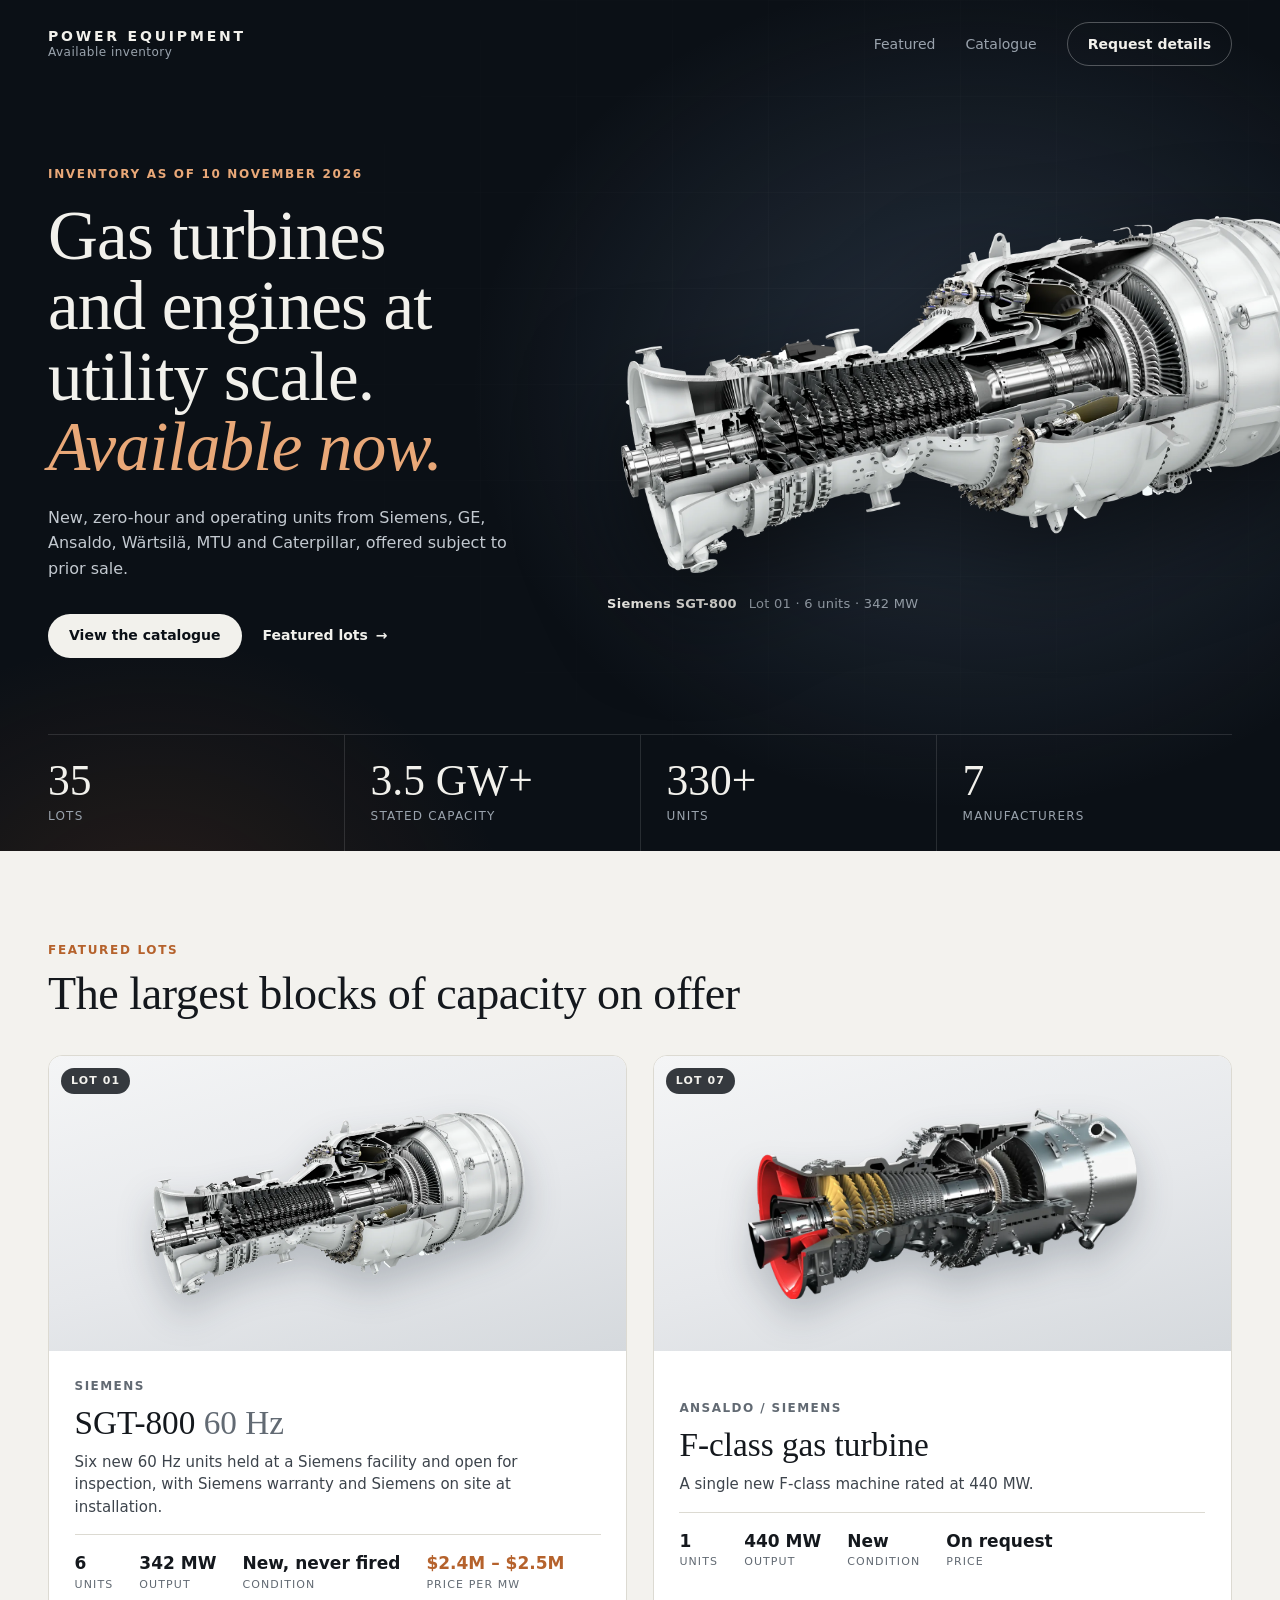
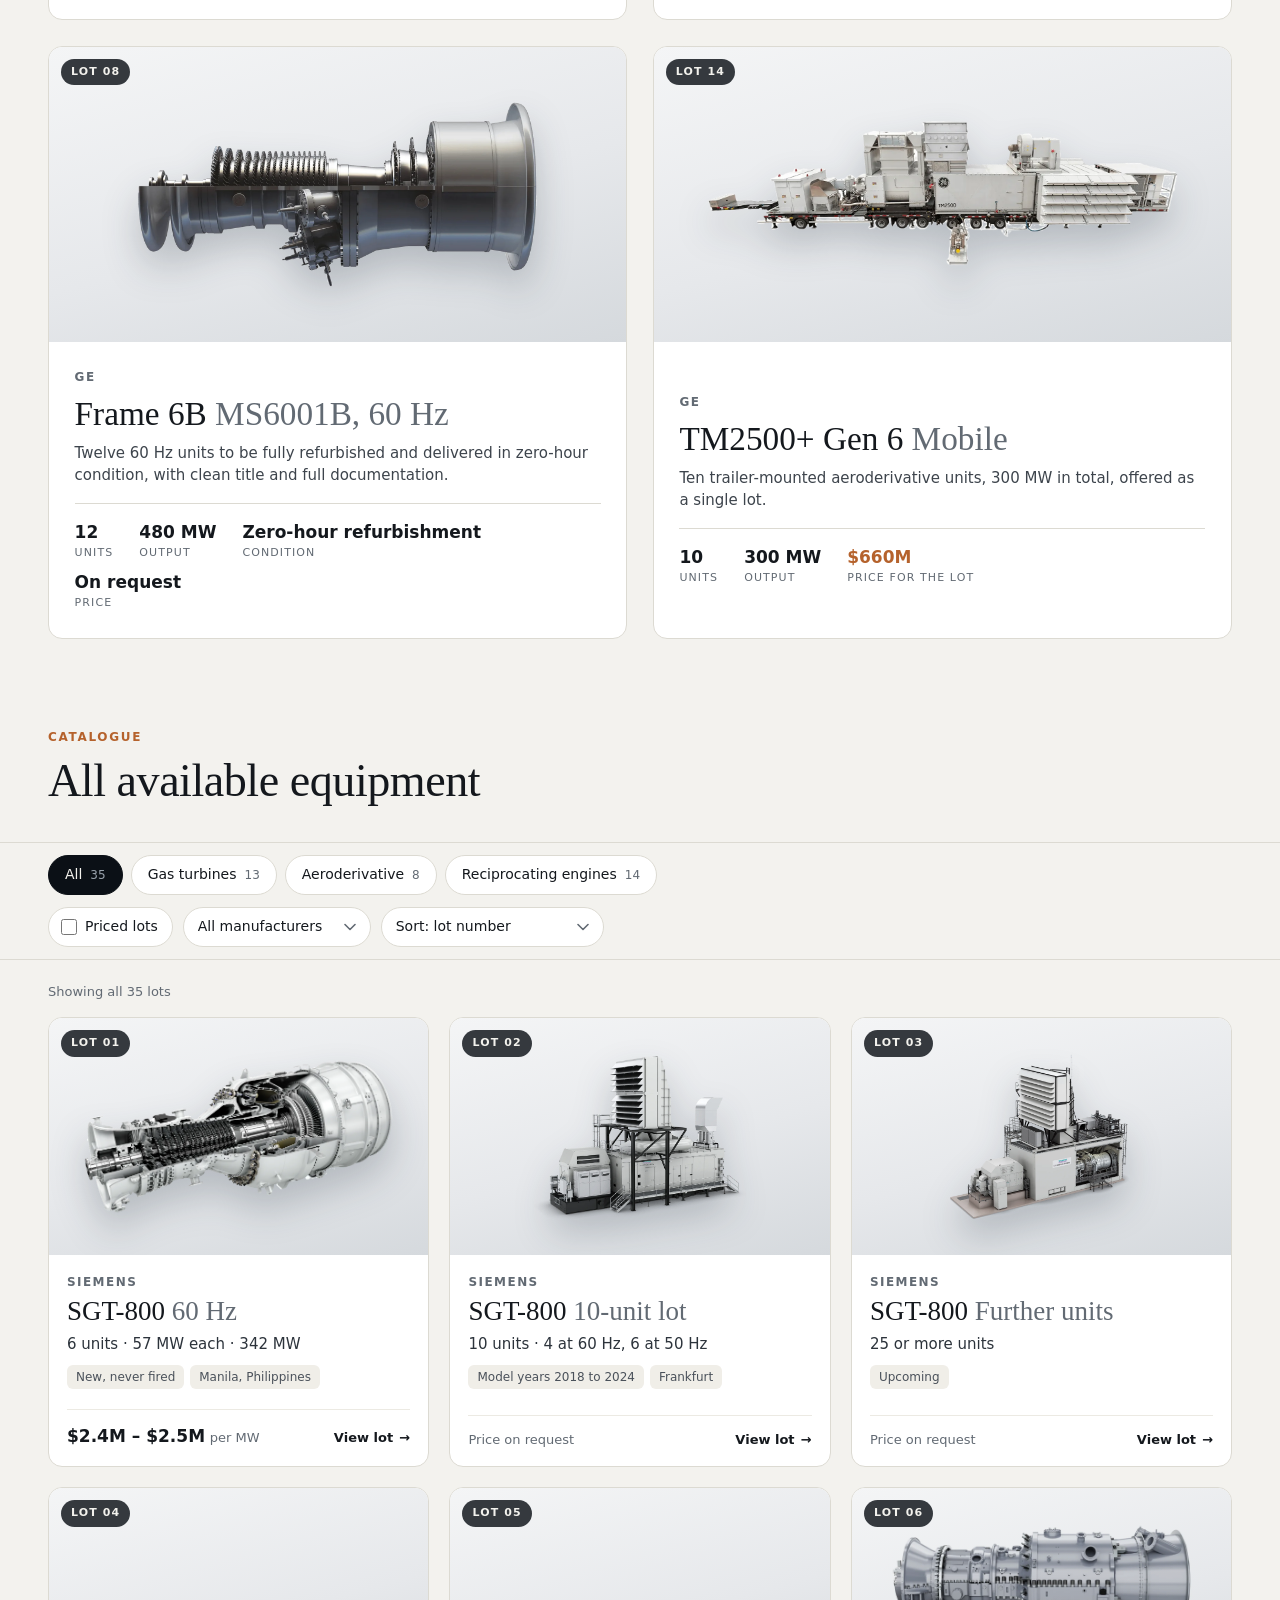
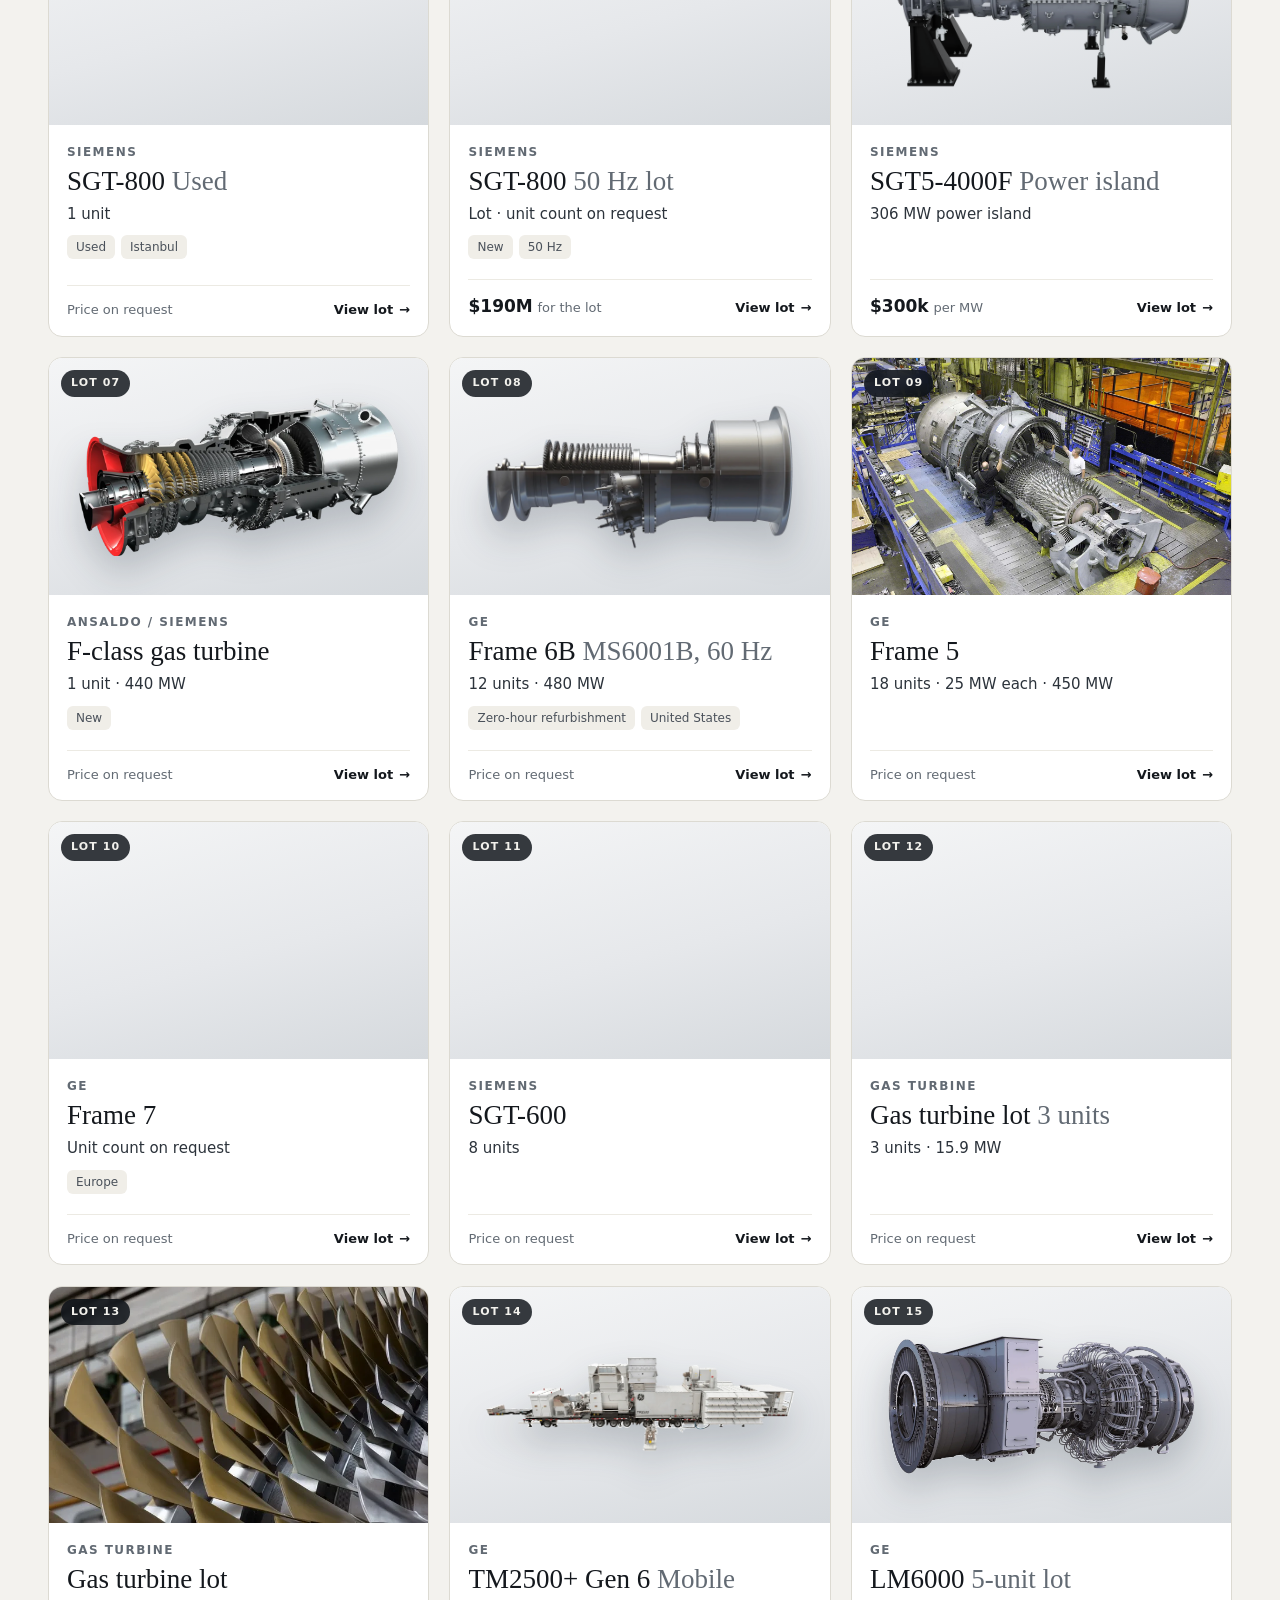
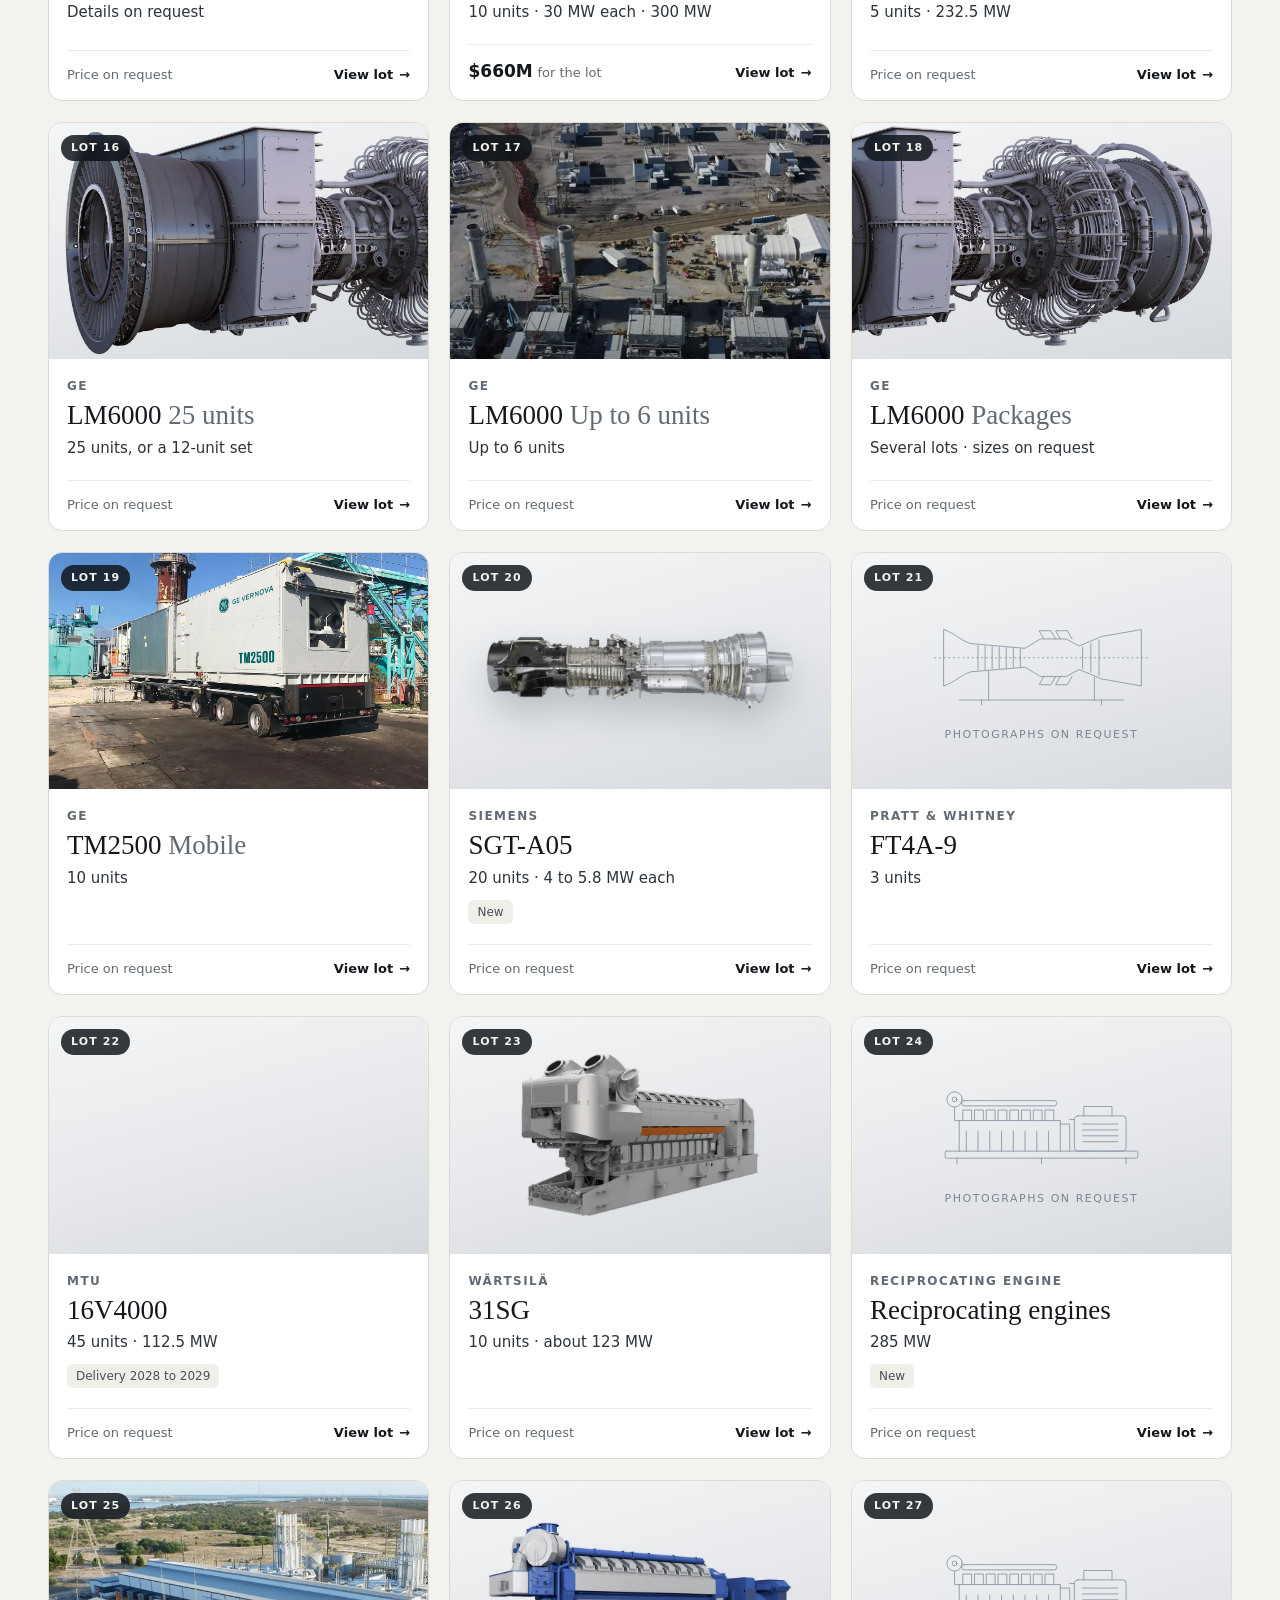
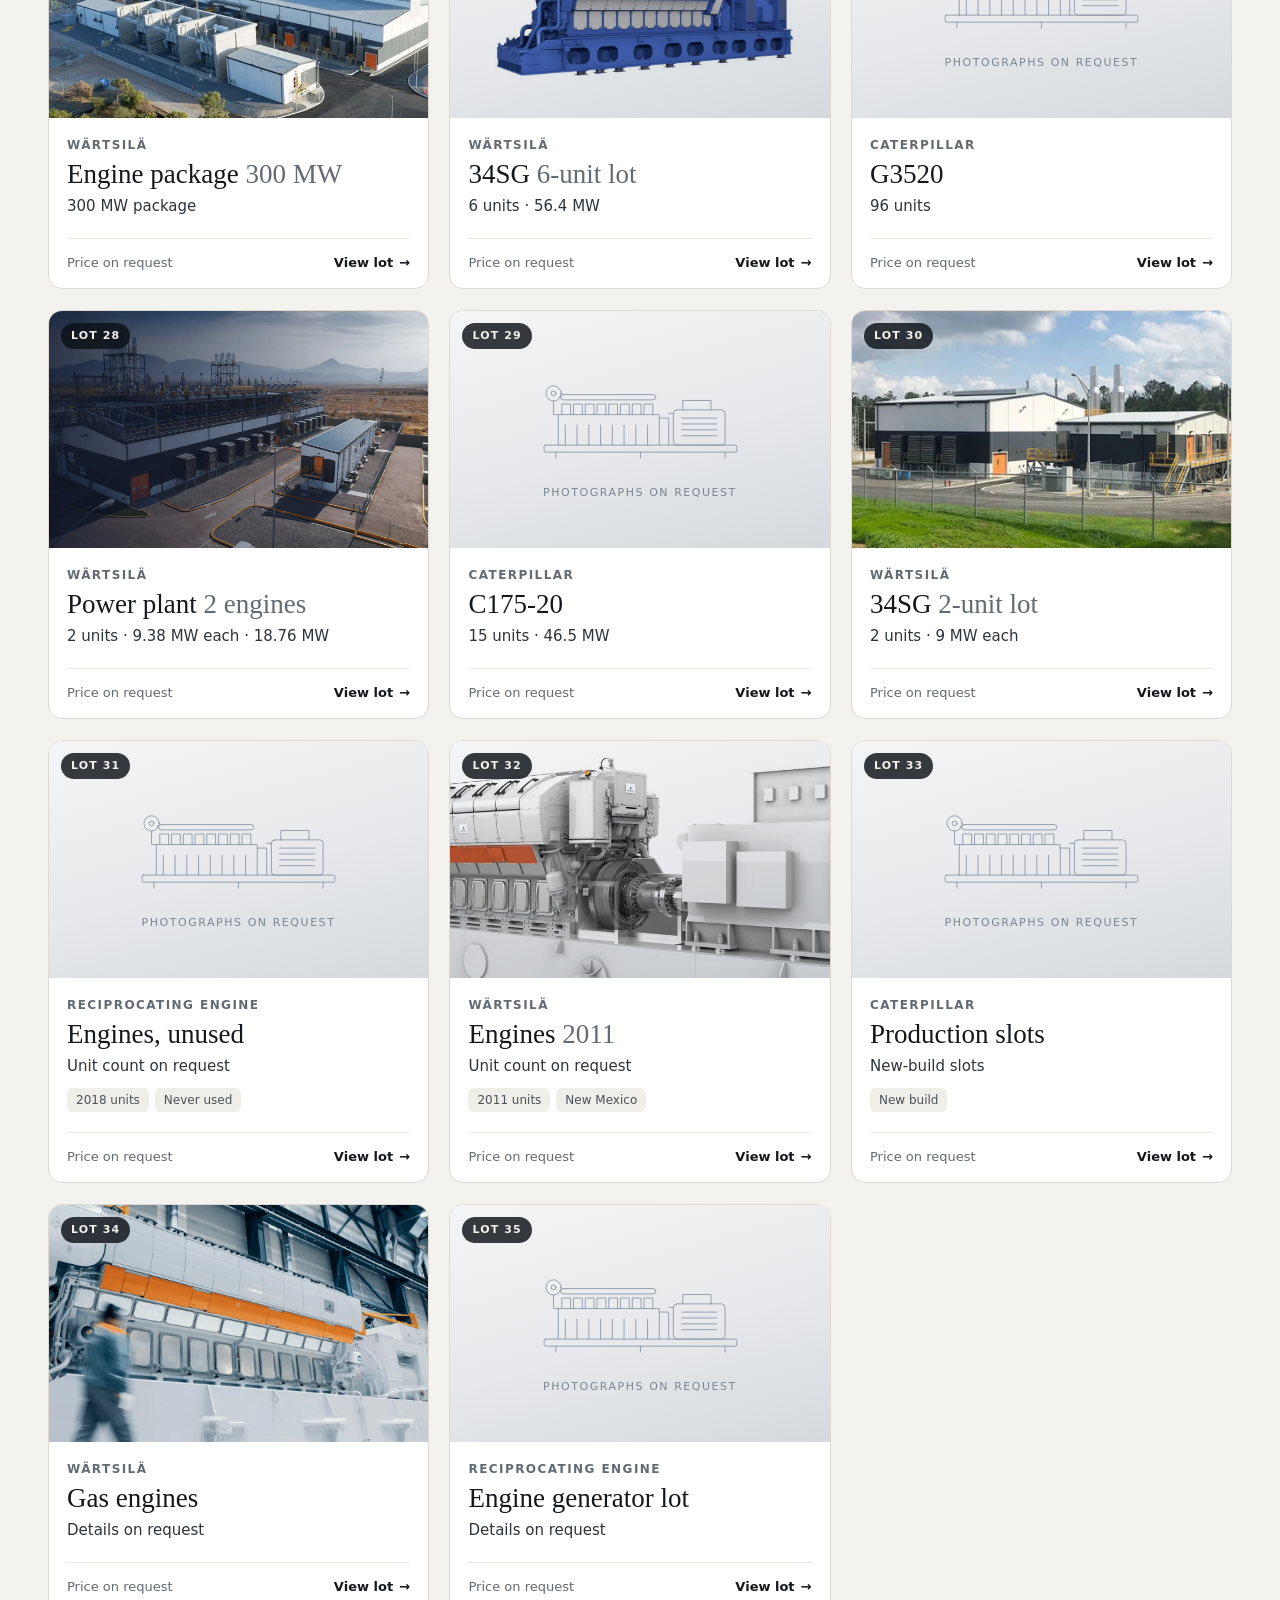
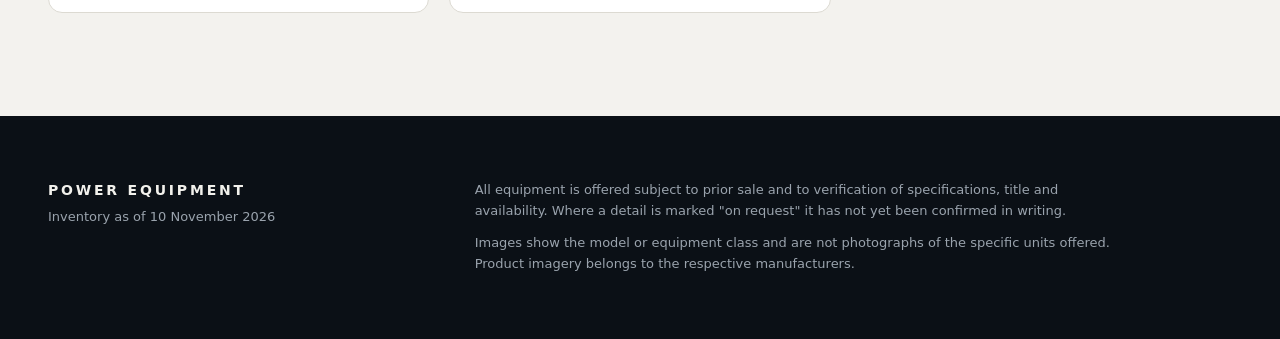
==== index.html @ 4a0d6961 "Add power equipment listing page Single static page presenting the 35 available lots as a catalogue:" ====
<!doctype html>
<html lang="en">
<head>
<meta charset="utf-8">
<meta name="viewport" content="width=device-width, initial-scale=1">
<title>Power generation equipment: available inventory</title>
<meta name="description" content="Gas turbines, aeroderivative units and reciprocating engines available for sale. Siemens, GE, Ansaldo, Wärtsilä, MTU and Caterpillar equipment at utility scale.">
<meta name="theme-color" content="#0b1016">
<link rel="stylesheet" href="styles.css">
</head>
<body>

<!-- Line drawings used when a listing has no photograph -->
<svg width="0" height="0" style="position:absolute" aria-hidden="true" focusable="false">
  <symbol id="art-turbine" viewBox="0 0 400 200">
    <g fill="none" stroke="currentColor" stroke-width="1.4" stroke-linejoin="round" stroke-linecap="round">
      <path d="M34 52c18 6 30 20 46 24l92 8 26-16h44l22 12 38-16 68-12v96l-68-12-38-16-22 12h-44l-26-16-92 8c-16 4-28 18-46 24z"/>
      <path d="M92 79v42M104 80v40M116 81v38M128 82v36M140 83v34M152 84v32M164 85v30"/>
      <path d="M270 82v36M284 76v48M298 70v60"/>
      <path d="M204 68l-8-14h20l8 14M232 68l-8-14h20l8 14M204 132l-8 14h20l8-14M232 132l-8 14h20l8-14"/>
      <path d="M18 100h364" stroke-dasharray="2 6"/>
      <path d="M60 172h280M110 122v50M290 133v39M98 172v8M302 172v8"/>
    </g>
  </symbol>
  <symbol id="art-engine" viewBox="0 0 400 200">
    <g fill="none" stroke="currentColor" stroke-width="1.4" stroke-linejoin="round" stroke-linecap="round">
      <rect x="36" y="150" width="328" height="12" rx="2"/>
      <path d="M60 150V98h172v52"/>
      <path d="M66 98V80h15v18M86 98V80h15v18M106 98V80h15v18M126 98V80h15v18M146 98V80h15v18M166 98V80h15v18M186 98V80h15v18M206 98V80h15v18"/>
      <rect x="64" y="64" width="162" height="9" rx="4.5"/>
      <circle cx="52" cy="62" r="13"/><circle cx="52" cy="62" r="4"/>
      <path d="M64 68h-2M52 75v23h8"/>
      <path d="M72 150v-34M92 150v-34M112 150v-34M132 150v-34M152 150v-34M172 150v-34M192 150v-34M212 150v-34"/>
      <path d="M232 104h16v46M248 96h8"/>
      <rect x="256" y="90" width="88" height="60" rx="6"/>
      <path d="M272 90V74h48v16M270 104h60M270 114h60M270 124h60M270 134h60"/>
      <path d="M56 162v10M344 162v10M200 162v10"/>
    </g>
  </symbol>
</svg>

<header class="hero">
  <div class="topbar wrap">
    <a class="wordmark" href="#top" aria-label="Power equipment, available inventory">
      <span class="wordmark__name">Power Equipment</span>
      <span class="wordmark__sub">Available inventory</span>
    </a>
    <nav class="topbar__nav" aria-label="Sections">
      <a href="#featured">Featured</a>
      <a href="#catalogue">Catalogue</a>
      <button class="btn btn--ghost" type="button" data-enquire>Request details</button>
    </nav>
  </div>

  <div class="hero__inner wrap" id="top">
    <div class="hero__copy">
      <p class="eyebrow">Inventory as of <span data-asof></span></p>
      <h1>Gas turbines and engines at utility scale. <em>Available now.</em></h1>
      <p class="hero__lede">New, zero-hour and operating units from Siemens, GE, Ansaldo, Wärtsilä, MTU and Caterpillar, offered subject to prior sale.</p>
      <div class="hero__actions">
        <a class="btn btn--light" href="#catalogue">View the catalogue</a>
        <a class="btn btn--text" href="#featured">Featured lots</a>
      </div>
    </div>
    <figure class="hero__figure">
      <img src="images/hero-sgt800.webp" width="2200" height="1084" alt="Cutaway rendering of a Siemens SGT-800 gas turbine" fetchpriority="high">
      <figcaption>Siemens SGT-800 <span>Lot 01 · 6 units · 342 MW</span></figcaption>
    </figure>
  </div>

  <dl class="stats wrap" aria-label="Inventory at a glance">
    <div><dt>Lots</dt><dd data-stat="lots">35</dd></div>
    <div><dt>Stated capacity</dt><dd data-stat="gw">3.5 GW+</dd></div>
    <div><dt>Units</dt><dd data-stat="units">330+</dd></div>
    <div><dt>Manufacturers</dt><dd data-stat="makers">7</dd></div>
  </dl>
</header>

<main>
  <section class="section wrap" id="featured" aria-labelledby="featured-title">
    <div class="section__head">
      <p class="eyebrow eyebrow--dark">Featured lots</p>
      <h2 id="featured-title">The largest blocks of capacity on offer</h2>
    </div>
    <div class="featured" data-featured></div>
  </section>

  <section class="section section--catalogue" id="catalogue" aria-labelledby="catalogue-title">
    <div class="wrap">
      <div class="section__head">
        <p class="eyebrow eyebrow--dark">Catalogue</p>
        <h2 id="catalogue-title">All available equipment</h2>
      </div>
    </div>

    <div class="filters">
      <div class="filters__inner wrap">
        <div class="chips" role="group" aria-label="Equipment type" data-types></div>
        <div class="filters__right">
          <label class="check"><input type="checkbox" data-priced><span>Priced lots</span></label>
          <label class="select"><span class="visually-hidden">Manufacturer</span>
            <select data-maker aria-label="Manufacturer"></select>
          </label>
          <label class="select"><span class="visually-hidden">Sort</span>
            <select data-sort aria-label="Sort">
              <option value="lot">Sort: lot number</option>
              <option value="mw">Sort: output, high to low</option>
              <option value="units">Sort: units, most first</option>
            </select>
          </label>
        </div>
      </div>
    </div>

    <div class="wrap">
      <p class="count" data-count aria-live="polite"></p>
      <div class="grid" data-grid></div>
      <p class="empty" data-empty hidden>No lots match these filters. <button type="button" class="link" data-reset>Clear filters</button></p>
    </div>
  </section>
</main>

<footer class="footer">
  <div class="wrap footer__inner">
    <div>
      <p class="wordmark__name">Power Equipment</p>
      <p class="footer__asof">Inventory as of <span data-asof></span></p>
    </div>
    <div class="footer__notes">
      <p>All equipment is offered subject to prior sale and to verification of specifications, title and availability. Where a detail is marked "on request" it has not yet been confirmed in writing.</p>
      <p>Images show the model or equipment class and are not photographs of the specific units offered. Product imagery belongs to the respective manufacturers.</p>
    </div>
  </div>
</footer>

<dialog class="lot" data-dialog aria-labelledby="lot-title">
  <div class="lot__media studio" data-d-media></div>
  <div class="lot__info">
    <button class="lot__close" type="button" data-close aria-label="Close">
      <svg viewBox="0 0 24 24" width="20" height="20" aria-hidden="true"><path d="M5 5l14 14M19 5L5 19" fill="none" stroke="currentColor" stroke-width="1.6" stroke-linecap="round"/></svg>
    </button>
    <p class="lot__ref" data-d-ref></p>
    <p class="lot__maker" data-d-maker></p>
    <h2 class="lot__title" id="lot-title" data-d-title></h2>
    <p class="lot__summary" data-d-summary></p>
    <div class="lot__price" data-d-price></div>
    <dl class="specs" data-d-specs></dl>
    <p class="lot__more">Full specifications, records and inspection access are provided on request.</p>
    <div class="lot__actions">
      <button class="btn btn--dark" type="button" data-enquire data-d-enquire>Request details</button>
      <p class="lot__note" data-d-note role="status"></p>
    </div>
  </div>
</dialog>

<div class="toast" data-toast role="status" hidden></div>

<script src="listings.js"></script>
<script src="app.js"></script>
</body>
</html>
---- styles.css ----
@font-face { font-family: "Inter"; src: url("fonts/inter.woff2") format("woff2"); font-weight: 400 700; font-style: normal; font-display: swap; }
@font-face { font-family: "Instrument Serif"; src: url("fonts/instrument-serif.woff2") format("woff2"); font-weight: 400; font-style: normal; font-display: swap; }
@font-face { font-family: "Instrument Serif"; src: url("fonts/instrument-serif-italic.woff2") format("woff2"); font-weight: 400; font-style: italic; font-display: swap; }

:root {
  --ink: #0b1016;
  --ink-2: #141b23;
  --ink-line: rgba(255, 255, 255, .12);
  --on-ink: #f2f1ec;
  --on-ink-muted: #9aa3ad;
  --paper: #f3f2ee;
  --card: #ffffff;
  --line: #dcdad2;
  --text: #14181d;
  --muted: #626a73;
  --accent: #b5622c;
  --accent-soft: #e9a878;
  --studio: linear-gradient(165deg, #f4f5f6 0%, #e6e8eb 55%, #d5d9dd 100%);
  --sans: "Inter", system-ui, -apple-system, "Segoe UI", Roboto, Arial, sans-serif;
  --serif: "Instrument Serif", "Iowan Old Style", Georgia, "Times New Roman", serif;
  --radius: 14px;
  --gutter: clamp(16px, 4vw, 48px);
}

*, *::before, *::after { box-sizing: border-box; }
html { scroll-behavior: smooth; -webkit-text-size-adjust: 100%; }
body { margin: 0; background: var(--paper); color: var(--text); font: 15px/1.5 var(--sans); -webkit-font-smoothing: antialiased; }
img { display: block; max-width: 100%; }
button, select, input { font: inherit; color: inherit; }
h1, h2, h3, p, dl, dd, ul { margin: 0; padding: 0; }
ul { list-style: none; }
a { color: inherit; }
:focus-visible { outline: 2px solid var(--accent); outline-offset: 3px; border-radius: 4px; }
.visually-hidden { position: absolute; width: 1px; height: 1px; overflow: hidden; clip-path: inset(50%); white-space: nowrap; }
.wrap { width: 100%; max-width: 1360px; margin-inline: auto; padding-inline: var(--gutter); }

.eyebrow { font-size: 12px; font-weight: 600; letter-spacing: .14em; text-transform: uppercase; color: var(--accent-soft); }
.eyebrow--dark { color: var(--accent); }

/* ---------- Buttons ---------- */
.btn { display: inline-flex; align-items: center; justify-content: center; gap: 8px; min-height: 44px; padding: 0 20px; border-radius: 999px; border: 1px solid transparent; font-weight: 600; font-size: 14px; text-decoration: none; cursor: pointer; white-space: nowrap; transition: background-color .2s, color .2s, border-color .2s, transform .2s; }
.btn:active { transform: translateY(1px); }
.btn--light { background: var(--on-ink); color: var(--ink); }
.btn--light:hover { background: #fff; }
.btn--ghost { border-color: rgba(255, 255, 255, .28); color: var(--on-ink); background: transparent; }
.btn--ghost:hover { border-color: var(--on-ink); background: rgba(255, 255, 255, .06); }
.btn--text { color: var(--on-ink); padding-inline: 6px; }
.btn--text::after { content: "→"; transition: transform .2s; }
.btn--text:hover::after { transform: translateX(3px); }
.btn--dark { background: var(--ink); color: var(--on-ink); }
.btn--dark:hover { background: #222c37; }
.link { background: none; border: 0; padding: 0; color: var(--accent); font-weight: 600; text-decoration: underline; cursor: pointer; }

/* ---------- Hero ---------- */
.hero { position: relative; overflow: hidden; color: var(--on-ink); background:
  radial-gradient(56% 70% at 76% 46%, rgba(118, 146, 182, .26), transparent 70%),
  radial-gradient(40% 50% at 12% 110%, rgba(181, 98, 44, .16), transparent 70%),
  var(--ink); }
.hero::after { content: ""; position: absolute; inset: 0; pointer-events: none; background-image: linear-gradient(var(--ink-line) 1px, transparent 1px), linear-gradient(90deg, var(--ink-line) 1px, transparent 1px); background-size: 96px 96px; opacity: .22; mask-image: radial-gradient(70% 80% at 70% 40%, #000, transparent 75%); -webkit-mask-image: radial-gradient(70% 80% at 70% 40%, #000, transparent 75%); }
.hero > * { position: relative; z-index: 1; }

.topbar { display: flex; align-items: center; justify-content: space-between; gap: 16px; padding-block: 22px; }
.wordmark { display: flex; flex-direction: column; text-decoration: none; line-height: 1.2; }
.wordmark__name { font-weight: 700; font-size: 14px; letter-spacing: .2em; text-transform: uppercase; }
.wordmark__sub { font-size: 12px; color: var(--on-ink-muted); letter-spacing: .04em; }
.topbar__nav { display: flex; align-items: center; gap: clamp(12px, 2.4vw, 30px); font-size: 14px; }
.topbar__nav a { text-decoration: none; color: var(--on-ink-muted); transition: color .2s; }
.topbar__nav a:hover { color: var(--on-ink); }

.hero__inner { display: grid; grid-template-columns: minmax(0, 5fr) minmax(0, 6fr); align-items: center; gap: clamp(20px, 3vw, 48px); padding-block: clamp(36px, 6vw, 84px) clamp(40px, 6vw, 80px); }
.hero h1 { font: 400 clamp(40px, 5.4vw, 78px)/1.02 var(--serif); letter-spacing: -.012em; margin-block: 18px 22px; text-wrap: balance; }
.hero h1 em { color: var(--accent-soft); }
.hero__lede { max-width: 46ch; font-size: clamp(15px, 1.25vw, 18px); line-height: 1.6; color: #c3c9d0; }
.hero__actions { display: flex; flex-wrap: wrap; align-items: center; gap: 14px; margin-top: 32px; }
.hero__figure { margin: 0 calc(var(--gutter) * -1) 0 0; position: relative; }
.hero__figure img { width: 112%; max-width: none; height: auto; filter: drop-shadow(0 40px 50px rgba(0, 0, 0, .55)); animation: rise 1.1s cubic-bezier(.2, .7, .2, 1) both; }
.hero__figure figcaption { margin-top: 14px; font-size: 13px; font-weight: 600; letter-spacing: .02em; display: flex; gap: 12px; align-items: baseline; }
.hero__figure figcaption span { color: var(--on-ink-muted); font-weight: 400; }
.hero__copy > * { animation: rise .9s cubic-bezier(.2, .7, .2, 1) both; }
.hero__copy > :nth-child(2) { animation-delay: .06s; }
.hero__copy > :nth-child(3) { animation-delay: .12s; }
.hero__copy > :nth-child(4) { animation-delay: .18s; }
@keyframes rise { from { opacity: 0; transform: translateY(18px); } to { opacity: 1; transform: none; } }

.stats { display: grid; grid-template-columns: repeat(4, 1fr); }
.stats > div { border-top: 1px solid var(--ink-line); padding: 22px 0 26px; padding-left: clamp(14px, 2vw, 28px); border-left: 1px solid var(--ink-line); display: flex; flex-direction: column-reverse; gap: 2px; }
.stats > div:first-child { border-left: 0; padding-left: 0; }
.stats dt { font-size: 12px; letter-spacing: .1em; text-transform: uppercase; color: var(--on-ink-muted); }
.stats dd { font: 400 clamp(30px, 3.4vw, 46px)/1.1 var(--serif); }

/* ---------- Sections ---------- */
.section { padding-block: clamp(48px, 7vw, 96px) 0; }
.section--catalogue { padding-bottom: clamp(56px, 8vw, 112px); }
.section__head { margin-bottom: clamp(22px, 3vw, 36px); }
.section__head h2 { font: 400 clamp(30px, 3.6vw, 48px)/1.08 var(--serif); letter-spacing: -.01em; margin-top: 10px; text-wrap: balance; }

/* ---------- Studio panel and images ---------- */
.studio { position: relative; overflow: hidden; background: var(--studio); isolation: isolate; }
.studio img { position: absolute; inset: 0; width: 100%; height: 100%; transition: transform .6s cubic-bezier(.2, .7, .2, 1); }
.studio img.fit-cut { object-fit: contain; padding: 9% 8%; filter: drop-shadow(0 18px 18px rgba(20, 30, 45, .22)); }
.studio img.fit-white { object-fit: contain; padding: 9% 8%; mix-blend-mode: multiply; }
.studio img.fit-photo { object-fit: cover; }
.studio img.fit-blend { object-fit: cover; mix-blend-mode: multiply; }
.studio__art { position: absolute; inset: 0; display: grid; place-items: center; align-content: center; gap: 10px; color: #8791a0; }
.studio__art svg { width: 62%; height: auto; }
.studio__art span { font-size: 11px; letter-spacing: .14em; text-transform: uppercase; color: #7b8592; }
.badge { position: absolute; z-index: 2; top: 12px; left: 12px; padding: 5px 10px; border-radius: 999px; background: rgba(11, 16, 22, .82); color: var(--on-ink); font-size: 11px; font-weight: 600; letter-spacing: .1em; text-transform: uppercase; backdrop-filter: blur(6px); }

/* ---------- Featured ---------- */
.featured { display: grid; grid-template-columns: repeat(2, minmax(0, 1fr)); gap: clamp(16px, 2vw, 28px); }
.feature { position: relative; display: grid; grid-template-columns: minmax(0, 1fr); background: var(--card); border: 1px solid var(--line); border-radius: var(--radius); overflow: hidden; transition: box-shadow .3s, transform .3s, border-color .3s; }
.feature:hover { box-shadow: 0 24px 50px -24px rgba(20, 30, 45, .35); transform: translateY(-3px); border-color: #c9c6bc; }
.feature:hover .studio img { transform: scale(1.035); }
.feature__media { aspect-ratio: 16 / 8.2; }
.feature__body { padding: clamp(18px, 2vw, 28px); display: grid; gap: 10px; align-content: start; }
.feature__maker, .card__maker, .lot__maker { font-size: 12px; font-weight: 600; letter-spacing: .12em; text-transform: uppercase; color: var(--muted); }
.feature__title { font: 400 clamp(28px, 2.6vw, 38px)/1.08 var(--serif); }
.feature__title span, .card__title span { color: var(--muted); }
.feature__blurb { color: #3d444c; max-width: 58ch; }
.feature__facts { display: flex; flex-wrap: wrap; gap: 8px 26px; margin-top: 6px; padding-top: 16px; border-top: 1px solid var(--line); }
.feature__facts div { display: flex; flex-direction: column-reverse; }
.feature__facts dt { font-size: 11px; letter-spacing: .1em; text-transform: uppercase; color: var(--muted); }
.feature__facts dd { font-size: 17px; font-weight: 600; }
.feature__facts .is-price dd { color: var(--accent); }

/* stretched button: the whole tile opens the lot */
.open { background: none; border: 0; padding: 0; text-align: left; cursor: pointer; color: inherit; font: inherit; }
.open::after { content: ""; position: absolute; inset: 0; z-index: 3; border-radius: var(--radius); }
.open:focus-visible { outline: none; }
.open:focus-visible::after { outline: 2px solid var(--accent); outline-offset: 2px; }

/* ---------- Filters ---------- */
.filters { position: sticky; top: 0; z-index: 20; background: rgba(243, 242, 238, .9); backdrop-filter: blur(12px); -webkit-backdrop-filter: blur(12px); border-block: 1px solid var(--line); }
.filters__inner { display: flex; align-items: center; justify-content: space-between; gap: 12px 20px; padding-block: 12px; flex-wrap: wrap; }
.chips { display: flex; gap: 8px; overflow-x: auto; scrollbar-width: none; margin-inline: calc(var(--gutter) * -1); padding-inline: var(--gutter); max-width: calc(100% + var(--gutter) * 2); }
.chips::-webkit-scrollbar { display: none; }
.chip { flex: none; min-height: 40px; padding: 0 16px; border-radius: 999px; border: 1px solid var(--line); background: var(--card); font-size: 14px; font-weight: 500; cursor: pointer; display: inline-flex; align-items: center; gap: 8px; transition: background-color .2s, color .2s, border-color .2s; }
.chip:hover { border-color: #b9b6ab; }
.chip span { font-size: 12px; color: var(--muted); font-variant-numeric: tabular-nums; }
.chip[aria-pressed="true"] { background: var(--ink); color: var(--on-ink); border-color: var(--ink); }
.chip[aria-pressed="true"] span { color: var(--on-ink-muted); }
.filters__right { display: flex; align-items: center; gap: 10px; flex-wrap: wrap; }
.select select { min-height: 40px; padding: 0 36px 0 14px; border-radius: 999px; border: 1px solid var(--line); background: var(--card) url("data:image/svg+xml,%3Csvg xmlns='http://www.w3.org/2000/svg' width='12' height='8' viewBox='0 0 12 8'%3E%3Cpath d='M1 1.5l5 5 5-5' fill='none' stroke='%23626a73' stroke-width='1.6' stroke-linecap='round' stroke-linejoin='round'/%3E%3C/svg%3E") no-repeat right 14px center; appearance: none; -webkit-appearance: none; font-size: 14px; cursor: pointer; max-width: 100%; }
.check { display: inline-flex; align-items: center; gap: 8px; min-height: 40px; padding: 0 14px 0 12px; border-radius: 999px; border: 1px solid var(--line); background: var(--card); font-size: 14px; cursor: pointer; }
.check input { width: 16px; height: 16px; accent-color: var(--ink); margin: 0; }

.count { margin-block: 22px 16px; font-size: 13px; color: var(--muted); }
.empty { padding: 48px 0; text-align: center; color: var(--muted); }

/* ---------- Catalogue grid ---------- */
.grid { display: grid; grid-template-columns: repeat(auto-fill, minmax(min(100%, 300px), 1fr)); gap: clamp(14px, 1.6vw, 24px); }
.card { position: relative; display: flex; flex-direction: column; background: var(--card); border: 1px solid var(--line); border-radius: var(--radius); overflow: hidden; transition: box-shadow .3s, transform .3s, border-color .3s; }
.card:hover { box-shadow: 0 20px 40px -22px rgba(20, 30, 45, .35); transform: translateY(-3px); border-color: #c9c6bc; }
.card:hover .studio img { transform: scale(1.04); }
.card__media { aspect-ratio: 16 / 10; }
.card__body { flex: 1; display: flex; flex-direction: column; gap: 6px; padding: 18px 18px 16px; }
.card__title { font: 400 27px/1.1 var(--serif); }
.card__summary { font-weight: 500; color: #2c333b; }
.card__tags { display: flex; flex-wrap: wrap; gap: 6px; margin-top: 4px; }
.card__tags li { padding: 3px 9px; border-radius: 6px; background: #f0eee8; font-size: 12px; color: #4a515a; }
.card__foot { margin-top: auto; padding-top: 14px; display: flex; align-items: baseline; justify-content: space-between; gap: 12px; border-top: 1px solid #eceae3; }
.card__body > :nth-last-child(2) { margin-bottom: 14px; }
.price strong { font-size: 17px; font-weight: 650; }
.price span { font-size: 13px; color: var(--muted); }
.price--por { font-size: 13px; color: var(--muted); }
.card__cta { font-size: 13px; font-weight: 600; white-space: nowrap; }
.card__cta::after { content: "→"; display: inline-block; margin-left: 6px; transition: transform .2s; }
.card:hover .card__cta::after, .feature:hover .card__cta::after { transform: translateX(3px); }

.reveal { opacity: 0; transform: translateY(16px); }
.reveal.is-in { opacity: 1; transform: none; transition: opacity .6s ease, transform .6s cubic-bezier(.2, .7, .2, 1), box-shadow .3s, border-color .3s; }

/* ---------- Lot dialog ---------- */
.lot { width: min(1120px, calc(100vw - 32px)); max-height: calc(100dvh - 32px); padding: 0; border: 0; border-radius: 18px; background: var(--card); color: var(--text); overflow: hidden; box-shadow: 0 40px 100px -20px rgba(0, 0, 0, .6); }
.lot[open] { display: grid; grid-template-columns: minmax(0, 11fr) minmax(0, 9fr); animation: pop .28s cubic-bezier(.2, .7, .2, 1); }
.lot::backdrop { background: rgba(8, 12, 17, .72); backdrop-filter: blur(4px); }
@keyframes pop { from { opacity: 0; transform: translateY(14px) scale(.985); } to { opacity: 1; transform: none; } }
.lot__media { min-height: 420px; }
.lot__media img.fit-cut, .lot__media img.fit-white { padding: 10%; }
.lot__info { position: relative; padding: clamp(22px, 3vw, 40px); overflow-y: auto; max-height: calc(100dvh - 32px); display: flex; flex-direction: column; gap: 8px; }
.lot__close { position: absolute; top: 14px; right: 14px; width: 44px; height: 44px; display: grid; place-items: center; border-radius: 50%; border: 1px solid var(--line); background: var(--card); cursor: pointer; transition: background-color .2s; }
.lot__close:hover { background: #f0eee8; }
.lot__ref { font-size: 12px; font-weight: 600; letter-spacing: .14em; text-transform: uppercase; color: var(--accent); }
.lot__title { font: 400 clamp(32px, 3.2vw, 44px)/1.05 var(--serif); padding-right: 40px; }
.lot__title span { color: var(--muted); }
.lot__summary { font-size: 16px; font-weight: 500; }
.lot__price { margin-block: 10px 4px; padding: 14px 16px; border-radius: 10px; background: #f6f5f1; border: 1px solid #eceae3; display: flex; align-items: baseline; gap: 10px; flex-wrap: wrap; }
.lot__price strong { font: 400 30px/1 var(--serif); }
.lot__price span { color: var(--muted); font-size: 14px; }
.specs { margin-top: 6px; }
.specs div { display: grid; grid-template-columns: 124px minmax(0, 1fr); gap: 12px; padding: 11px 0; border-bottom: 1px solid #eceae3; }
.specs dt { font-size: 13px; color: var(--muted); }
.specs dd { font-weight: 500; }
.lot__more { margin-top: 10px; font-size: 13px; color: var(--muted); }
.lot__actions { margin-top: 14px; display: flex; flex-wrap: wrap; align-items: center; gap: 12px 16px; }
.lot__note { font-size: 13px; color: var(--muted); }

.toast { position: fixed; left: 50%; bottom: 24px; transform: translateX(-50%); z-index: 60; max-width: calc(100vw - 32px); padding: 12px 18px; border-radius: 999px; background: var(--ink); color: var(--on-ink); font-size: 14px; box-shadow: 0 16px 40px -12px rgba(0, 0, 0, .5); }

/* ---------- Footer ---------- */
.footer { background: var(--ink); color: var(--on-ink); padding-block: clamp(36px, 5vw, 64px); }
.footer__inner { display: grid; grid-template-columns: minmax(0, 1fr) minmax(0, 2fr); gap: 24px 48px; }
.footer__asof { margin-top: 6px; font-size: 13px; color: var(--on-ink-muted); }
.footer__notes { display: grid; gap: 12px; font-size: 13px; line-height: 1.6; color: var(--on-ink-muted); max-width: 78ch; }

/* ---------- Responsive ---------- */
@media (max-width: 980px) {
  .hero__inner { grid-template-columns: minmax(0, 1fr); }
  .hero__figure { margin-right: 0; }
  .hero__figure img { width: 100%; }
  .featured { grid-template-columns: minmax(0, 1fr); }
  .lot[open] { grid-template-columns: minmax(0, 1fr); overflow-y: auto; }
  .lot__media { min-height: 0; aspect-ratio: 16 / 10; }
  .lot__info { max-height: none; overflow: visible; }
  .lot__close { position: fixed; top: 26px; right: 26px; z-index: 5; }
}
@media (max-width: 640px) {
  .topbar__nav a { display: none; }
  .stats { grid-template-columns: repeat(2, 1fr); }
  .stats > div:nth-child(3) { border-left: 0; padding-left: 0; }
  .filters { position: static; }
  .filters__right { width: 100%; }
  .filters__right .select { flex: 1 1 140px; }
  .filters__right .select select { width: 100%; }
  .footer__inner { grid-template-columns: minmax(0, 1fr); }
  .specs div { grid-template-columns: 104px minmax(0, 1fr); }
}
@media (prefers-reduced-motion: reduce) {
  html { scroll-behavior: auto; }
  *, *::before, *::after { animation: none !important; transition: none !important; }
  .reveal { opacity: 1; transform: none; }
}
@media print {
  .filters, .topbar__nav, .hero__actions { display: none; }
  .reveal { opacity: 1; transform: none; }
}
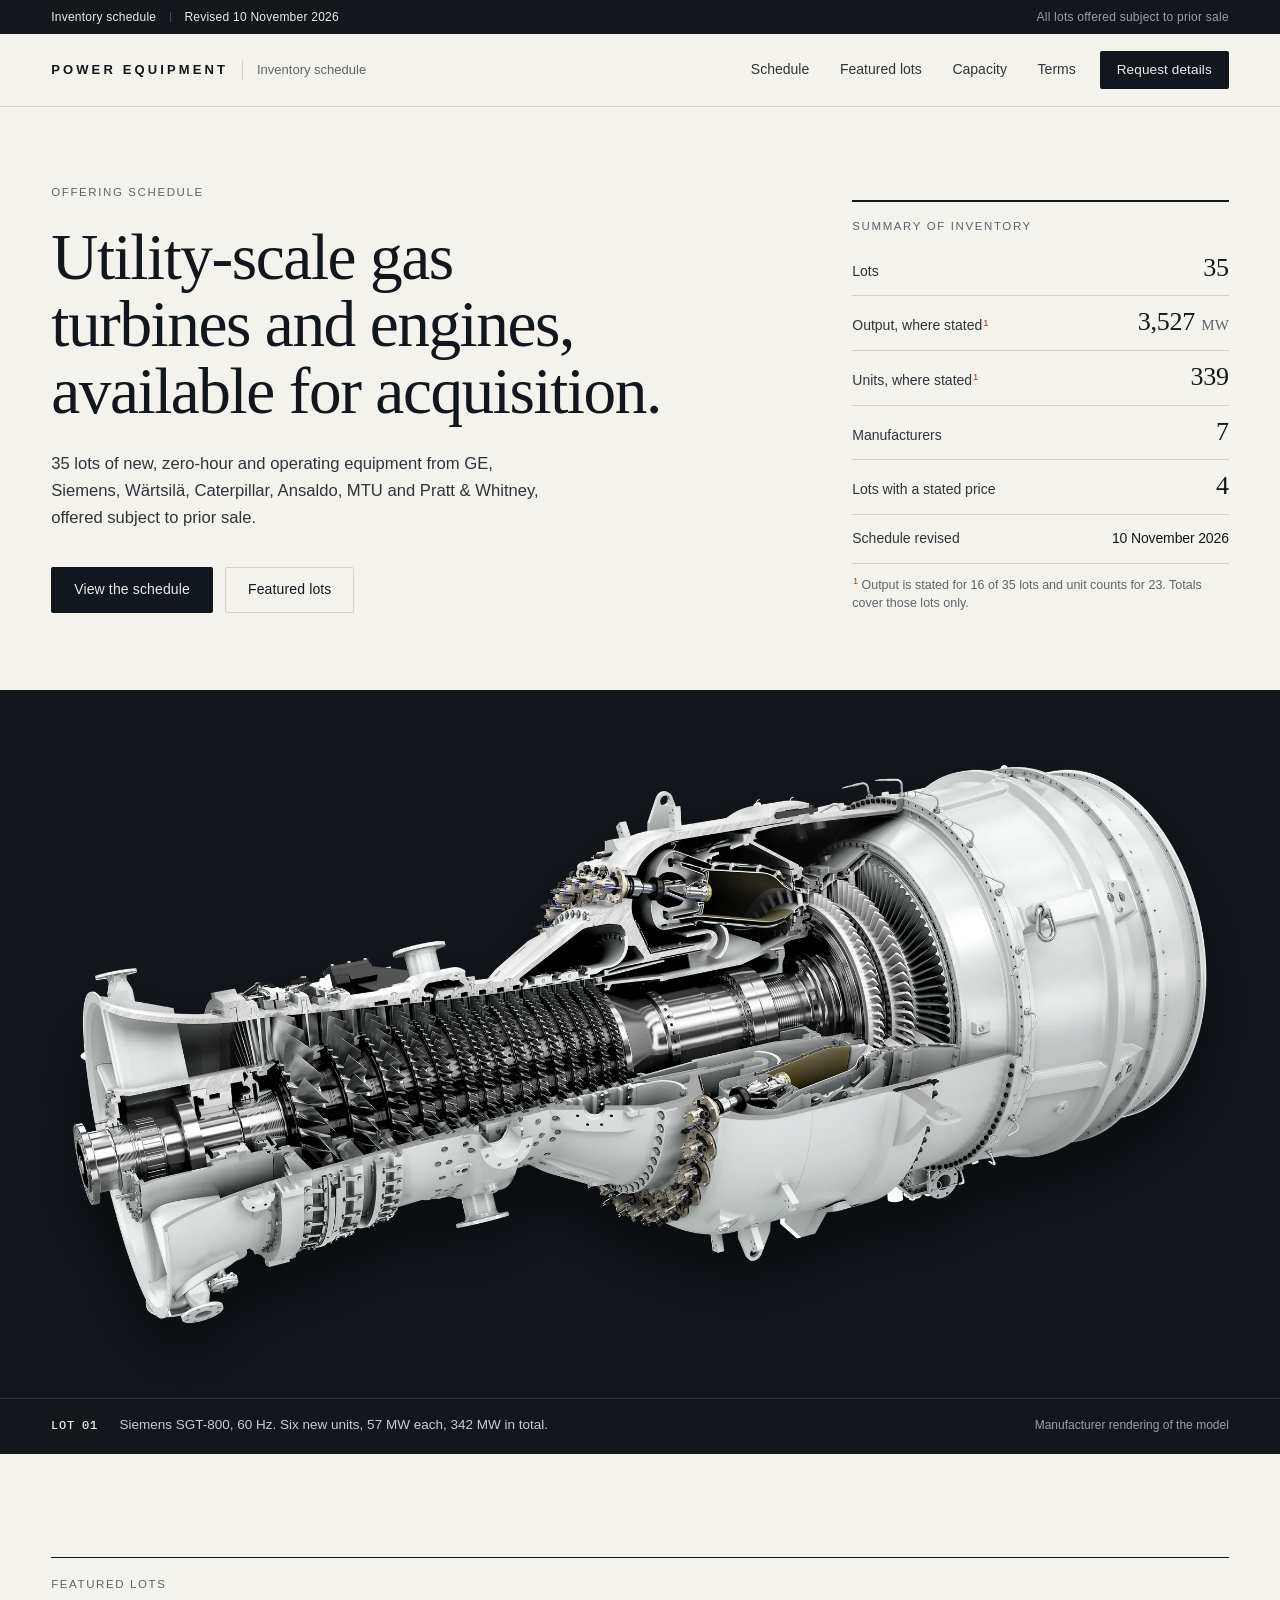
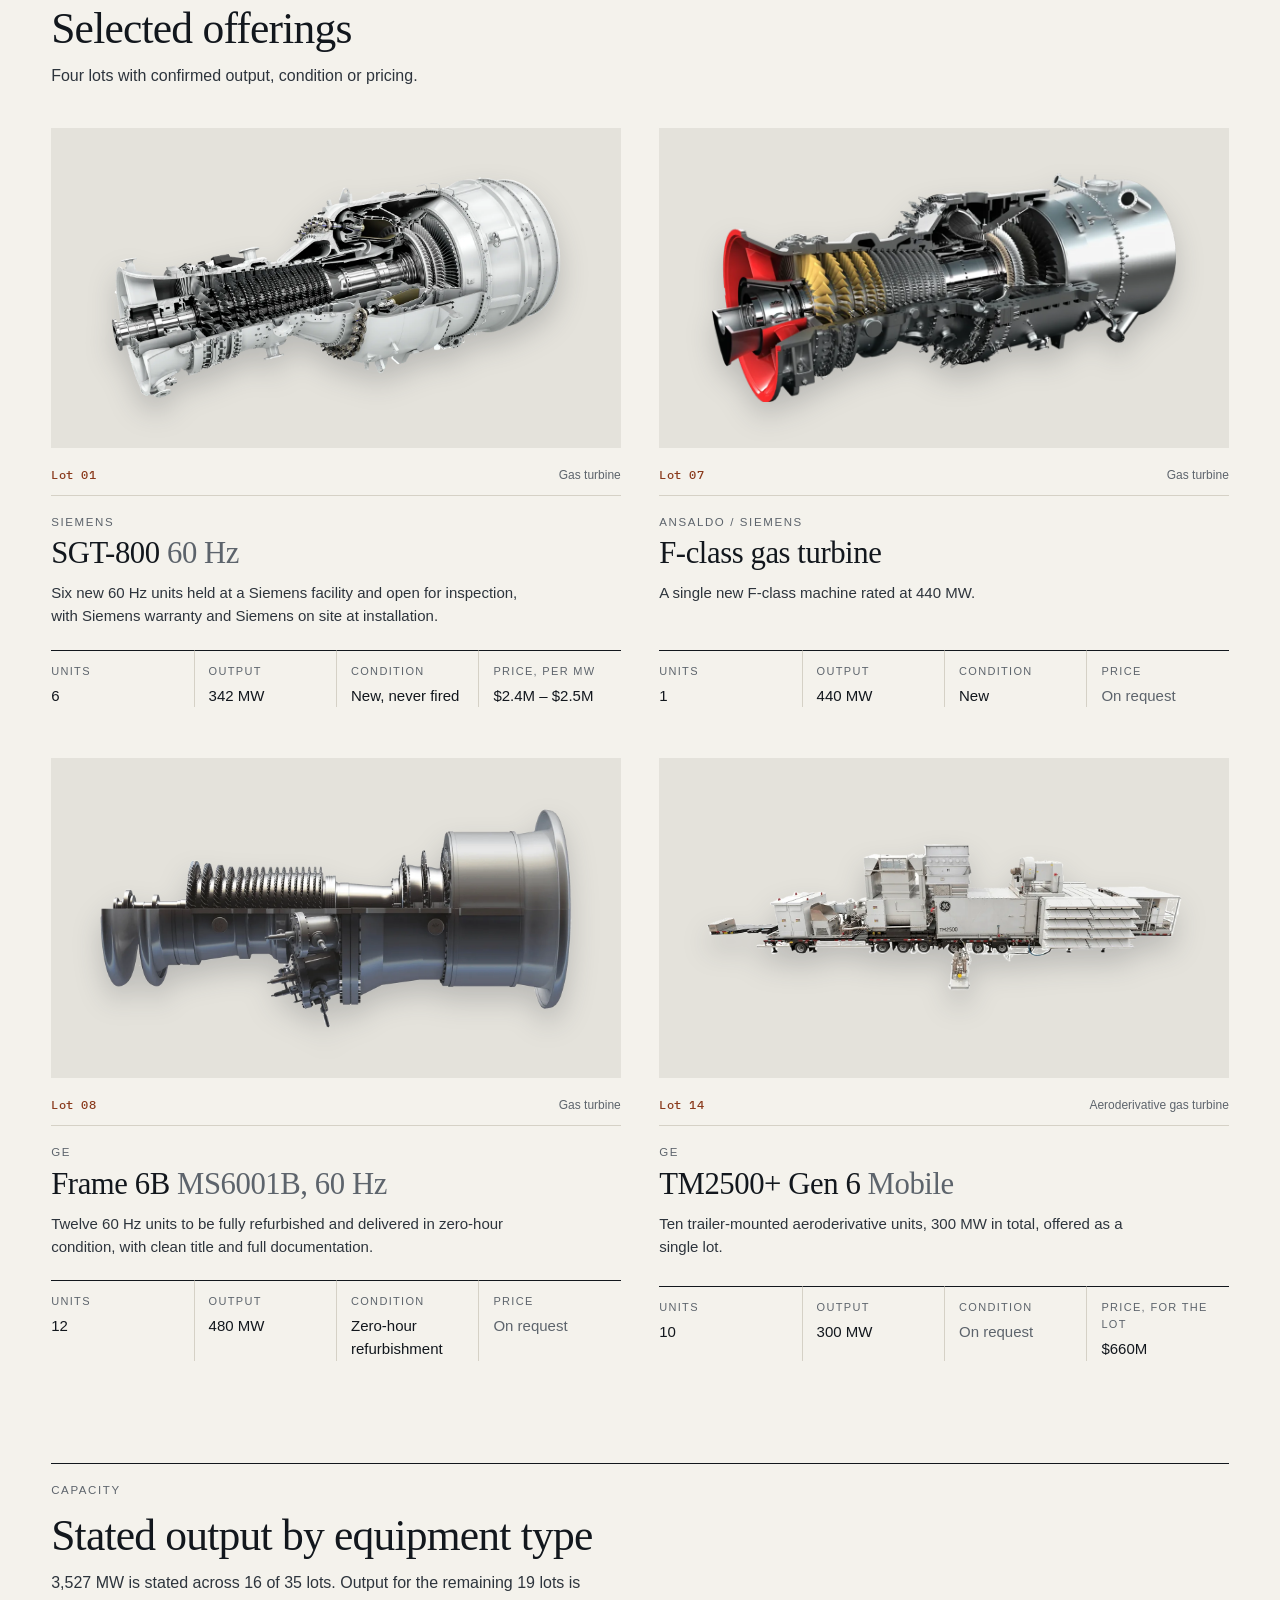
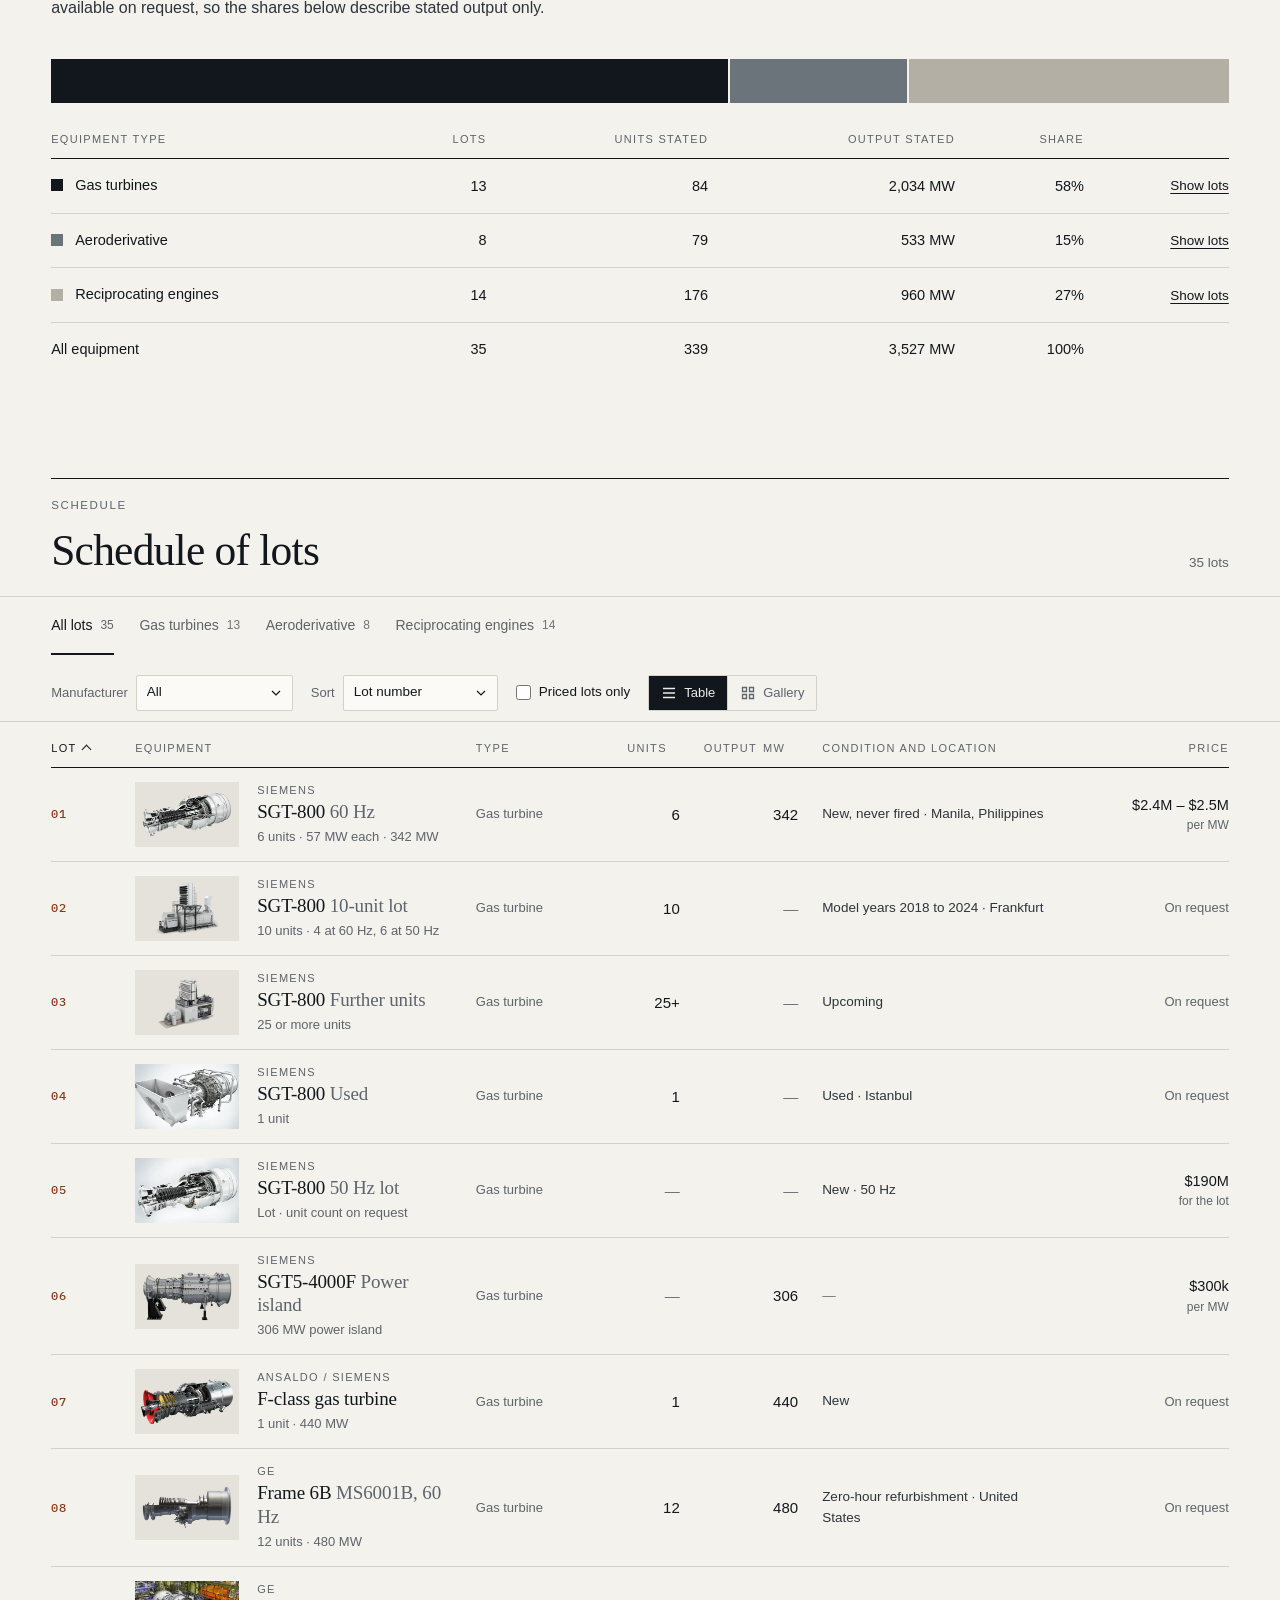
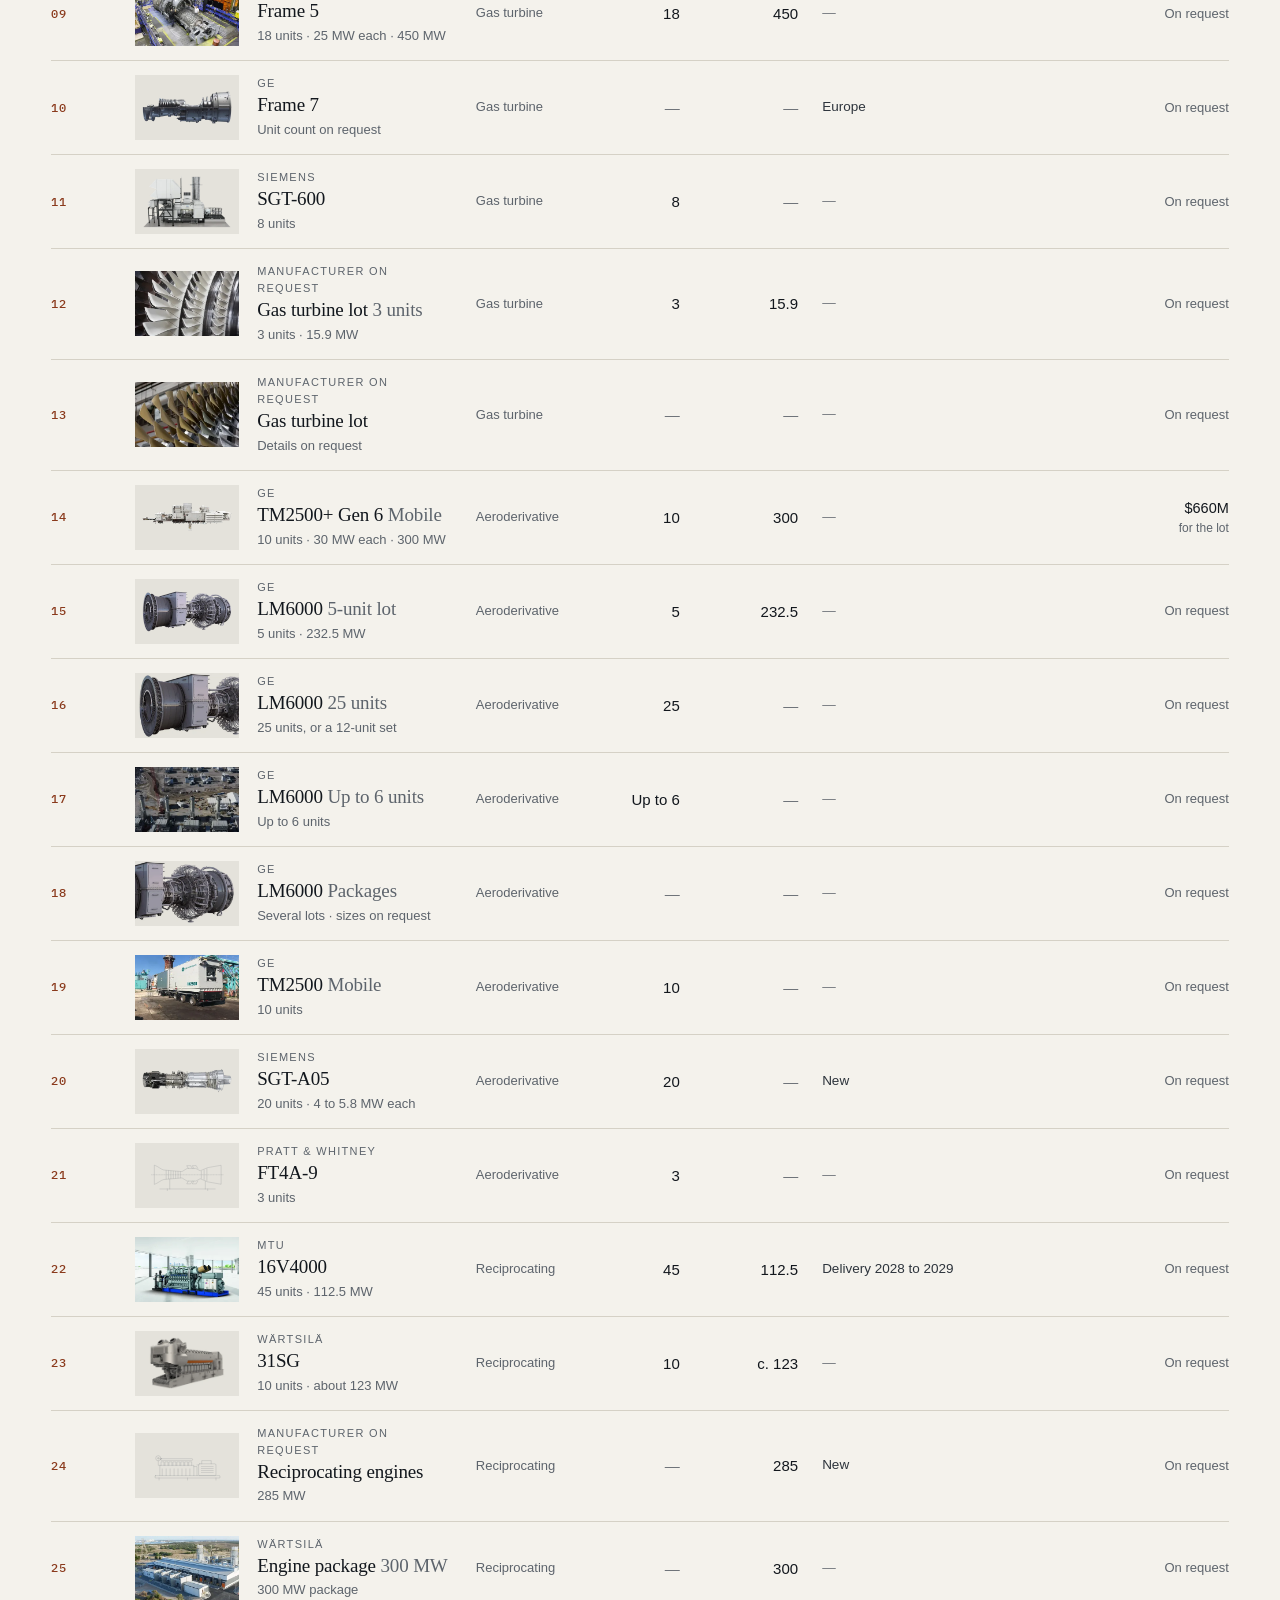
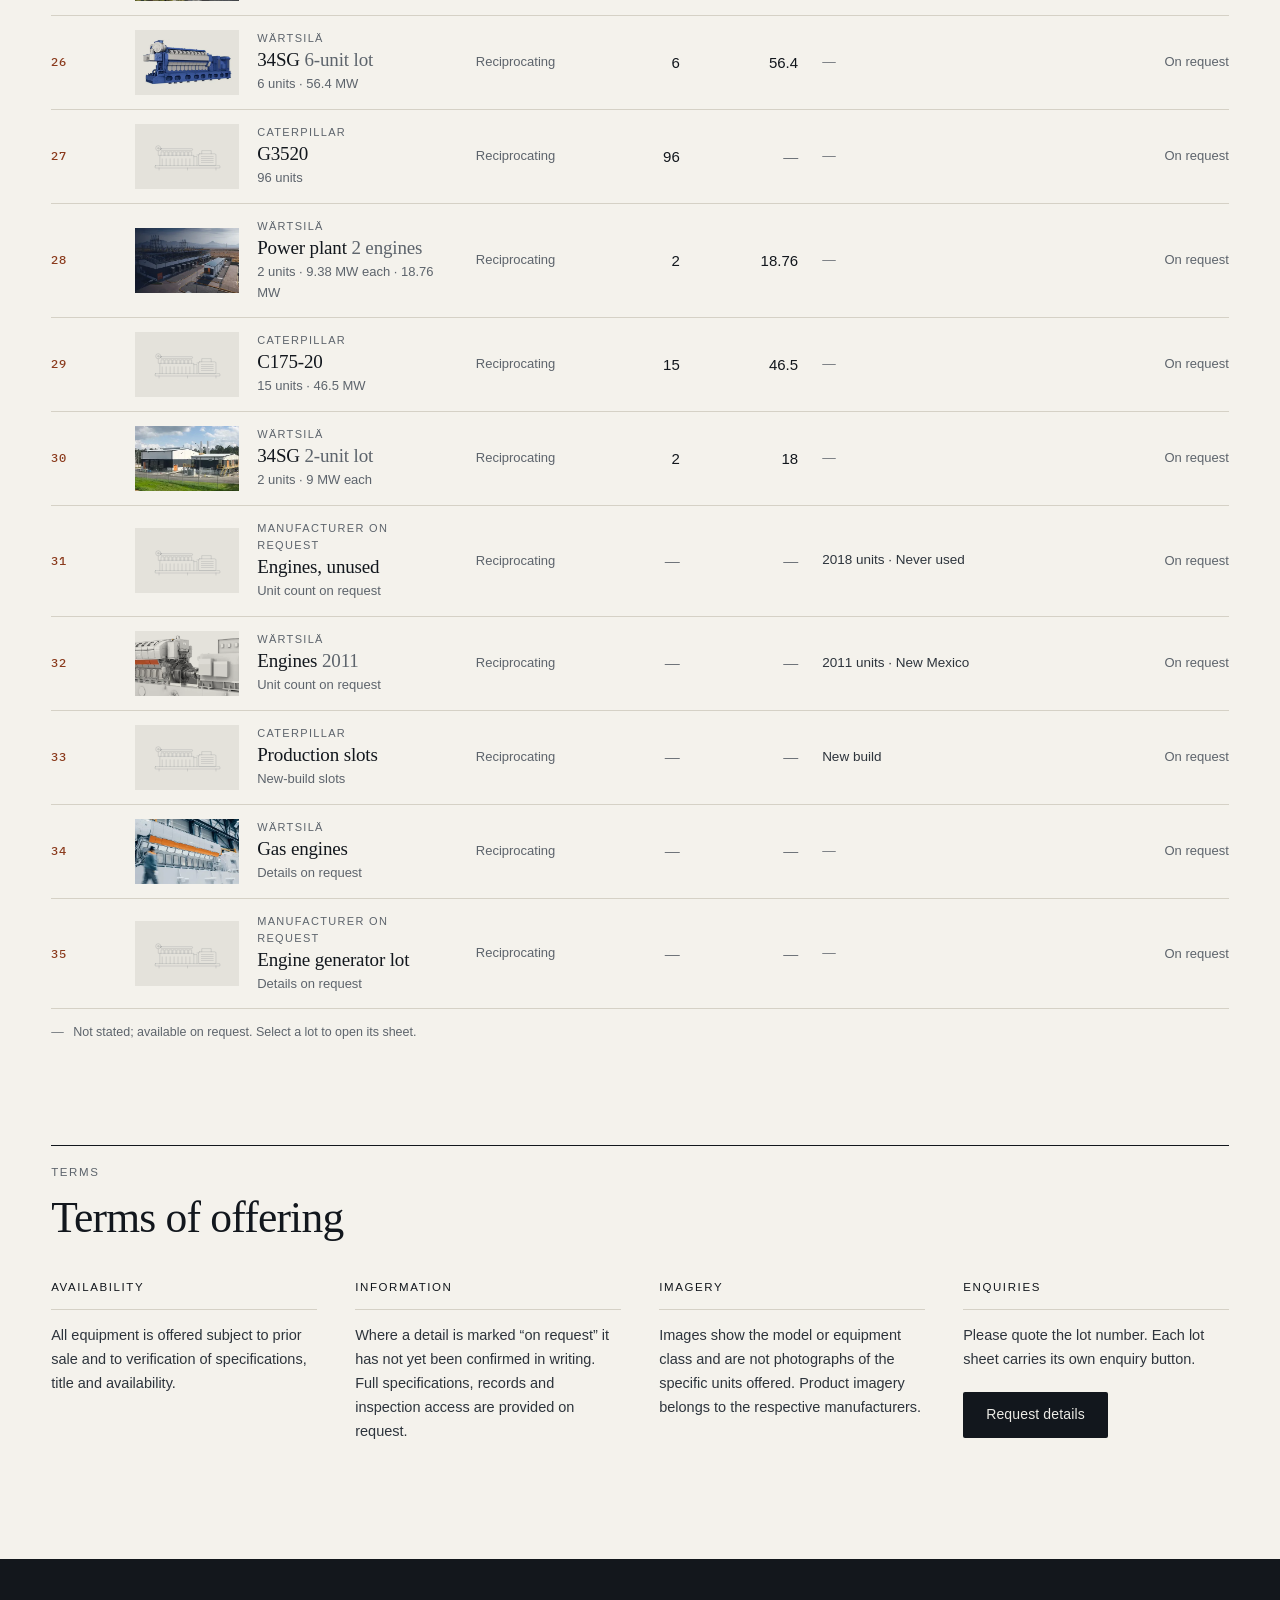
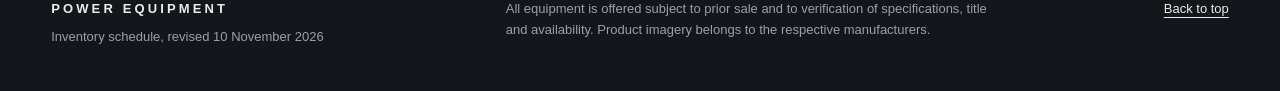
==== commit 06b38835: "Redesign the page as an institutional offering schedule - Replace the dark gradient hero, pill butto" ====
--- a/index.html
+++ b/index.html
@@ -3,9 +3,11 @@
 <head>
 <meta charset="utf-8">
 <meta name="viewport" content="width=device-width, initial-scale=1">
-<title>Power generation equipment: available inventory</title>
-<meta name="description" content="Gas turbines, aeroderivative units and reciprocating engines available for sale. Siemens, GE, Ansaldo, Wärtsilä, MTU and Caterpillar equipment at utility scale.">
-<meta name="theme-color" content="#0b1016">
+<title>Power Equipment · Inventory schedule</title>
+<meta name="description" content="Schedule of gas turbines, aeroderivative units and reciprocating engines offered for sale: Siemens, GE, Ansaldo, Wärtsilä, MTU, Caterpillar and Pratt &amp; Whitney equipment at utility scale.">
+<meta name="theme-color" content="#f4f2ec">
+<link rel="preload" href="fonts/source-serif-4.woff2" as="font" type="font/woff2" crossorigin>
+<link rel="preload" href="fonts/ibm-plex-sans-400.woff2" as="font" type="font/woff2" crossorigin>
 <link rel="stylesheet" href="styles.css">
 </head>
 <body>
@@ -13,7 +15,7 @@
 <!-- Line drawings used when a listing has no photograph -->
 <svg width="0" height="0" style="position:absolute" aria-hidden="true" focusable="false">
   <symbol id="art-turbine" viewBox="0 0 400 200">
-    <g fill="none" stroke="currentColor" stroke-width="1.4" stroke-linejoin="round" stroke-linecap="round">
+    <g fill="none" stroke="currentColor" stroke-width="1.1" stroke-linejoin="round" stroke-linecap="round">
       <path d="M34 52c18 6 30 20 46 24l92 8 26-16h44l22 12 38-16 68-12v96l-68-12-38-16-22 12h-44l-26-16-92 8c-16 4-28 18-46 24z"/>
       <path d="M92 79v42M104 80v40M116 81v38M128 82v36M140 83v34M152 84v32M164 85v30"/>
       <path d="M270 82v36M284 76v48M298 70v60"/>
@@ -23,7 +25,7 @@
     </g>
   </symbol>
   <symbol id="art-engine" viewBox="0 0 400 200">
-    <g fill="none" stroke="currentColor" stroke-width="1.4" stroke-linejoin="round" stroke-linecap="round">
+    <g fill="none" stroke="currentColor" stroke-width="1.1" stroke-linejoin="round" stroke-linecap="round">
       <rect x="36" y="150" width="328" height="12" rx="2"/>
       <path d="M60 150V98h172v52"/>
       <path d="M66 98V80h15v18M86 98V80h15v18M106 98V80h15v18M126 98V80h15v18M146 98V80h15v18M166 98V80h15v18M186 98V80h15v18M206 98V80h15v18"/>
@@ -39,116 +41,233 @@
   </symbol>
 </svg>
 
-<header class="hero">
-  <div class="topbar wrap">
-    <a class="wordmark" href="#top" aria-label="Power equipment, available inventory">
+<a class="skip" href="#schedule">Skip to the schedule</a>
+
+<div class="strip">
+  <div class="wrap strip__inner">
+    <p>Inventory schedule <span class="strip__sep" aria-hidden="true"></span> Revised <span data-asof></span></p>
+    <p class="strip__right">All lots offered subject to prior sale</p>
+  </div>
+</div>
+
+<header class="masthead">
+  <div class="wrap masthead__inner">
+    <a class="wordmark" href="#top" aria-label="Power Equipment, inventory schedule">
       <span class="wordmark__name">Power Equipment</span>
-      <span class="wordmark__sub">Available inventory</span>
+      <span class="wordmark__sub">Inventory schedule</span>
     </a>
-    <nav class="topbar__nav" aria-label="Sections">
-      <a href="#featured">Featured</a>
-      <a href="#catalogue">Catalogue</a>
-      <button class="btn btn--ghost" type="button" data-enquire>Request details</button>
+    <nav class="nav" aria-label="Sections">
+      <a href="#schedule">Schedule</a>
+      <a href="#featured">Featured lots</a>
+      <a href="#capacity">Capacity</a>
+      <a href="#terms">Terms</a>
     </nav>
-  </div>
-
-  <div class="hero__inner wrap" id="top">
-    <div class="hero__copy">
-      <p class="eyebrow">Inventory as of <span data-asof></span></p>
-      <h1>Gas turbines and engines at utility scale. <em>Available now.</em></h1>
-      <p class="hero__lede">New, zero-hour and operating units from Siemens, GE, Ansaldo, Wärtsilä, MTU and Caterpillar, offered subject to prior sale.</p>
-      <div class="hero__actions">
-        <a class="btn btn--light" href="#catalogue">View the catalogue</a>
-        <a class="btn btn--text" href="#featured">Featured lots</a>
-      </div>
-    </div>
-    <figure class="hero__figure">
+    <button class="btn btn--primary btn--sm" type="button" data-enquire>Request details</button>
+  </div>
+</header>
+
+<main id="top">
+  <section class="intro wrap" aria-labelledby="intro-title">
+    <div class="intro__copy">
+      <p class="label">Offering schedule</p>
+      <h1 id="intro-title">Utility-scale gas turbines and engines, available for acquisition.</h1>
+      <p class="intro__lede" data-lede>New, zero-hour and operating units from leading manufacturers, offered subject to prior sale.</p>
+      <div class="intro__actions">
+        <a class="btn btn--primary" href="#schedule">View the schedule</a>
+        <a class="btn btn--quiet" href="#featured">Featured lots</a>
+      </div>
+    </div>
+
+    <aside class="summary" aria-labelledby="summary-title">
+      <h2 class="summary__title" id="summary-title">Summary of inventory</h2>
+      <dl class="summary__list">
+        <div><dt>Lots</dt><dd data-stat="lots">35</dd></div>
+        <div><dt>Output, where stated<sup>1</sup></dt><dd><span data-stat="mw">3,527</span> <abbr title="megawatts">MW</abbr></dd></div>
+        <div><dt>Units, where stated<sup>1</sup></dt><dd data-stat="units">339</dd></div>
+        <div><dt>Manufacturers</dt><dd data-stat="makers">7</dd></div>
+        <div><dt>Lots with a stated price</dt><dd data-stat="priced">6</dd></div>
+        <div><dt>Schedule revised</dt><dd class="summary__date" data-asof></dd></div>
+      </dl>
+      <p class="summary__note" data-stat-note><sup>1</sup> Totals cover only the lots that state a figure.</p>
+    </aside>
+  </section>
+
+  <figure class="plate">
+    <div class="plate__frame">
       <img src="images/hero-sgt800.webp" width="2200" height="1084" alt="Cutaway rendering of a Siemens SGT-800 gas turbine" fetchpriority="high">
-      <figcaption>Siemens SGT-800 <span>Lot 01 · 6 units · 342 MW</span></figcaption>
-    </figure>
-  </div>
-
-  <dl class="stats wrap" aria-label="Inventory at a glance">
-    <div><dt>Lots</dt><dd data-stat="lots">35</dd></div>
-    <div><dt>Stated capacity</dt><dd data-stat="gw">3.5 GW+</dd></div>
-    <div><dt>Units</dt><dd data-stat="units">330+</dd></div>
-    <div><dt>Manufacturers</dt><dd data-stat="makers">7</dd></div>
-  </dl>
-</header>
-
-<main>
+    </div>
+    <figcaption class="wrap plate__caption">
+      <span class="plate__ref">Lot 01</span>
+      <span class="plate__title">Siemens SGT-800, 60 Hz. Six new units, 57 MW each, 342 MW in total.</span>
+      <span class="plate__credit">Manufacturer rendering of the model</span>
+    </figcaption>
+  </figure>
+
   <section class="section wrap" id="featured" aria-labelledby="featured-title">
-    <div class="section__head">
-      <p class="eyebrow eyebrow--dark">Featured lots</p>
-      <h2 id="featured-title">The largest blocks of capacity on offer</h2>
-    </div>
+    <header class="section__head">
+      <p class="label">Featured lots</p>
+      <h2 id="featured-title">Selected offerings</h2>
+      <p class="section__lede">Four lots with confirmed output, condition or pricing.</p>
+    </header>
     <div class="featured" data-featured></div>
   </section>
 
-  <section class="section section--catalogue" id="catalogue" aria-labelledby="catalogue-title">
+  <section class="section wrap" id="capacity" aria-labelledby="capacity-title">
+    <header class="section__head">
+      <p class="label">Capacity</p>
+      <h2 id="capacity-title">Stated output by equipment type</h2>
+      <p class="section__lede" data-cap-lede></p>
+    </header>
+    <div class="capacity">
+      <div class="capacity__bar" data-cap-bar role="img"></div>
+      <table class="capacity__table">
+        <thead>
+          <tr><th scope="col">Equipment type</th><th scope="col" class="num">Lots</th><th scope="col" class="num">Units stated</th><th scope="col" class="num">Output stated</th><th scope="col" class="num">Share</th><th scope="col"><span class="visually-hidden">Filter</span></th></tr>
+        </thead>
+        <tbody data-cap-rows></tbody>
+        <tfoot data-cap-foot></tfoot>
+      </table>
+    </div>
+  </section>
+
+  <section class="section section--schedule" id="schedule" aria-labelledby="schedule-title">
     <div class="wrap">
-      <div class="section__head">
-        <p class="eyebrow eyebrow--dark">Catalogue</p>
-        <h2 id="catalogue-title">All available equipment</h2>
-      </div>
-    </div>
-
-    <div class="filters">
-      <div class="filters__inner wrap">
-        <div class="chips" role="group" aria-label="Equipment type" data-types></div>
-        <div class="filters__right">
-          <label class="check"><input type="checkbox" data-priced><span>Priced lots</span></label>
-          <label class="select"><span class="visually-hidden">Manufacturer</span>
-            <select data-maker aria-label="Manufacturer"></select>
+      <header class="section__head section__head--row">
+        <div>
+          <p class="label">Schedule</p>
+          <h2 id="schedule-title">Schedule of lots</h2>
+        </div>
+        <p class="count" data-count aria-live="polite"></p>
+      </header>
+    </div>
+
+    <div class="toolbar">
+      <div class="wrap toolbar__inner">
+        <div class="tabs" role="group" aria-label="Equipment type" data-types></div>
+        <div class="toolbar__right">
+          <label class="field">
+            <span class="field__label">Manufacturer</span>
+            <select data-maker></select>
           </label>
-          <label class="select"><span class="visually-hidden">Sort</span>
-            <select data-sort aria-label="Sort">
-              <option value="lot">Sort: lot number</option>
-              <option value="mw">Sort: output, high to low</option>
-              <option value="units">Sort: units, most first</option>
+          <label class="field">
+            <span class="field__label">Sort</span>
+            <select data-sort>
+              <option value="lot">Lot number</option>
+              <option value="mw">Output, high to low</option>
+              <option value="units">Units, most first</option>
             </select>
           </label>
+          <label class="toggle"><input type="checkbox" data-priced><span>Priced lots only</span></label>
+          <div class="view" role="group" aria-label="View">
+            <button type="button" data-view="table" aria-pressed="true">
+              <svg viewBox="0 0 16 16" width="16" height="16" aria-hidden="true"><path d="M2 3.5h12M2 8h12M2 12.5h12" stroke="currentColor" stroke-width="1.3" fill="none"/></svg>
+              <span>Table</span>
+            </button>
+            <button type="button" data-view="grid" aria-pressed="false">
+              <svg viewBox="0 0 16 16" width="16" height="16" aria-hidden="true"><path d="M2.5 2.5h4v4h-4zM9.5 2.5h4v4h-4zM2.5 9.5h4v4h-4zM9.5 9.5h4v4h-4z" stroke="currentColor" stroke-width="1.3" fill="none"/></svg>
+              <span>Gallery</span>
+            </button>
+          </div>
         </div>
       </div>
     </div>
 
     <div class="wrap">
-      <p class="count" data-count aria-live="polite"></p>
-      <div class="grid" data-grid></div>
+      <div class="ledger" data-ledger>
+        <table class="ledger__table">
+          <thead>
+            <tr>
+              <th scope="col" class="c-lot" data-sort-col="lot">Lot</th>
+              <th scope="col" class="c-eq">Equipment</th>
+              <th scope="col" class="c-type">Type</th>
+              <th scope="col" class="c-num" data-sort-col="units">Units</th>
+              <th scope="col" class="c-num" data-sort-col="mw">Output <abbr title="megawatts">MW</abbr></th>
+              <th scope="col" class="c-notes">Condition and location</th>
+              <th scope="col" class="c-price">Price</th>
+            </tr>
+          </thead>
+          <tbody data-rows></tbody>
+        </table>
+        <p class="ledger__legend"><span aria-hidden="true">—</span> Not stated; available on request. Select a lot to open its sheet.</p>
+      </div>
+      <div class="grid" data-grid hidden></div>
       <p class="empty" data-empty hidden>No lots match these filters. <button type="button" class="link" data-reset>Clear filters</button></p>
+    </div>
+  </section>
+
+  <section class="section wrap" id="terms" aria-labelledby="terms-title">
+    <header class="section__head">
+      <p class="label">Terms</p>
+      <h2 id="terms-title">Terms of offering</h2>
+    </header>
+    <div class="terms">
+      <div>
+        <h3>Availability</h3>
+        <p>All equipment is offered subject to prior sale and to verification of specifications, title and availability.</p>
+      </div>
+      <div>
+        <h3>Information</h3>
+        <p>Where a detail is marked “on request” it has not yet been confirmed in writing. Full specifications, records and inspection access are provided on request.</p>
+      </div>
+      <div>
+        <h3>Imagery</h3>
+        <p>Images show the model or equipment class and are not photographs of the specific units offered. Product imagery belongs to the respective manufacturers.</p>
+      </div>
+      <div class="terms__enquire">
+        <h3>Enquiries</h3>
+        <p>Please quote the lot number. Each lot sheet carries its own enquiry button.</p>
+        <button class="btn btn--primary" type="button" data-enquire>Request details</button>
+      </div>
     </div>
   </section>
 </main>
 
 <footer class="footer">
   <div class="wrap footer__inner">
-    <div>
-      <p class="wordmark__name">Power Equipment</p>
-      <p class="footer__asof">Inventory as of <span data-asof></span></p>
-    </div>
-    <div class="footer__notes">
-      <p>All equipment is offered subject to prior sale and to verification of specifications, title and availability. Where a detail is marked "on request" it has not yet been confirmed in writing.</p>
-      <p>Images show the model or equipment class and are not photographs of the specific units offered. Product imagery belongs to the respective manufacturers.</p>
-    </div>
+    <div class="footer__brand">
+      <p class="wordmark wordmark--footer"><span class="wordmark__name">Power Equipment</span></p>
+      <p class="footer__meta">Inventory schedule, revised <span data-asof></span></p>
+    </div>
+    <p class="footer__fine">All equipment is offered subject to prior sale and to verification of specifications, title and availability. Product imagery belongs to the respective manufacturers.</p>
+    <a class="footer__top" href="#top">Back to top</a>
   </div>
 </footer>
 
-<dialog class="lot" data-dialog aria-labelledby="lot-title">
-  <div class="lot__media studio" data-d-media></div>
-  <div class="lot__info">
-    <button class="lot__close" type="button" data-close aria-label="Close">
-      <svg viewBox="0 0 24 24" width="20" height="20" aria-hidden="true"><path d="M5 5l14 14M19 5L5 19" fill="none" stroke="currentColor" stroke-width="1.6" stroke-linecap="round"/></svg>
-    </button>
-    <p class="lot__ref" data-d-ref></p>
-    <p class="lot__maker" data-d-maker></p>
-    <h2 class="lot__title" id="lot-title" data-d-title></h2>
-    <p class="lot__summary" data-d-summary></p>
-    <div class="lot__price" data-d-price></div>
-    <dl class="specs" data-d-specs></dl>
-    <p class="lot__more">Full specifications, records and inspection access are provided on request.</p>
-    <div class="lot__actions">
-      <button class="btn btn--dark" type="button" data-enquire data-d-enquire>Request details</button>
-      <p class="lot__note" data-d-note role="status"></p>
+<dialog class="sheet" data-dialog aria-labelledby="sheet-title">
+  <div class="sheet__bar">
+    <p class="sheet__crumb" data-d-crumb></p>
+    <div class="sheet__nav">
+      <button class="icon-btn" type="button" data-prev aria-label="Previous lot">
+        <svg viewBox="0 0 20 20" width="18" height="18" aria-hidden="true"><path d="M12.5 4.5L7 10l5.5 5.5" fill="none" stroke="currentColor" stroke-width="1.4"/></svg>
+      </button>
+      <button class="icon-btn" type="button" data-next aria-label="Next lot">
+        <svg viewBox="0 0 20 20" width="18" height="18" aria-hidden="true"><path d="M7.5 4.5L13 10l-5.5 5.5" fill="none" stroke="currentColor" stroke-width="1.4"/></svg>
+      </button>
+      <button class="icon-btn" type="button" data-close aria-label="Close">
+        <svg viewBox="0 0 20 20" width="18" height="18" aria-hidden="true"><path d="M5 5l10 10M15 5L5 15" fill="none" stroke="currentColor" stroke-width="1.4"/></svg>
+      </button>
+    </div>
+  </div>
+  <div class="sheet__body">
+    <figure class="sheet__media">
+      <div class="sheet__plate media" data-d-media></div>
+      <figcaption data-d-caption></figcaption>
+    </figure>
+    <div class="sheet__info">
+      <p class="sheet__lot" data-d-lot></p>
+      <p class="sheet__maker" data-d-maker></p>
+      <h2 class="sheet__title" id="sheet-title" data-d-title tabindex="-1"></h2>
+      <p class="sheet__summary" data-d-summary></p>
+      <div class="sheet__price" data-d-price></div>
+      <h3 class="sheet__h">Particulars</h3>
+      <dl class="specs" data-d-specs></dl>
+      <p class="sheet__more">Full specifications, records and inspection access are provided on request.</p>
+      <div class="sheet__actions">
+        <button class="btn btn--primary" type="button" data-enquire data-d-enquire>Request details</button>
+        <button class="btn btn--quiet" type="button" data-copy>Copy link</button>
+        <button class="btn btn--quiet" type="button" data-print>Print sheet</button>
+      </div>
+      <p class="sheet__note" data-d-note role="status"></p>
     </div>
   </div>
 </dialog>
--- a/styles.css
+++ b/styles.css
@@ -1,236 +1,393 @@
-@font-face { font-family: "Inter"; src: url("fonts/inter.woff2") format("woff2"); font-weight: 400 700; font-style: normal; font-display: swap; }
-@font-face { font-family: "Instrument Serif"; src: url("fonts/instrument-serif.woff2") format("woff2"); font-weight: 400; font-style: normal; font-display: swap; }
-@font-face { font-family: "Instrument Serif"; src: url("fonts/instrument-serif-italic.woff2") format("woff2"); font-weight: 400; font-style: italic; font-display: swap; }
+/* Type: Source Serif 4 and IBM Plex (SIL Open Font License) */
+@font-face { font-family: "Source Serif 4"; src: url("fonts/source-serif-4.woff2") format("woff2"); font-weight: 200 900; font-style: normal; font-display: swap; }
+@font-face { font-family: "Source Serif 4"; src: url("fonts/source-serif-4-italic.woff2") format("woff2"); font-weight: 200 900; font-style: italic; font-display: swap; }
+@font-face { font-family: "IBM Plex Sans"; src: url("fonts/ibm-plex-sans-400.woff2") format("woff2"); font-weight: 400; font-display: swap; }
+@font-face { font-family: "IBM Plex Sans"; src: url("fonts/ibm-plex-sans-500.woff2") format("woff2"); font-weight: 500; font-display: swap; }
+@font-face { font-family: "IBM Plex Sans"; src: url("fonts/ibm-plex-sans-600.woff2") format("woff2"); font-weight: 600; font-display: swap; }
+@font-face { font-family: "IBM Plex Mono"; src: url("fonts/ibm-plex-mono-400.woff2") format("woff2"); font-weight: 400; font-display: swap; }
+@font-face { font-family: "IBM Plex Mono"; src: url("fonts/ibm-plex-mono-500.woff2") format("woff2"); font-weight: 500; font-display: swap; }
 
 :root {
-  --ink: #0b1016;
-  --ink-2: #141b23;
-  --ink-line: rgba(255, 255, 255, .12);
-  --on-ink: #f2f1ec;
-  --on-ink-muted: #9aa3ad;
-  --paper: #f3f2ee;
-  --card: #ffffff;
-  --line: #dcdad2;
-  --text: #14181d;
-  --muted: #626a73;
-  --accent: #b5622c;
-  --accent-soft: #e9a878;
-  --studio: linear-gradient(165deg, #f4f5f6 0%, #e6e8eb 55%, #d5d9dd 100%);
-  --sans: "Inter", system-ui, -apple-system, "Segoe UI", Roboto, Arial, sans-serif;
-  --serif: "Instrument Serif", "Iowan Old Style", Georgia, "Times New Roman", serif;
-  --radius: 14px;
-  --gutter: clamp(16px, 4vw, 48px);
+  --paper: #f4f2ec;
+  --paper-deep: #ebe8e0;
+  --surface: #fbfaf7;
+  --plate: #e4e2db;
+  --night: #13171c;
+  --ink: #12171d;
+  --ink-2: #2d343c;
+  --muted: #5d646c;
+  --faint: #6f747a;
+  --rule: #d5d1c6;
+  --rule-soft: #e3e0d7;
+  --accent: #8a3a1c;
+  --on-night: #ecebe6;
+  --on-night-muted: #9aa0a7;
+
+  --serif: "Source Serif 4", "Iowan Old Style", Georgia, "Times New Roman", serif;
+  --sans: "IBM Plex Sans", "Helvetica Neue", Arial, system-ui, sans-serif;
+  --mono: "IBM Plex Mono", ui-monospace, "SFMono-Regular", Menlo, monospace;
+
+  --gutter: clamp(16px, 4vw, 56px);
+  --max: 1320px;
+  --ease: cubic-bezier(.2, .6, .2, 1);
 }
 
 *, *::before, *::after { box-sizing: border-box; }
-html { scroll-behavior: smooth; -webkit-text-size-adjust: 100%; }
-body { margin: 0; background: var(--paper); color: var(--text); font: 15px/1.5 var(--sans); -webkit-font-smoothing: antialiased; }
+html { -webkit-text-size-adjust: 100%; scroll-padding-top: 72px; }
+@media (prefers-reduced-motion: no-preference) { html { scroll-behavior: smooth; } }
+body { margin: 0; background: var(--paper); color: var(--ink); font: 400 15px/1.55 var(--sans); -webkit-font-smoothing: antialiased; text-rendering: optimizeLegibility; font-kerning: normal; }
 img { display: block; max-width: 100%; }
 button, select, input { font: inherit; color: inherit; }
-h1, h2, h3, p, dl, dd, ul { margin: 0; padding: 0; }
+h1, h2, h3, p, dl, dd, ul, figure { margin: 0; padding: 0; }
 ul { list-style: none; }
 a { color: inherit; }
-:focus-visible { outline: 2px solid var(--accent); outline-offset: 3px; border-radius: 4px; }
+abbr[title] { text-decoration: none; }
+sup { font-size: .68em; line-height: 0; vertical-align: .5em; color: var(--accent); font-feature-settings: "lnum"; margin-left: 1px; }
+::selection { background: #e2d5c4; }
+:focus-visible { outline: 2px solid var(--accent); outline-offset: 2px; }
+[hidden] { display: none !important; }
 .visually-hidden { position: absolute; width: 1px; height: 1px; overflow: hidden; clip-path: inset(50%); white-space: nowrap; }
-.wrap { width: 100%; max-width: 1360px; margin-inline: auto; padding-inline: var(--gutter); }
-
-.eyebrow { font-size: 12px; font-weight: 600; letter-spacing: .14em; text-transform: uppercase; color: var(--accent-soft); }
-.eyebrow--dark { color: var(--accent); }
+.wrap { width: 100%; max-width: calc(var(--max) + var(--gutter) * 2); margin-inline: auto; padding-inline: var(--gutter); }
+.num, .c-num { text-align: right; font-variant-numeric: tabular-nums lining-nums; }
+
+.skip { position: absolute; left: 12px; top: -60px; z-index: 100; padding: 10px 14px; background: var(--ink); color: var(--on-night); text-decoration: none; font-size: 14px; }
+.skip:focus { top: 12px; }
+
+.label { font-size: 11.5px; font-weight: 500; letter-spacing: .14em; text-transform: uppercase; color: var(--muted); }
 
 /* ---------- Buttons ---------- */
-.btn { display: inline-flex; align-items: center; justify-content: center; gap: 8px; min-height: 44px; padding: 0 20px; border-radius: 999px; border: 1px solid transparent; font-weight: 600; font-size: 14px; text-decoration: none; cursor: pointer; white-space: nowrap; transition: background-color .2s, color .2s, border-color .2s, transform .2s; }
-.btn:active { transform: translateY(1px); }
-.btn--light { background: var(--on-ink); color: var(--ink); }
-.btn--light:hover { background: #fff; }
-.btn--ghost { border-color: rgba(255, 255, 255, .28); color: var(--on-ink); background: transparent; }
-.btn--ghost:hover { border-color: var(--on-ink); background: rgba(255, 255, 255, .06); }
-.btn--text { color: var(--on-ink); padding-inline: 6px; }
-.btn--text::after { content: "→"; transition: transform .2s; }
-.btn--text:hover::after { transform: translateX(3px); }
-.btn--dark { background: var(--ink); color: var(--on-ink); }
-.btn--dark:hover { background: #222c37; }
-.link { background: none; border: 0; padding: 0; color: var(--accent); font-weight: 600; text-decoration: underline; cursor: pointer; }
-
-/* ---------- Hero ---------- */
-.hero { position: relative; overflow: hidden; color: var(--on-ink); background:
-  radial-gradient(56% 70% at 76% 46%, rgba(118, 146, 182, .26), transparent 70%),
-  radial-gradient(40% 50% at 12% 110%, rgba(181, 98, 44, .16), transparent 70%),
-  var(--ink); }
-.hero::after { content: ""; position: absolute; inset: 0; pointer-events: none; background-image: linear-gradient(var(--ink-line) 1px, transparent 1px), linear-gradient(90deg, var(--ink-line) 1px, transparent 1px); background-size: 96px 96px; opacity: .22; mask-image: radial-gradient(70% 80% at 70% 40%, #000, transparent 75%); -webkit-mask-image: radial-gradient(70% 80% at 70% 40%, #000, transparent 75%); }
-.hero > * { position: relative; z-index: 1; }
-
-.topbar { display: flex; align-items: center; justify-content: space-between; gap: 16px; padding-block: 22px; }
-.wordmark { display: flex; flex-direction: column; text-decoration: none; line-height: 1.2; }
-.wordmark__name { font-weight: 700; font-size: 14px; letter-spacing: .2em; text-transform: uppercase; }
-.wordmark__sub { font-size: 12px; color: var(--on-ink-muted); letter-spacing: .04em; }
-.topbar__nav { display: flex; align-items: center; gap: clamp(12px, 2.4vw, 30px); font-size: 14px; }
-.topbar__nav a { text-decoration: none; color: var(--on-ink-muted); transition: color .2s; }
-.topbar__nav a:hover { color: var(--on-ink); }
-
-.hero__inner { display: grid; grid-template-columns: minmax(0, 5fr) minmax(0, 6fr); align-items: center; gap: clamp(20px, 3vw, 48px); padding-block: clamp(36px, 6vw, 84px) clamp(40px, 6vw, 80px); }
-.hero h1 { font: 400 clamp(40px, 5.4vw, 78px)/1.02 var(--serif); letter-spacing: -.012em; margin-block: 18px 22px; text-wrap: balance; }
-.hero h1 em { color: var(--accent-soft); }
-.hero__lede { max-width: 46ch; font-size: clamp(15px, 1.25vw, 18px); line-height: 1.6; color: #c3c9d0; }
-.hero__actions { display: flex; flex-wrap: wrap; align-items: center; gap: 14px; margin-top: 32px; }
-.hero__figure { margin: 0 calc(var(--gutter) * -1) 0 0; position: relative; }
-.hero__figure img { width: 112%; max-width: none; height: auto; filter: drop-shadow(0 40px 50px rgba(0, 0, 0, .55)); animation: rise 1.1s cubic-bezier(.2, .7, .2, 1) both; }
-.hero__figure figcaption { margin-top: 14px; font-size: 13px; font-weight: 600; letter-spacing: .02em; display: flex; gap: 12px; align-items: baseline; }
-.hero__figure figcaption span { color: var(--on-ink-muted); font-weight: 400; }
-.hero__copy > * { animation: rise .9s cubic-bezier(.2, .7, .2, 1) both; }
-.hero__copy > :nth-child(2) { animation-delay: .06s; }
-.hero__copy > :nth-child(3) { animation-delay: .12s; }
-.hero__copy > :nth-child(4) { animation-delay: .18s; }
-@keyframes rise { from { opacity: 0; transform: translateY(18px); } to { opacity: 1; transform: none; } }
-
-.stats { display: grid; grid-template-columns: repeat(4, 1fr); }
-.stats > div { border-top: 1px solid var(--ink-line); padding: 22px 0 26px; padding-left: clamp(14px, 2vw, 28px); border-left: 1px solid var(--ink-line); display: flex; flex-direction: column-reverse; gap: 2px; }
-.stats > div:first-child { border-left: 0; padding-left: 0; }
-.stats dt { font-size: 12px; letter-spacing: .1em; text-transform: uppercase; color: var(--on-ink-muted); }
-.stats dd { font: 400 clamp(30px, 3.4vw, 46px)/1.1 var(--serif); }
+.btn { display: inline-flex; align-items: center; justify-content: center; gap: 10px; min-height: 46px; padding: 0 22px; border: 1px solid transparent; border-radius: 2px; font-size: 14px; font-weight: 500; letter-spacing: .01em; text-decoration: none; cursor: pointer; white-space: nowrap; transition: background-color .18s var(--ease), border-color .18s var(--ease), color .18s var(--ease); }
+.btn--sm { min-height: 38px; padding: 0 16px; font-size: 13.5px; }
+.btn--primary { background: var(--ink); color: var(--on-night); }
+.btn--primary:hover { background: #2a323b; }
+.btn--quiet { border-color: var(--rule); background: transparent; color: var(--ink); }
+.btn--quiet:hover { border-color: var(--ink); }
+.link { background: none; border: 0; padding: 0; color: var(--ink); font-weight: 500; text-decoration: underline; text-underline-offset: 3px; cursor: pointer; }
+
+/* ---------- Strip and masthead ---------- */
+.strip { background: var(--night); color: var(--on-night-muted); font-size: 12px; letter-spacing: .02em; }
+.strip__inner { display: flex; justify-content: space-between; align-items: center; gap: 16px; min-height: 34px; }
+.strip__inner p:first-child { color: var(--on-night); }
+.strip__sep { display: inline-block; width: 1px; height: 10px; margin: 0 10px; background: #4a5058; vertical-align: -1px; }
+
+.masthead { border-bottom: 1px solid var(--rule); }
+.masthead__inner { display: flex; align-items: center; gap: 24px; min-height: 72px; }
+.wordmark { display: flex; align-items: baseline; gap: 14px; text-decoration: none; margin-right: auto; }
+.wordmark__name { font-size: 13px; font-weight: 600; letter-spacing: .24em; text-transform: uppercase; }
+.wordmark__sub { font-size: 13px; color: var(--muted); padding-left: 14px; border-left: 1px solid var(--rule); }
+.nav { display: flex; gap: clamp(16px, 2.4vw, 34px); font-size: 14px; }
+.nav a { text-decoration: none; color: var(--ink-2); padding-block: 6px; background: linear-gradient(var(--ink), var(--ink)) no-repeat left bottom / 0 1px; transition: background-size .25s var(--ease); }
+.nav a:hover { background-size: 100% 1px; }
+
+/* ---------- Introduction ---------- */
+.intro { display: grid; grid-template-columns: repeat(12, minmax(0, 1fr)); column-gap: 24px; row-gap: 48px; padding-block: clamp(44px, 6vw, 88px) clamp(48px, 6vw, 88px); }
+.intro__copy { grid-column: 1 / span 7; align-self: end; }
+.intro h1 { font: 400 clamp(38px, 5.1vw, 72px)/1.03 var(--serif); letter-spacing: -.022em; margin-block: 22px 26px; text-wrap: balance; font-variation-settings: "opsz" 60; }
+.intro__lede { max-width: 54ch; font-size: clamp(16px, 1.3vw, 18px); line-height: 1.6; color: var(--ink-2); }
+.intro__actions { display: flex; flex-wrap: wrap; gap: 12px; margin-top: 36px; }
+
+.summary { grid-column: 9 / span 4; align-self: end; border-top: 2px solid var(--ink); padding-top: 16px; }
+.summary__title { font-size: 11.5px; font-weight: 500; letter-spacing: .14em; text-transform: uppercase; color: var(--muted); margin-bottom: 6px; }
+.summary__list > div { display: flex; justify-content: space-between; align-items: baseline; gap: 16px; padding: 13px 0; border-bottom: 1px solid var(--rule); }
+.summary__list dt { font-size: 14px; color: var(--ink-2); }
+.summary__list dd { font: 400 26px/1 var(--serif); font-variant-numeric: tabular-nums lining-nums; letter-spacing: -.01em; white-space: nowrap; }
+.summary__list dd abbr { font-size: 15px; color: var(--muted); letter-spacing: 0; }
+.summary__list .summary__date { font: 500 14px/1.2 var(--sans); }
+.summary__note { margin-top: 12px; font-size: 12.5px; line-height: 1.5; color: var(--muted); }
+
+/* ---------- Plate ---------- */
+.plate { background: var(--night); color: var(--on-night); }
+.plate__frame { max-width: calc(var(--max) + var(--gutter) * 2); margin-inline: auto; padding: clamp(28px, 5vw, 72px) var(--gutter); }
+.plate__frame img { width: min(100%, 1180px); height: auto; margin-inline: auto; filter: drop-shadow(0 34px 34px rgba(0, 0, 0, .5)); }
+.plate__caption { display: grid; grid-template-columns: auto minmax(0, 1fr) auto; gap: 6px 22px; align-items: baseline; padding-block: 16px 18px; border-top: 1px solid rgba(255, 255, 255, .12); font-size: 13.5px; }
+.plate__ref { font: 500 12px var(--mono); letter-spacing: .06em; text-transform: uppercase; color: var(--on-night); }
+.plate__title { color: #c9ccd0; }
+.plate__credit { font-size: 12px; color: var(--on-night-muted); }
 
 /* ---------- Sections ---------- */
-.section { padding-block: clamp(48px, 7vw, 96px) 0; }
-.section--catalogue { padding-bottom: clamp(56px, 8vw, 112px); }
-.section__head { margin-bottom: clamp(22px, 3vw, 36px); }
-.section__head h2 { font: 400 clamp(30px, 3.6vw, 48px)/1.08 var(--serif); letter-spacing: -.01em; margin-top: 10px; text-wrap: balance; }
-
-/* ---------- Studio panel and images ---------- */
-.studio { position: relative; overflow: hidden; background: var(--studio); isolation: isolate; }
-.studio img { position: absolute; inset: 0; width: 100%; height: 100%; transition: transform .6s cubic-bezier(.2, .7, .2, 1); }
-.studio img.fit-cut { object-fit: contain; padding: 9% 8%; filter: drop-shadow(0 18px 18px rgba(20, 30, 45, .22)); }
-.studio img.fit-white { object-fit: contain; padding: 9% 8%; mix-blend-mode: multiply; }
-.studio img.fit-photo { object-fit: cover; }
-.studio img.fit-blend { object-fit: cover; mix-blend-mode: multiply; }
-.studio__art { position: absolute; inset: 0; display: grid; place-items: center; align-content: center; gap: 10px; color: #8791a0; }
-.studio__art svg { width: 62%; height: auto; }
-.studio__art span { font-size: 11px; letter-spacing: .14em; text-transform: uppercase; color: #7b8592; }
-.badge { position: absolute; z-index: 2; top: 12px; left: 12px; padding: 5px 10px; border-radius: 999px; background: rgba(11, 16, 22, .82); color: var(--on-ink); font-size: 11px; font-weight: 600; letter-spacing: .1em; text-transform: uppercase; backdrop-filter: blur(6px); }
+.section { padding-top: clamp(64px, 8vw, 120px); }
+.section__head { display: grid; gap: 12px; margin-bottom: clamp(26px, 3vw, 40px); padding-top: 18px; border-top: 1px solid var(--ink); }
+.section__head h2 { font: 400 clamp(30px, 3.4vw, 46px)/1.08 var(--serif); letter-spacing: -.018em; text-wrap: balance; }
+.section__lede { max-width: 62ch; color: var(--ink-2); font-size: 16px; }
+.section__head--row { grid-template-columns: minmax(0, 1fr) auto; align-items: end; }
+.section__head--row > div { display: grid; gap: 12px; }
+
+/* ---------- Media panels ---------- */
+.media { position: relative; overflow: hidden; background: var(--plate); isolation: isolate; }
+.media img { position: absolute; inset: 0; width: 100%; height: 100%; }
+.media img.fit-cut { object-fit: contain; padding: 8% 7%; filter: drop-shadow(0 14px 14px rgba(25, 30, 38, .2)); }
+.media img.fit-white { object-fit: contain; padding: 8% 7%; mix-blend-mode: multiply; }
+.media img.fit-photo { object-fit: cover; }
+.media img.fit-blend { object-fit: cover; mix-blend-mode: multiply; }
+.media__art { position: absolute; inset: 0; display: grid; place-items: center; align-content: center; gap: 10px; color: #7a7f86; }
+.media__art svg { width: 58%; height: auto; }
+.media__art span { font-size: 10.5px; letter-spacing: .14em; text-transform: uppercase; color: #7d838a; }
+
+.ref { font: 500 12px/1 var(--mono); letter-spacing: .04em; color: var(--accent); white-space: nowrap; }
 
 /* ---------- Featured ---------- */
-.featured { display: grid; grid-template-columns: repeat(2, minmax(0, 1fr)); gap: clamp(16px, 2vw, 28px); }
-.feature { position: relative; display: grid; grid-template-columns: minmax(0, 1fr); background: var(--card); border: 1px solid var(--line); border-radius: var(--radius); overflow: hidden; transition: box-shadow .3s, transform .3s, border-color .3s; }
-.feature:hover { box-shadow: 0 24px 50px -24px rgba(20, 30, 45, .35); transform: translateY(-3px); border-color: #c9c6bc; }
-.feature:hover .studio img { transform: scale(1.035); }
-.feature__media { aspect-ratio: 16 / 8.2; }
-.feature__body { padding: clamp(18px, 2vw, 28px); display: grid; gap: 10px; align-content: start; }
-.feature__maker, .card__maker, .lot__maker { font-size: 12px; font-weight: 600; letter-spacing: .12em; text-transform: uppercase; color: var(--muted); }
-.feature__title { font: 400 clamp(28px, 2.6vw, 38px)/1.08 var(--serif); }
-.feature__title span, .card__title span { color: var(--muted); }
-.feature__blurb { color: #3d444c; max-width: 58ch; }
-.feature__facts { display: flex; flex-wrap: wrap; gap: 8px 26px; margin-top: 6px; padding-top: 16px; border-top: 1px solid var(--line); }
-.feature__facts div { display: flex; flex-direction: column-reverse; }
-.feature__facts dt { font-size: 11px; letter-spacing: .1em; text-transform: uppercase; color: var(--muted); }
-.feature__facts dd { font-size: 17px; font-weight: 600; }
-.feature__facts .is-price dd { color: var(--accent); }
-
-/* stretched button: the whole tile opens the lot */
+.featured { display: grid; grid-template-columns: repeat(2, minmax(0, 1fr)); column-gap: clamp(24px, 3vw, 48px); row-gap: clamp(40px, 4vw, 64px); }
+.feature { position: relative; display: flex; flex-direction: column; }
+.feature__media { aspect-ratio: 16 / 9; }
+.feature__media img { transition: transform .7s var(--ease); }
+.feature:hover .feature__media img { transform: scale(1.02); }
+.feature__head { display: flex; justify-content: space-between; align-items: baseline; gap: 16px; padding-block: 18px 10px; border-bottom: 1px solid var(--rule); }
+.feature__type { font-size: 12px; color: var(--muted); }
+.feature__maker { margin-top: 18px; font-size: 11.5px; font-weight: 500; letter-spacing: .14em; text-transform: uppercase; color: var(--muted); }
+.feature__title { margin-top: 6px; font: 400 clamp(26px, 2.4vw, 34px)/1.1 var(--serif); letter-spacing: -.014em; }
+.feature__title span, .row__title span, .card__title span, .sheet__title span { color: var(--muted); }
+.feature__blurb { margin-top: 10px; max-width: 58ch; color: var(--ink-2); }
+.feature__facts { display: grid; grid-template-columns: repeat(4, minmax(0, 1fr)); margin-top: auto; padding-top: 22px; }
+.feature__facts > div { padding: 12px 14px 0 0; border-top: 1px solid var(--ink); display: flex; flex-direction: column; gap: 4px; }
+.feature__facts > div + div { padding-left: 14px; border-left: 1px solid var(--rule); }
+.feature__facts dt { font-size: 11px; font-weight: 500; letter-spacing: .12em; text-transform: uppercase; color: var(--muted); order: -1; }
+.feature__facts dd { font-size: 15px; font-weight: 500; font-variant-numeric: tabular-nums; }
+.feature__facts .is-por dd { color: var(--muted); font-weight: 400; }
+
+/* stretched button: the whole entry opens the lot */
 .open { background: none; border: 0; padding: 0; text-align: left; cursor: pointer; color: inherit; font: inherit; }
-.open::after { content: ""; position: absolute; inset: 0; z-index: 3; border-radius: var(--radius); }
+.open::after { content: ""; position: absolute; inset: 0; z-index: 3; }
 .open:focus-visible { outline: none; }
-.open:focus-visible::after { outline: 2px solid var(--accent); outline-offset: 2px; }
-
-/* ---------- Filters ---------- */
-.filters { position: sticky; top: 0; z-index: 20; background: rgba(243, 242, 238, .9); backdrop-filter: blur(12px); -webkit-backdrop-filter: blur(12px); border-block: 1px solid var(--line); }
-.filters__inner { display: flex; align-items: center; justify-content: space-between; gap: 12px 20px; padding-block: 12px; flex-wrap: wrap; }
-.chips { display: flex; gap: 8px; overflow-x: auto; scrollbar-width: none; margin-inline: calc(var(--gutter) * -1); padding-inline: var(--gutter); max-width: calc(100% + var(--gutter) * 2); }
-.chips::-webkit-scrollbar { display: none; }
-.chip { flex: none; min-height: 40px; padding: 0 16px; border-radius: 999px; border: 1px solid var(--line); background: var(--card); font-size: 14px; font-weight: 500; cursor: pointer; display: inline-flex; align-items: center; gap: 8px; transition: background-color .2s, color .2s, border-color .2s; }
-.chip:hover { border-color: #b9b6ab; }
-.chip span { font-size: 12px; color: var(--muted); font-variant-numeric: tabular-nums; }
-.chip[aria-pressed="true"] { background: var(--ink); color: var(--on-ink); border-color: var(--ink); }
-.chip[aria-pressed="true"] span { color: var(--on-ink-muted); }
-.filters__right { display: flex; align-items: center; gap: 10px; flex-wrap: wrap; }
-.select select { min-height: 40px; padding: 0 36px 0 14px; border-radius: 999px; border: 1px solid var(--line); background: var(--card) url("data:image/svg+xml,%3Csvg xmlns='http://www.w3.org/2000/svg' width='12' height='8' viewBox='0 0 12 8'%3E%3Cpath d='M1 1.5l5 5 5-5' fill='none' stroke='%23626a73' stroke-width='1.6' stroke-linecap='round' stroke-linejoin='round'/%3E%3C/svg%3E") no-repeat right 14px center; appearance: none; -webkit-appearance: none; font-size: 14px; cursor: pointer; max-width: 100%; }
-.check { display: inline-flex; align-items: center; gap: 8px; min-height: 40px; padding: 0 14px 0 12px; border-radius: 999px; border: 1px solid var(--line); background: var(--card); font-size: 14px; cursor: pointer; }
-.check input { width: 16px; height: 16px; accent-color: var(--ink); margin: 0; }
-
-.count { margin-block: 22px 16px; font-size: 13px; color: var(--muted); }
-.empty { padding: 48px 0; text-align: center; color: var(--muted); }
-
-/* ---------- Catalogue grid ---------- */
-.grid { display: grid; grid-template-columns: repeat(auto-fill, minmax(min(100%, 300px), 1fr)); gap: clamp(14px, 1.6vw, 24px); }
-.card { position: relative; display: flex; flex-direction: column; background: var(--card); border: 1px solid var(--line); border-radius: var(--radius); overflow: hidden; transition: box-shadow .3s, transform .3s, border-color .3s; }
-.card:hover { box-shadow: 0 20px 40px -22px rgba(20, 30, 45, .35); transform: translateY(-3px); border-color: #c9c6bc; }
-.card:hover .studio img { transform: scale(1.04); }
+.open:focus-visible::after { outline: 2px solid var(--accent); outline-offset: 4px; }
+.feature .open:hover, .card .open:hover { text-decoration: underline; text-decoration-thickness: 1px; text-underline-offset: 5px; }
+
+/* ---------- Capacity ---------- */
+.capacity { display: grid; gap: 28px; }
+.capacity__bar { display: flex; height: 44px; gap: 2px; }
+.capacity__bar span { display: block; height: 100%; min-width: 2px; }
+.capacity__table { width: 100%; border-collapse: collapse; font-size: 14.5px; }
+.capacity__table th { padding: 0 12px 10px; font-size: 11px; font-weight: 500; letter-spacing: .12em; text-transform: uppercase; color: var(--muted); text-align: left; border-bottom: 1px solid var(--ink); }
+.capacity__table th:first-child, .capacity__table td:first-child { padding-left: 0; }
+.capacity__table th:last-child, .capacity__table td:last-child { padding-right: 0; text-align: right; }
+.capacity__table td { padding: 15px 12px; border-bottom: 1px solid var(--rule); font-variant-numeric: tabular-nums lining-nums; }
+.capacity__table .num { text-align: right; }
+.capacity__table tfoot td { border-bottom: 0; border-top: 1px solid var(--ink); font-weight: 500; }
+.capacity__type { display: inline-flex; align-items: center; gap: 12px; font-weight: 500; }
+.swatch { width: 12px; height: 12px; flex: none; }
+.capacity__table .link { font-size: 13.5px; white-space: nowrap; }
+.capacity__table .muted { color: var(--muted); }
+
+/* ---------- Toolbar ---------- */
+.toolbar { position: sticky; top: 0; z-index: 20; background: var(--paper); border-block: 1px solid var(--rule); }
+.toolbar__inner { display: flex; align-items: center; justify-content: space-between; gap: 10px 24px; flex-wrap: wrap; min-height: 60px; }
+.tabs { display: flex; gap: clamp(14px, 2vw, 28px); overflow-x: auto; scrollbar-width: none; align-self: stretch; }
+.tabs::-webkit-scrollbar { display: none; }
+.tab { flex: none; display: inline-flex; align-items: center; gap: 8px; padding: 0; border: 0; background: none; font-size: 14px; color: var(--muted); cursor: pointer; box-shadow: inset 0 -2px 0 transparent; transition: color .18s, box-shadow .18s; min-height: 58px; }
+.tab:hover { color: var(--ink); }
+.tab span { font-size: 12px; color: var(--faint); font-variant-numeric: tabular-nums; }
+.tab[aria-pressed="true"] { color: var(--ink); font-weight: 500; box-shadow: inset 0 -2px 0 var(--ink); }
+.tab[aria-pressed="true"] span { color: var(--muted); }
+.toolbar__right { display: flex; align-items: center; gap: 10px 18px; flex-wrap: wrap; padding-block: 10px; }
+.field { display: inline-flex; align-items: center; gap: 8px; font-size: 13px; color: var(--muted); }
+.field select { min-height: 36px; padding: 0 30px 0 10px; border: 1px solid var(--rule); border-radius: 2px; background: var(--surface) url("data:image/svg+xml,%3Csvg xmlns='http://www.w3.org/2000/svg' width='10' height='6' viewBox='0 0 10 6'%3E%3Cpath d='M1 1l4 4 4-4' fill='none' stroke='%2312171d' stroke-width='1.2'/%3E%3C/svg%3E") no-repeat right 11px center; appearance: none; -webkit-appearance: none; font-size: 13.5px; color: var(--ink); cursor: pointer; max-width: 100%; }
+.field select:hover { border-color: var(--ink-2); }
+.toggle { display: inline-flex; align-items: center; gap: 8px; font-size: 13.5px; cursor: pointer; min-height: 36px; }
+.toggle input { width: 15px; height: 15px; margin: 0; accent-color: var(--ink); }
+.view { display: inline-flex; border: 1px solid var(--rule); border-radius: 2px; }
+.view button { display: inline-flex; align-items: center; gap: 7px; min-height: 34px; padding: 0 12px; border: 0; background: transparent; font-size: 13px; color: var(--muted); cursor: pointer; }
+.view button + button { border-left: 1px solid var(--rule); }
+.view button[aria-pressed="true"] { background: var(--ink); color: var(--on-night); }
+
+.count { font-size: 13.5px; color: var(--muted); font-variant-numeric: tabular-nums; }
+.empty { padding: 56px 0; text-align: center; color: var(--muted); border-bottom: 1px solid var(--rule); }
+
+/* ---------- Ledger (table view) ---------- */
+.section--schedule .section__head { margin-bottom: 0; padding-bottom: 22px; }
+.ledger__table { width: 100%; border-collapse: collapse; font-size: 14px; }
+.ledger__table thead th { position: relative; padding: 18px 12px 10px; font-size: 11px; font-weight: 500; letter-spacing: .12em; text-transform: uppercase; color: var(--muted); text-align: left; border-bottom: 1px solid var(--ink); white-space: nowrap; }
+.ledger__table thead th.c-num, .ledger__table thead th.c-price { text-align: right; }
+.ledger__table th:first-child, .ledger__table td:first-child { padding-left: 0; }
+.ledger__table th:last-child, .ledger__table td:last-child { padding-right: 0; }
+.sort-btn { display: inline-flex; align-items: center; gap: 6px; padding: 0; border: 0; background: none; font: inherit; letter-spacing: inherit; text-transform: inherit; color: inherit; cursor: pointer; }
+.sort-btn:hover { color: var(--ink); }
+.sort-btn::after { content: ""; width: 7px; height: 7px; border: solid currentColor; border-width: 0 1.2px 1.2px 0; transform: translateY(-2px) rotate(45deg); opacity: 0; }
+[aria-sort] .sort-btn { color: var(--ink); }
+[aria-sort] .sort-btn::after { opacity: 1; }
+[aria-sort="ascending"] .sort-btn::after { transform: translateY(1px) rotate(-135deg); }
+
+.row { cursor: pointer; transition: background-color .15s; }
+.row:hover { background: var(--paper-deep); }
+.row td { padding: 14px 12px; border-bottom: 1px solid var(--rule); vertical-align: middle; }
+.row .c-lot { width: 72px; }
+.row .c-type { width: 132px; font-size: 13px; color: var(--muted); }
+.row .c-num { width: 96px; font-size: 15px; }
+.row .c-notes { font-size: 13.5px; color: var(--ink-2); max-width: 260px; }
+.row .c-price { width: 168px; text-align: right; }
+.row__eq { display: flex; align-items: center; gap: 18px; min-width: 0; }
+.row__thumb { flex: none; width: 104px; aspect-ratio: 16 / 10; }
+.row__thumb img.fit-cut, .row__thumb img.fit-white { padding: 6%; filter: none; }
+.row__thumb .media__art svg { width: 76%; }
+.row__thumb .media__art span { display: none; }
+.row__text { min-width: 0; display: grid; gap: 2px; }
+.row__maker { font-size: 11px; font-weight: 500; letter-spacing: .12em; text-transform: uppercase; color: var(--muted); }
+.row__title { font: 400 19px/1.2 var(--serif); letter-spacing: -.008em; text-align: left; }
+.row__summary { font-size: 13px; color: var(--muted); }
+.row:hover .row__title { text-decoration: underline; text-decoration-thickness: 1px; text-underline-offset: 4px; }
+.nil { color: var(--faint); }
+.amount { display: block; font-weight: 500; font-size: 14.5px; font-variant-numeric: tabular-nums lining-nums; white-space: nowrap; }
+.basis { display: block; font-size: 12px; color: var(--muted); }
+.por { font-size: 13px; color: var(--muted); }
+.ledger__legend { padding-top: 14px; font-size: 12.5px; color: var(--muted); }
+.ledger__legend span { color: var(--faint); margin-right: 6px; }
+
+/* ---------- Gallery view ---------- */
+.grid { display: grid; grid-template-columns: repeat(auto-fill, minmax(min(100%, 290px), 1fr)); gap: clamp(28px, 2.4vw, 40px) clamp(16px, 2vw, 28px); padding-top: 28px; }
+.card { position: relative; display: flex; flex-direction: column; }
 .card__media { aspect-ratio: 16 / 10; }
-.card__body { flex: 1; display: flex; flex-direction: column; gap: 6px; padding: 18px 18px 16px; }
-.card__title { font: 400 27px/1.1 var(--serif); }
-.card__summary { font-weight: 500; color: #2c333b; }
-.card__tags { display: flex; flex-wrap: wrap; gap: 6px; margin-top: 4px; }
-.card__tags li { padding: 3px 9px; border-radius: 6px; background: #f0eee8; font-size: 12px; color: #4a515a; }
-.card__foot { margin-top: auto; padding-top: 14px; display: flex; align-items: baseline; justify-content: space-between; gap: 12px; border-top: 1px solid #eceae3; }
-.card__body > :nth-last-child(2) { margin-bottom: 14px; }
-.price strong { font-size: 17px; font-weight: 650; }
-.price span { font-size: 13px; color: var(--muted); }
-.price--por { font-size: 13px; color: var(--muted); }
-.card__cta { font-size: 13px; font-weight: 600; white-space: nowrap; }
-.card__cta::after { content: "→"; display: inline-block; margin-left: 6px; transition: transform .2s; }
-.card:hover .card__cta::after, .feature:hover .card__cta::after { transform: translateX(3px); }
-
-.reveal { opacity: 0; transform: translateY(16px); }
-.reveal.is-in { opacity: 1; transform: none; transition: opacity .6s ease, transform .6s cubic-bezier(.2, .7, .2, 1), box-shadow .3s, border-color .3s; }
-
-/* ---------- Lot dialog ---------- */
-.lot { width: min(1120px, calc(100vw - 32px)); max-height: calc(100dvh - 32px); padding: 0; border: 0; border-radius: 18px; background: var(--card); color: var(--text); overflow: hidden; box-shadow: 0 40px 100px -20px rgba(0, 0, 0, .6); }
-.lot[open] { display: grid; grid-template-columns: minmax(0, 11fr) minmax(0, 9fr); animation: pop .28s cubic-bezier(.2, .7, .2, 1); }
-.lot::backdrop { background: rgba(8, 12, 17, .72); backdrop-filter: blur(4px); }
-@keyframes pop { from { opacity: 0; transform: translateY(14px) scale(.985); } to { opacity: 1; transform: none; } }
-.lot__media { min-height: 420px; }
-.lot__media img.fit-cut, .lot__media img.fit-white { padding: 10%; }
-.lot__info { position: relative; padding: clamp(22px, 3vw, 40px); overflow-y: auto; max-height: calc(100dvh - 32px); display: flex; flex-direction: column; gap: 8px; }
-.lot__close { position: absolute; top: 14px; right: 14px; width: 44px; height: 44px; display: grid; place-items: center; border-radius: 50%; border: 1px solid var(--line); background: var(--card); cursor: pointer; transition: background-color .2s; }
-.lot__close:hover { background: #f0eee8; }
-.lot__ref { font-size: 12px; font-weight: 600; letter-spacing: .14em; text-transform: uppercase; color: var(--accent); }
-.lot__title { font: 400 clamp(32px, 3.2vw, 44px)/1.05 var(--serif); padding-right: 40px; }
-.lot__title span { color: var(--muted); }
-.lot__summary { font-size: 16px; font-weight: 500; }
-.lot__price { margin-block: 10px 4px; padding: 14px 16px; border-radius: 10px; background: #f6f5f1; border: 1px solid #eceae3; display: flex; align-items: baseline; gap: 10px; flex-wrap: wrap; }
-.lot__price strong { font: 400 30px/1 var(--serif); }
-.lot__price span { color: var(--muted); font-size: 14px; }
-.specs { margin-top: 6px; }
-.specs div { display: grid; grid-template-columns: 124px minmax(0, 1fr); gap: 12px; padding: 11px 0; border-bottom: 1px solid #eceae3; }
+.card__head { display: flex; justify-content: space-between; gap: 12px; padding-block: 14px 8px; border-bottom: 1px solid var(--rule); font-size: 12px; color: var(--muted); }
+.card__maker { margin-top: 12px; font-size: 11px; font-weight: 500; letter-spacing: .12em; text-transform: uppercase; color: var(--muted); }
+.card__title { margin-top: 4px; font: 400 23px/1.15 var(--serif); letter-spacing: -.01em; }
+.card__summary { margin-top: 6px; font-size: 14px; color: var(--ink-2); }
+.card__foot { margin-top: auto; padding-top: 14px; }
+.card__foot > div { padding-top: 10px; border-top: 1px solid var(--ink); display: flex; justify-content: space-between; align-items: baseline; gap: 12px; }
+.card__foot .amount { display: inline; font-size: 14px; }
+.card__foot .basis { display: inline; margin-left: 6px; }
+.card__notes { font-size: 12.5px; color: var(--muted); text-align: right; }
+
+/* ---------- Terms ---------- */
+.terms { display: grid; grid-template-columns: repeat(4, minmax(0, 1fr)); gap: 32px clamp(24px, 3vw, 48px); padding-bottom: clamp(72px, 9vw, 128px); }
+.terms h3 { font-size: 11.5px; font-weight: 500; letter-spacing: .14em; text-transform: uppercase; color: var(--ink); padding-bottom: 12px; margin-bottom: 14px; border-bottom: 1px solid var(--rule); }
+.terms p { font-size: 14.5px; line-height: 1.65; color: var(--ink-2); }
+.terms__enquire .btn { margin-top: 20px; }
+
+/* ---------- Footer ---------- */
+.footer { background: var(--night); color: var(--on-night); }
+.footer__inner { display: grid; grid-template-columns: minmax(0, 4fr) minmax(0, 6fr) auto; gap: 24px 48px; align-items: start; padding-block: 40px 44px; }
+.wordmark--footer { margin: 0; }
+.footer__meta { margin-top: 8px; font-size: 13px; color: var(--on-night-muted); }
+.footer__fine { font-size: 13px; line-height: 1.6; color: var(--on-night-muted); max-width: 70ch; }
+.footer__top { font-size: 13px; color: var(--on-night); text-underline-offset: 4px; white-space: nowrap; }
+
+/* ---------- Lot sheet ---------- */
+.sheet { width: min(1200px, calc(100vw - 32px)); max-width: none; height: min(780px, calc(100dvh - 32px)); max-height: none; padding: 0; border: 0; border-radius: 0; background: var(--surface); color: var(--ink); box-shadow: 0 30px 80px -20px rgba(0, 0, 0, .55); overflow: hidden; }
+.sheet[open] { display: flex; flex-direction: column; animation: sheet-in .24s var(--ease); }
+.sheet::backdrop { background: rgba(14, 18, 22, .66); }
+@keyframes sheet-in { from { opacity: 0; transform: translateY(10px); } to { opacity: 1; transform: none; } }
+.sheet__bar { flex: none; display: flex; align-items: center; justify-content: space-between; gap: 16px; min-height: 56px; padding: 0 12px 0 24px; border-bottom: 1px solid var(--rule); }
+.sheet__crumb { font-size: 13px; color: var(--muted); font-variant-numeric: tabular-nums; }
+.sheet__crumb strong { color: var(--ink); font-weight: 500; }
+.sheet__nav { display: flex; gap: 6px; }
+.icon-btn { width: 38px; height: 38px; display: grid; place-items: center; border: 1px solid var(--rule); border-radius: 2px; background: transparent; cursor: pointer; transition: border-color .15s; }
+.icon-btn:hover:not(:disabled) { border-color: var(--ink); }
+.icon-btn:disabled { opacity: .35; cursor: default; }
+.sheet__body { flex: 1; min-height: 0; display: grid; grid-template-columns: minmax(0, 11fr) minmax(0, 9fr); }
+.sheet__media { display: flex; flex-direction: column; min-height: 0; border-right: 1px solid var(--rule); }
+.sheet__plate { flex: 1; min-height: 0; }
+.sheet__plate img.fit-cut, .sheet__plate img.fit-white { padding: 9%; }
+.sheet__media figcaption { padding: 12px 24px; font-size: 12px; color: var(--muted); border-top: 1px solid var(--rule); }
+.sheet__info { overflow-y: auto; padding: clamp(24px, 3vw, 40px); display: flex; flex-direction: column; }
+.sheet__lot { display: flex; gap: 14px; align-items: baseline; font-size: 12.5px; color: var(--muted); }
+.sheet__maker { margin-top: 22px; font-size: 11.5px; font-weight: 500; letter-spacing: .14em; text-transform: uppercase; color: var(--muted); }
+.sheet__title:focus { outline: none; }
+.sheet__title { margin-top: 8px; font: 400 clamp(30px, 3vw, 42px)/1.06 var(--serif); letter-spacing: -.018em; }
+.sheet__summary { margin-top: 12px; font-size: 16px; color: var(--ink-2); }
+.sheet__price { margin-top: 24px; padding: 16px 0; border-block: 1px solid var(--ink); display: grid; gap: 4px; }
+.sheet__price dt, .sheet__price .label { font-size: 11px; }
+.sheet__price strong { font: 400 30px/1.1 var(--serif); font-variant-numeric: lining-nums; letter-spacing: -.01em; }
+.sheet__price strong.por-lg { font-size: 22px; color: var(--ink-2); }
+.sheet__price small { font-size: 13.5px; color: var(--muted); margin-left: 8px; font-family: var(--sans); letter-spacing: 0; }
+.sheet__h { margin-top: 28px; padding-bottom: 8px; font-size: 11px; font-weight: 500; letter-spacing: .14em; text-transform: uppercase; color: var(--muted); border-bottom: 1px solid var(--rule); }
+.specs > div { display: grid; grid-template-columns: 132px minmax(0, 1fr); gap: 16px; padding: 11px 0; border-bottom: 1px solid var(--rule-soft); }
 .specs dt { font-size: 13px; color: var(--muted); }
-.specs dd { font-weight: 500; }
-.lot__more { margin-top: 10px; font-size: 13px; color: var(--muted); }
-.lot__actions { margin-top: 14px; display: flex; flex-wrap: wrap; align-items: center; gap: 12px 16px; }
-.lot__note { font-size: 13px; color: var(--muted); }
-
-.toast { position: fixed; left: 50%; bottom: 24px; transform: translateX(-50%); z-index: 60; max-width: calc(100vw - 32px); padding: 12px 18px; border-radius: 999px; background: var(--ink); color: var(--on-ink); font-size: 14px; box-shadow: 0 16px 40px -12px rgba(0, 0, 0, .5); }
-
-/* ---------- Footer ---------- */
-.footer { background: var(--ink); color: var(--on-ink); padding-block: clamp(36px, 5vw, 64px); }
-.footer__inner { display: grid; grid-template-columns: minmax(0, 1fr) minmax(0, 2fr); gap: 24px 48px; }
-.footer__asof { margin-top: 6px; font-size: 13px; color: var(--on-ink-muted); }
-.footer__notes { display: grid; gap: 12px; font-size: 13px; line-height: 1.6; color: var(--on-ink-muted); max-width: 78ch; }
+.specs dd { font-size: 14.5px; }
+.specs__empty { padding: 12px 0; font-size: 14px; color: var(--muted); border-bottom: 1px solid var(--rule-soft); }
+.sheet__more { margin-top: 16px; font-size: 13px; color: var(--muted); }
+.sheet__actions { display: flex; flex-wrap: wrap; gap: 10px; margin-top: 24px; }
+.sheet__note { min-height: 1.5em; margin-top: 12px; font-size: 13px; color: var(--ink-2); }
+
+.toast { position: fixed; left: 50%; bottom: 24px; transform: translateX(-50%); z-index: 60; max-width: calc(100vw - 32px); padding: 12px 18px; border-radius: 2px; background: var(--ink); color: var(--on-night); font-size: 14px; box-shadow: 0 16px 40px -16px rgba(0, 0, 0, .5); }
 
 /* ---------- Responsive ---------- */
-@media (max-width: 980px) {
-  .hero__inner { grid-template-columns: minmax(0, 1fr); }
-  .hero__figure { margin-right: 0; }
-  .hero__figure img { width: 100%; }
+@media (max-width: 1180px) {
+  .row .c-notes { display: none; }
+}
+@media (max-width: 1060px) {
+  .intro__copy { grid-column: 1 / -1; }
+  .summary { grid-column: 1 / -1; }
+  .summary__list { display: grid; grid-template-columns: repeat(3, minmax(0, 1fr)); column-gap: 24px; }
+  .summary__list > div { flex-direction: column-reverse; align-items: flex-start; gap: 6px; }
+  .summary__list dt { font-size: 13px; }
+  .terms { grid-template-columns: repeat(2, minmax(0, 1fr)); }
+  .nav { display: none; }
+}
+@media (max-width: 900px) {
   .featured { grid-template-columns: minmax(0, 1fr); }
-  .lot[open] { grid-template-columns: minmax(0, 1fr); overflow-y: auto; }
-  .lot__media { min-height: 0; aspect-ratio: 16 / 10; }
-  .lot__info { max-height: none; overflow: visible; }
-  .lot__close { position: fixed; top: 26px; right: 26px; z-index: 5; }
+  .sheet { height: calc(100dvh - 24px); width: calc(100vw - 24px); }
+  .sheet__body { display: block; overflow-y: auto; }
+  .sheet__media { border-right: 0; border-bottom: 1px solid var(--rule); }
+  .sheet__plate { flex: none; aspect-ratio: 16 / 10; }
+  .sheet__info { overflow: visible; }
+  .footer__inner { grid-template-columns: minmax(0, 1fr); }
+
+  /* the schedule becomes a list of entries */
+  .ledger__table thead { display: none; }
+  .ledger__table, .ledger__table tbody { display: block; }
+  .row { display: grid; grid-template-columns: minmax(0, 1fr) minmax(0, 1fr) minmax(0, 1.4fr); grid-template-areas: "eq eq eq" "units mw price"; column-gap: 16px; padding: 18px 0 16px; border-bottom: 1px solid var(--rule); }
+  .row:first-child { border-top: 1px solid var(--ink); }
+  .row:hover { background: none; }
+  .row td { display: block; padding: 0; border: 0; width: auto !important; max-width: none; }
+  .row .c-lot, .row .c-type, .row .c-notes { display: none; }
+  .row .c-eq { grid-area: eq; }
+  .row .c-num, .row .c-price { margin-top: 14px; font-size: 14px; }
+  .row .c-num { text-align: left; }
+  .row .c-num::before, .row .c-price::before { content: attr(data-label); display: block; font-size: 10.5px; letter-spacing: .12em; text-transform: uppercase; color: var(--muted); margin-bottom: 2px; }
+  .row .c-units { grid-area: units; }
+  .row .c-mw { grid-area: mw; }
+  .row .c-price { grid-area: price; text-align: right; }
+  .row .c-price .amount { font-size: 14px; }
+  .row__thumb { width: 112px; }
+  .row__ref-mobile { display: inline !important; margin-right: 8px; }
 }
 @media (max-width: 640px) {
-  .topbar__nav a { display: none; }
-  .stats { grid-template-columns: repeat(2, 1fr); }
-  .stats > div:nth-child(3) { border-left: 0; padding-left: 0; }
-  .filters { position: static; }
-  .filters__right { width: 100%; }
-  .filters__right .select { flex: 1 1 140px; }
-  .filters__right .select select { width: 100%; }
-  .footer__inner { grid-template-columns: minmax(0, 1fr); }
-  .specs div { grid-template-columns: 104px minmax(0, 1fr); }
-}
+  .strip__right { display: none; }
+  .wordmark__sub { display: none; }
+  .masthead__inner { min-height: 60px; }
+  .summary__list { grid-template-columns: repeat(2, minmax(0, 1fr)); }
+  .summary__list dd { font-size: 22px; }
+  .plate__caption { grid-template-columns: auto minmax(0, 1fr); }
+  .plate__credit { grid-column: 2; }
+  .feature__facts { grid-template-columns: repeat(2, minmax(0, 1fr)); row-gap: 14px; }
+  .feature__facts > div:nth-child(3) { padding-left: 0; border-left: 0; }
+  .toolbar { position: static; }
+  .toolbar__right { width: 100%; }
+  .field { flex: 1 1 150px; }
+  .field select { flex: 1; width: 100%; }
+  .view { margin-left: auto; }
+  .section__head--row { grid-template-columns: minmax(0, 1fr); }
+  .terms { grid-template-columns: minmax(0, 1fr); }
+  .capacity__table .c-hide-sm { display: none; }
+  .specs > div { grid-template-columns: 108px minmax(0, 1fr); }
+  .sheet__bar { padding-left: 16px; }
+  .row__thumb { width: 92px; }
+  .row__title { font-size: 18px; }
+}
+.row__ref-mobile { display: none; }
+
 @media (prefers-reduced-motion: reduce) {
-  html { scroll-behavior: auto; }
   *, *::before, *::after { animation: none !important; transition: none !important; }
-  .reveal { opacity: 1; transform: none; }
-}
+}
+
+/* ---------- Print: the schedule as a document, or a single lot sheet ---------- */
 @media print {
-  .filters, .topbar__nav, .hero__actions { display: none; }
-  .reveal { opacity: 1; transform: none; }
-}
+  @page { margin: 14mm; }
+  body { background: #fff; font-size: 10pt; }
+  .strip, .nav, .masthead .btn, .intro__actions, .toolbar, .ledger__legend, .terms__enquire .btn, .footer__top, .grid, .skip, .toast { display: none !important; }
+  .plate { background: #fff; color: var(--ink); }
+  .plate__frame { padding: 0; }
+  .plate__frame img { width: 70%; filter: none; }
+  .plate__caption { border-color: var(--rule); }
+  .plate__title, .plate__ref { color: var(--ink); }
+  .ledger { display: block !important; }
+  .row { break-inside: avoid; }
+  .row .c-notes { display: table-cell !important; }
+  .feature, .card { break-inside: avoid; }
+  .footer { background: #fff; color: var(--ink); border-top: 1px solid var(--ink); }
+  .footer__meta, .footer__fine { color: var(--muted); }
+  html.print-sheet body > *:not(dialog) { display: none !important; }
+  html.print-sheet .sheet { position: static; display: block; width: auto; height: auto; box-shadow: none; overflow: visible; }
+  html.print-sheet .sheet__bar .sheet__nav, html.print-sheet .sheet__actions, html.print-sheet .sheet__note { display: none; }
+  html.print-sheet .sheet__body { display: block; }
+  html.print-sheet .sheet__media { border: 0; }
+  html.print-sheet .sheet__plate { aspect-ratio: 16 / 9; }
+  html.print-sheet .sheet__info { overflow: visible; padding: 18px 0 0; }
+}
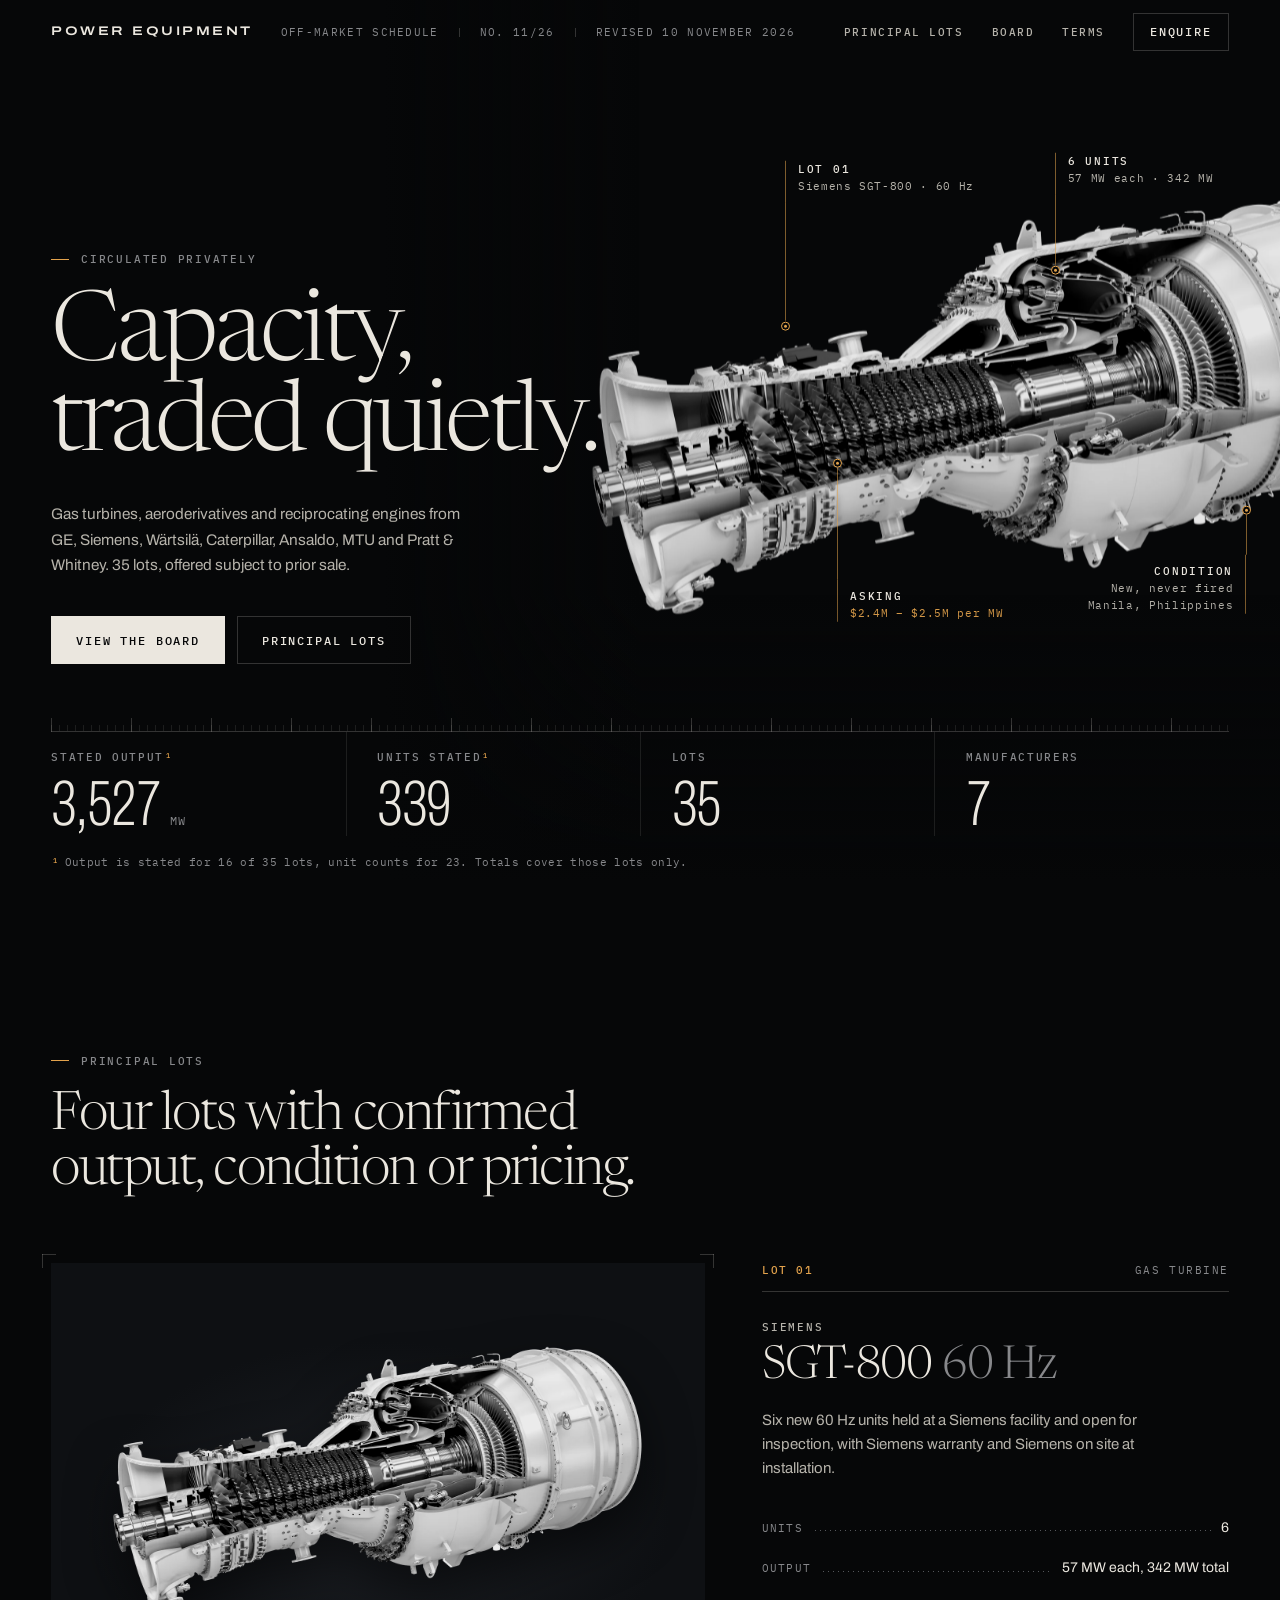
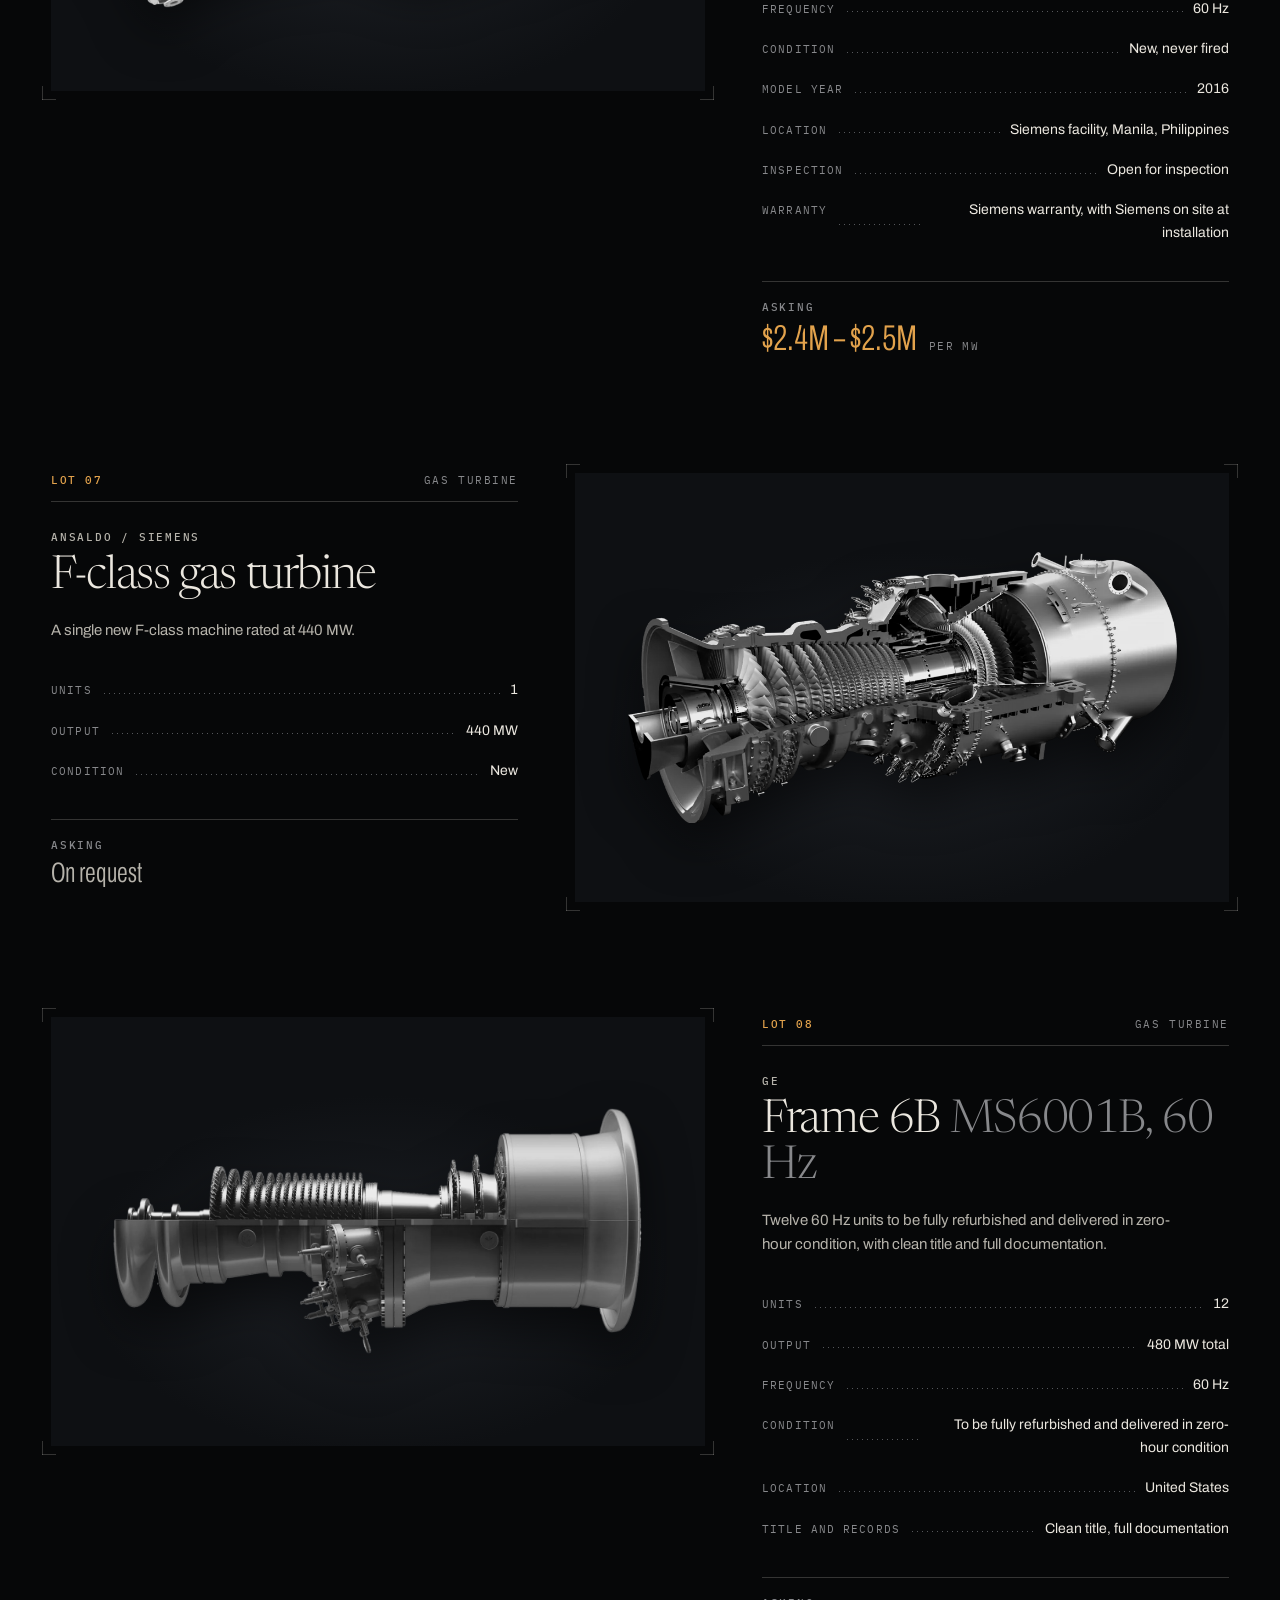
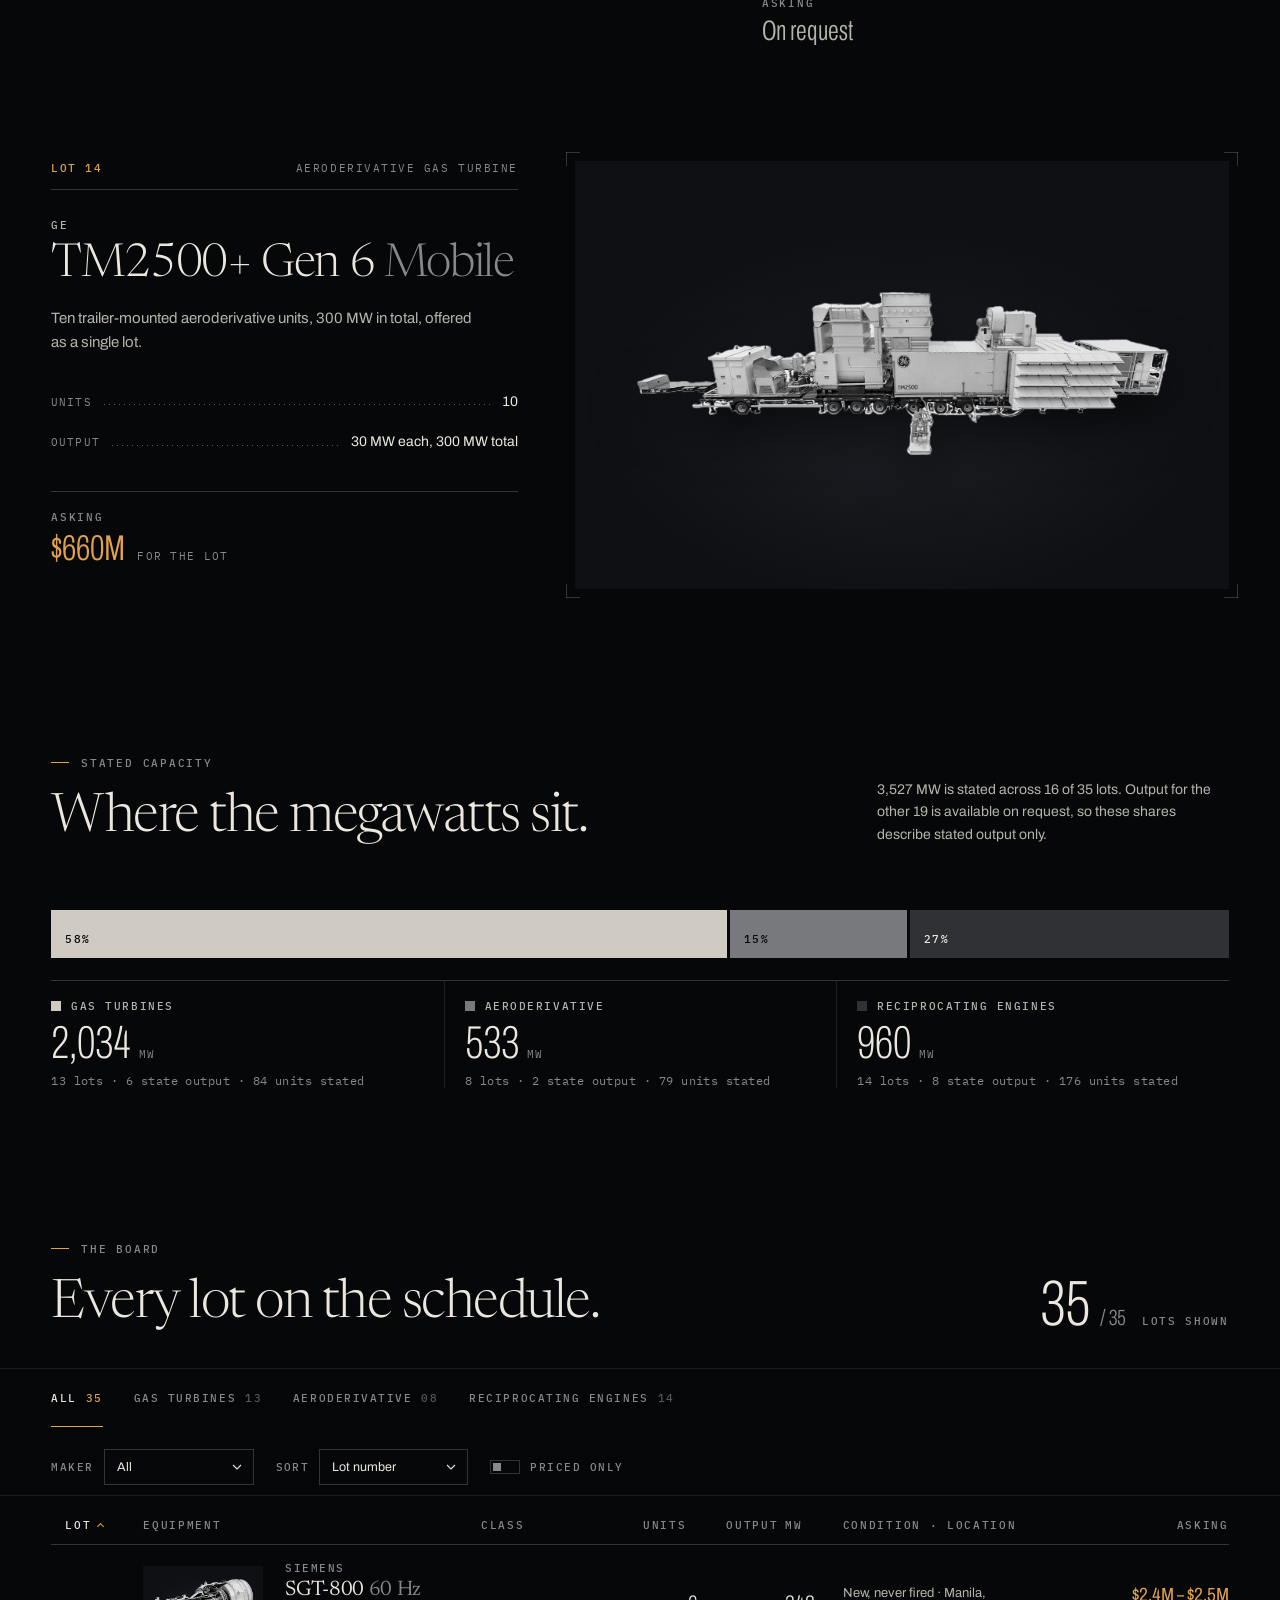
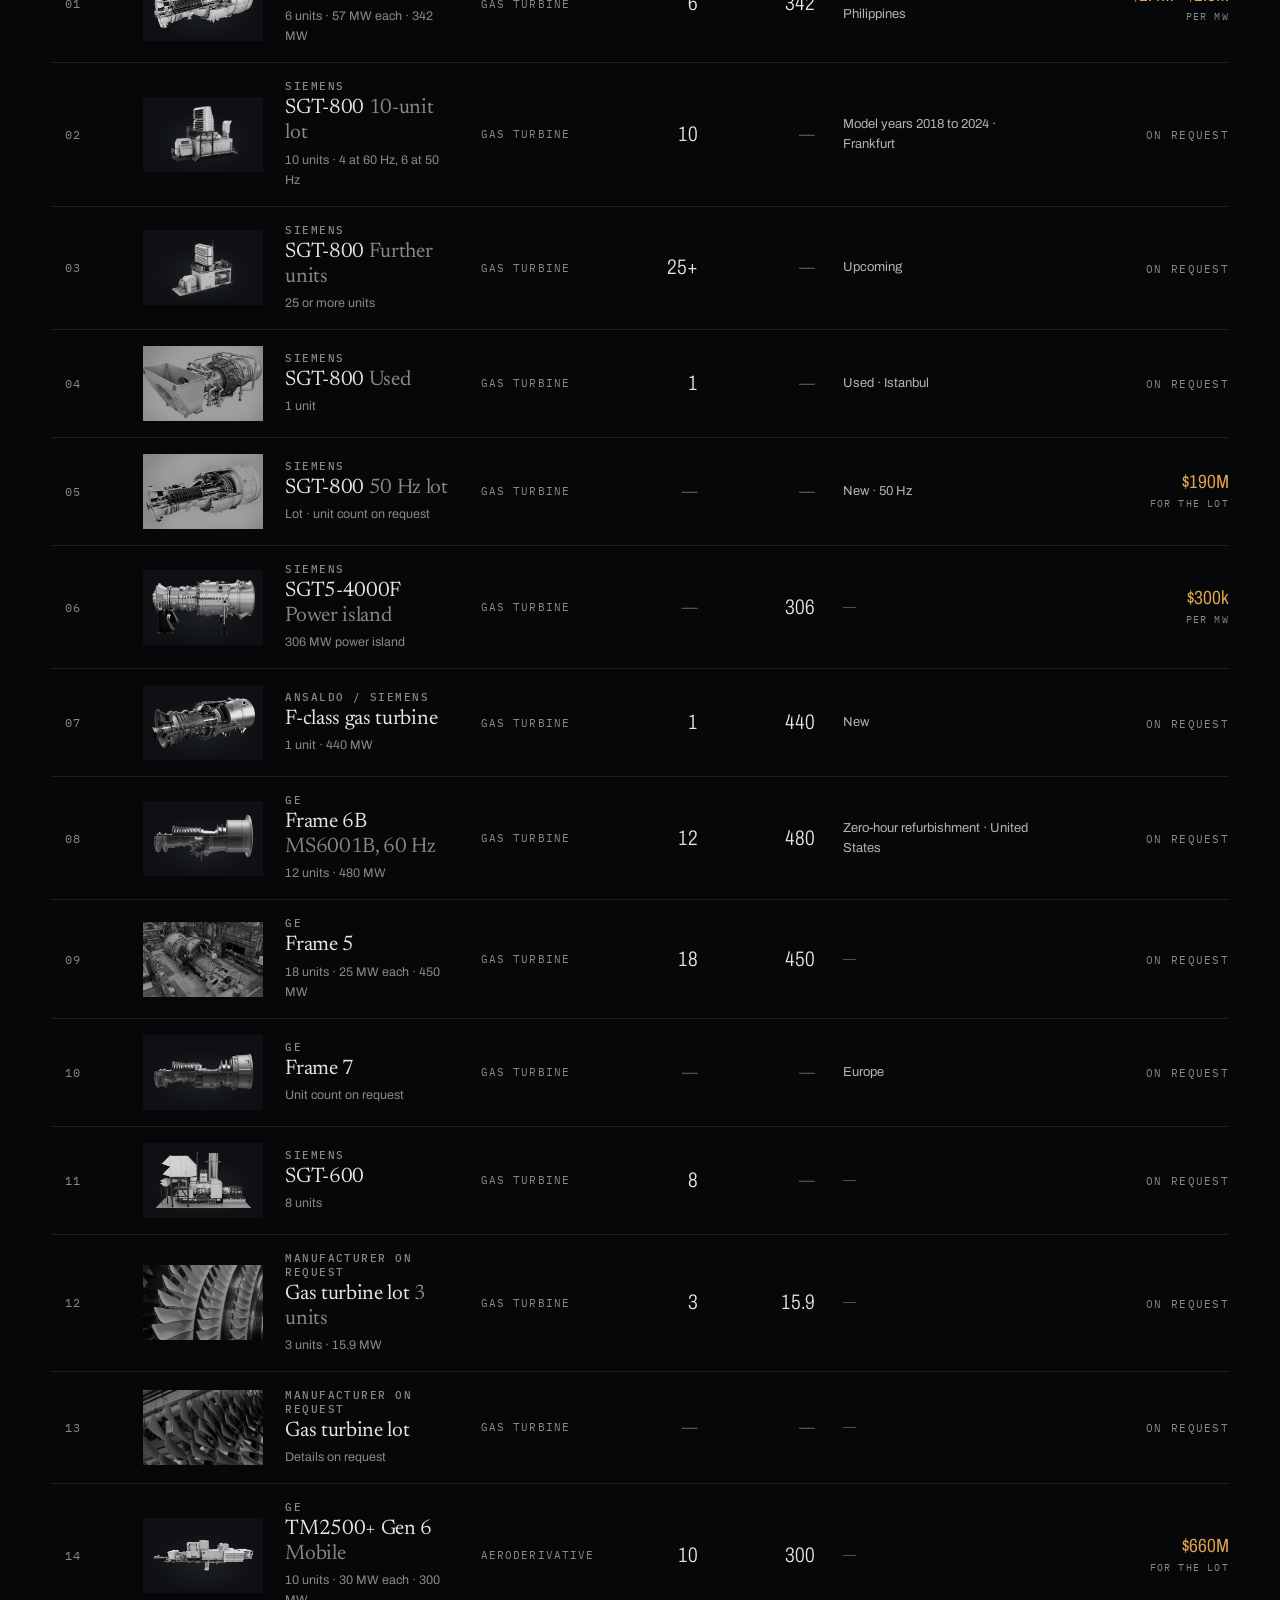
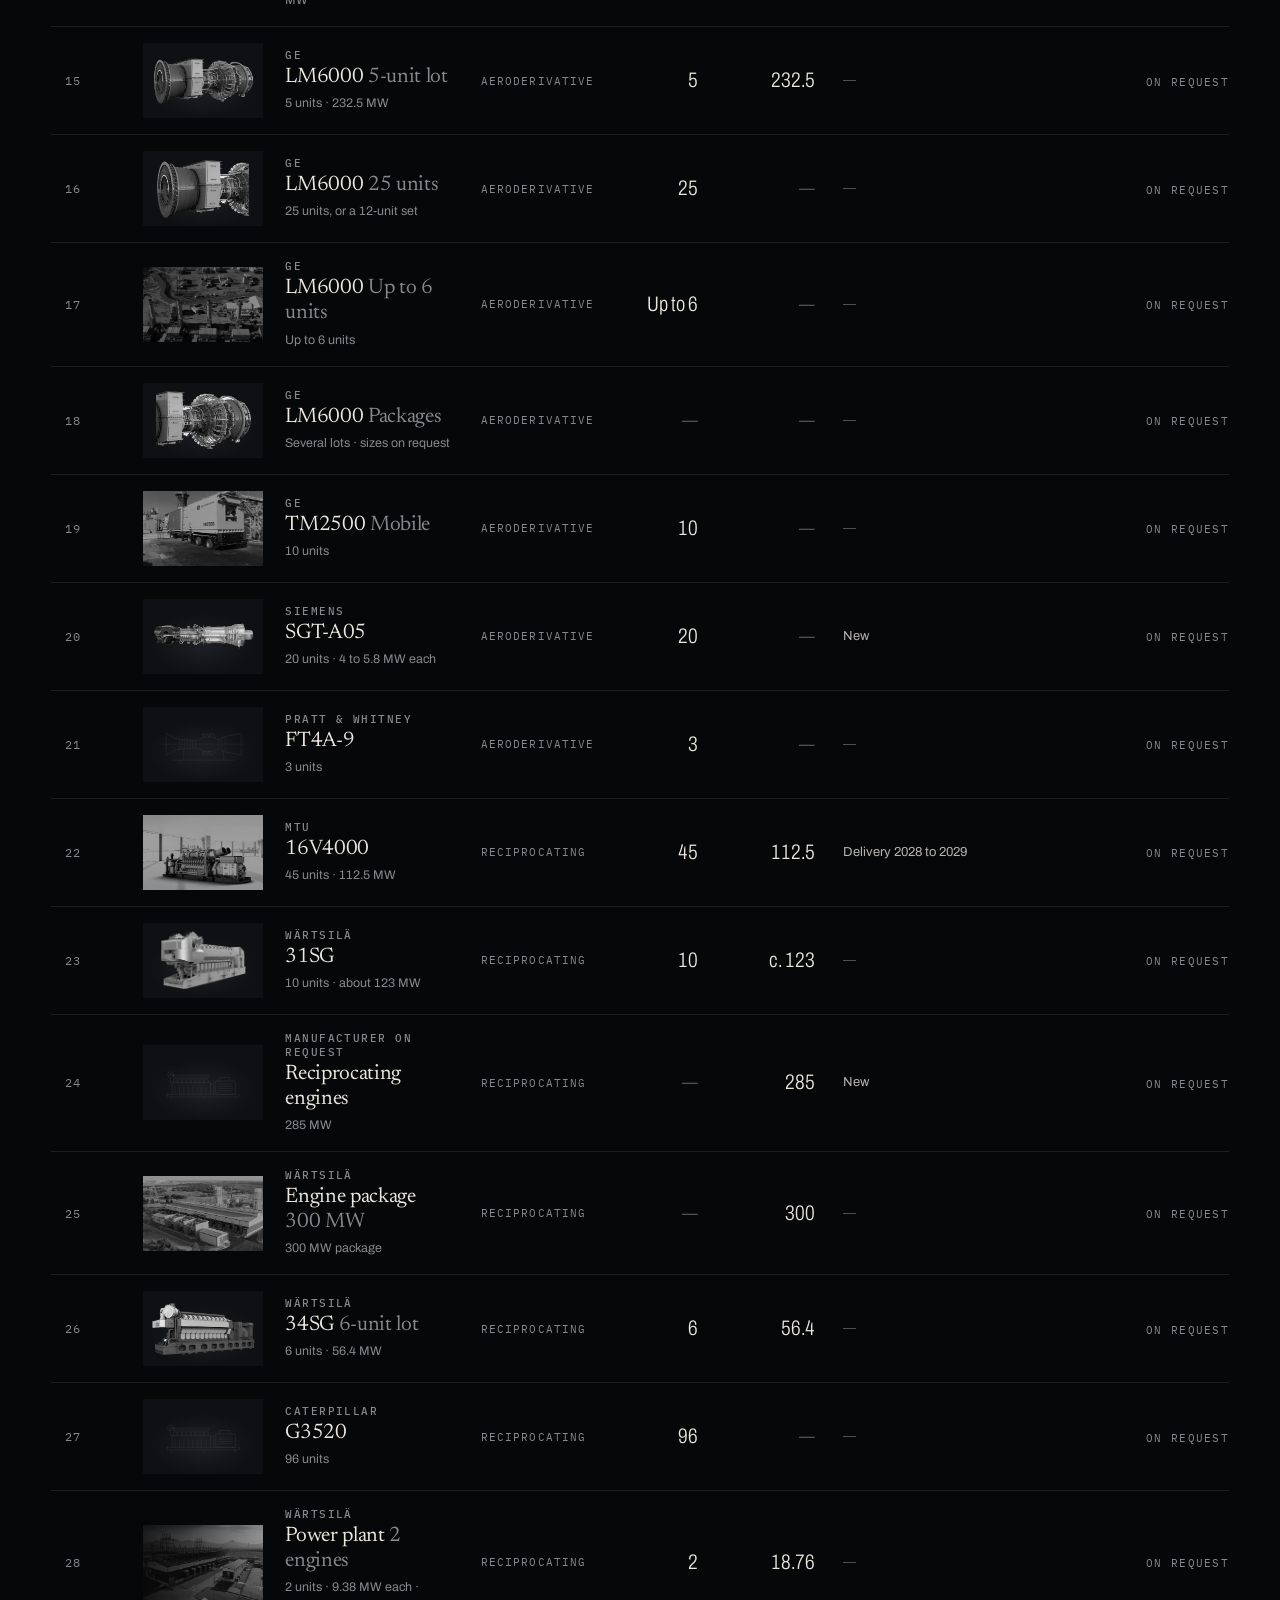
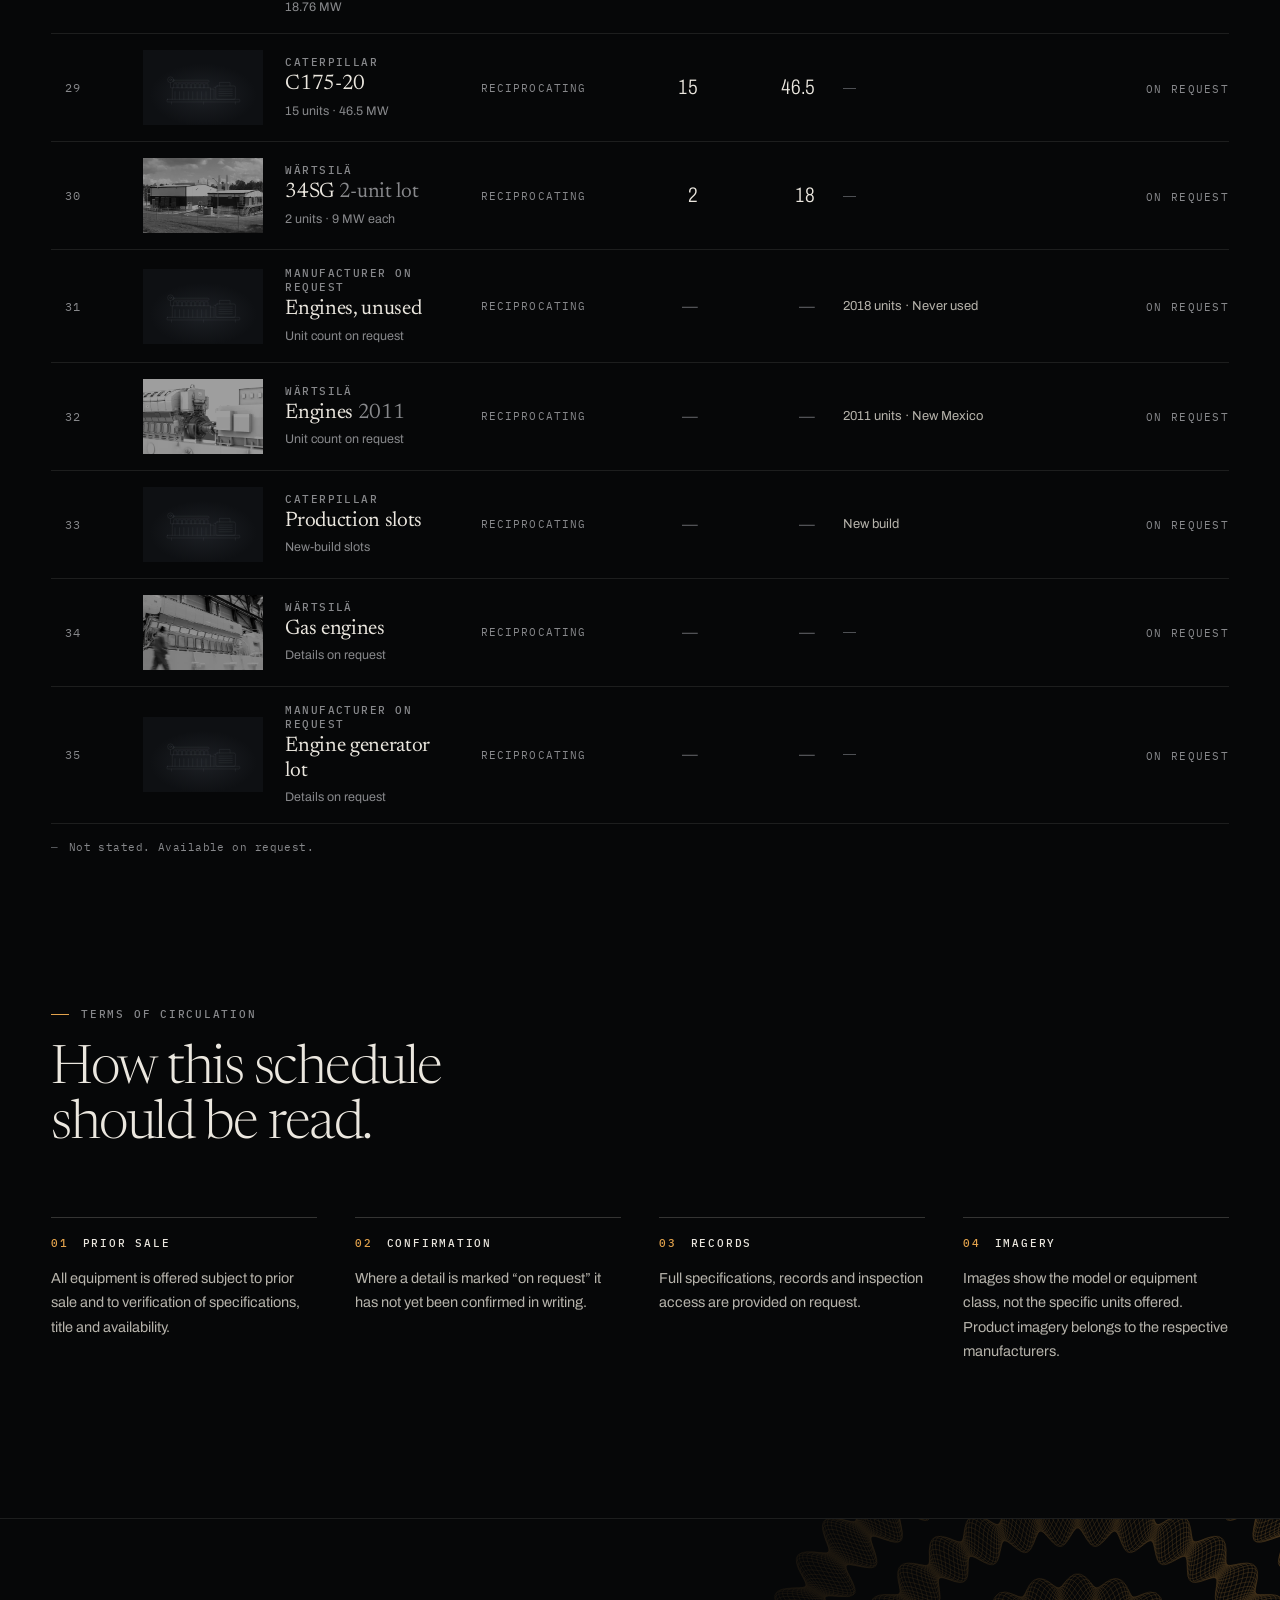
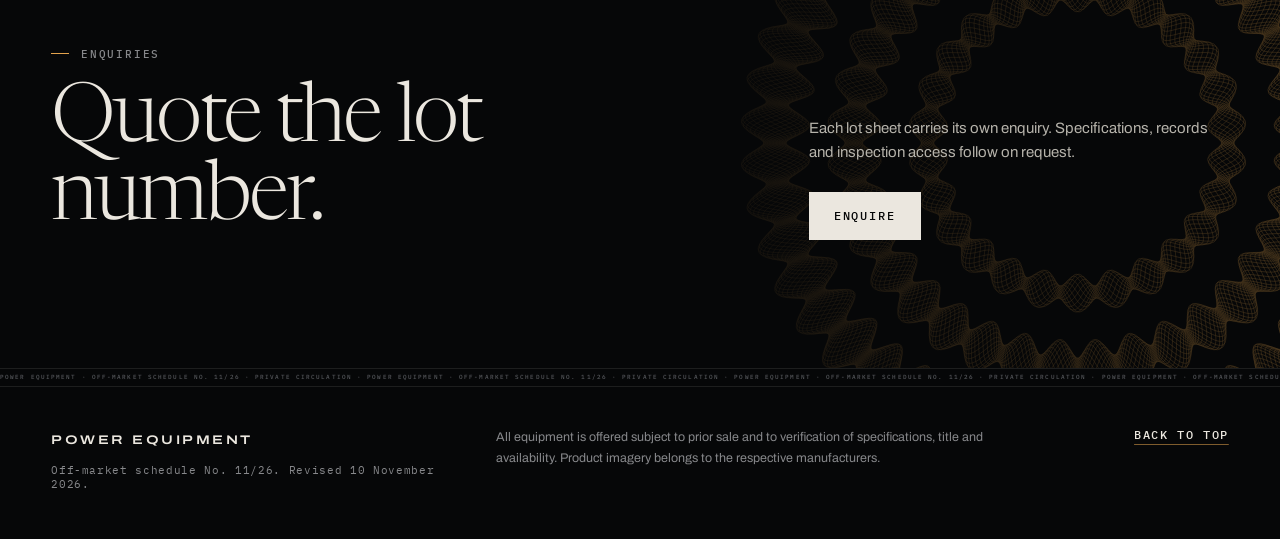
==== commit c909cb2a: "Rebuild the page as a dark off-market schedule - Black stage with the SGT-800 cutaway lit up on load" ====
--- a/index.html
+++ b/index.html
@@ -3,11 +3,13 @@
 <head>
 <meta charset="utf-8">
 <meta name="viewport" content="width=device-width, initial-scale=1">
-<title>Power Equipment · Inventory schedule</title>
-<meta name="description" content="Schedule of gas turbines, aeroderivative units and reciprocating engines offered for sale: Siemens, GE, Ansaldo, Wärtsilä, MTU, Caterpillar and Pratt &amp; Whitney equipment at utility scale.">
-<meta name="theme-color" content="#f4f2ec">
-<link rel="preload" href="fonts/source-serif-4.woff2" as="font" type="font/woff2" crossorigin>
-<link rel="preload" href="fonts/ibm-plex-sans-400.woff2" as="font" type="font/woff2" crossorigin>
+<title>Power Equipment · Off-market schedule</title>
+<meta name="description" content="Off-market schedule of gas turbines, aeroderivative units and reciprocating engines: Siemens, GE, Ansaldo, Wärtsilä, MTU, Caterpillar and Pratt &amp; Whitney equipment at utility scale.">
+<meta name="theme-color" content="#060708">
+<meta name="color-scheme" content="dark">
+<link rel="preload" href="fonts/newsreader.woff2" as="font" type="font/woff2" crossorigin>
+<link rel="preload" href="fonts/archivo.woff2" as="font" type="font/woff2" crossorigin>
+<link rel="preload" href="images/hero-sgt800.webp" as="image">
 <link rel="stylesheet" href="styles.css">
 </head>
 <body>
@@ -15,7 +17,7 @@
 <!-- Line drawings used when a listing has no photograph -->
 <svg width="0" height="0" style="position:absolute" aria-hidden="true" focusable="false">
   <symbol id="art-turbine" viewBox="0 0 400 200">
-    <g fill="none" stroke="currentColor" stroke-width="1.1" stroke-linejoin="round" stroke-linecap="round">
+    <g fill="none" stroke="currentColor" stroke-width="1" stroke-linejoin="round" stroke-linecap="round" vector-effect="non-scaling-stroke">
       <path d="M34 52c18 6 30 20 46 24l92 8 26-16h44l22 12 38-16 68-12v96l-68-12-38-16-22 12h-44l-26-16-92 8c-16 4-28 18-46 24z"/>
       <path d="M92 79v42M104 80v40M116 81v38M128 82v36M140 83v34M152 84v32M164 85v30"/>
       <path d="M270 82v36M284 76v48M298 70v60"/>
@@ -25,7 +27,7 @@
     </g>
   </symbol>
   <symbol id="art-engine" viewBox="0 0 400 200">
-    <g fill="none" stroke="currentColor" stroke-width="1.1" stroke-linejoin="round" stroke-linecap="round">
+    <g fill="none" stroke="currentColor" stroke-width="1" stroke-linejoin="round" stroke-linecap="round" vector-effect="non-scaling-stroke">
       <rect x="36" y="150" width="328" height="12" rx="2"/>
       <path d="M60 150V98h172v52"/>
       <path d="M66 98V80h15v18M86 98V80h15v18M106 98V80h15v18M126 98V80h15v18M146 98V80h15v18M166 98V80h15v18M186 98V80h15v18M206 98V80h15v18"/>
@@ -41,195 +43,178 @@
   </symbol>
 </svg>
 
-<a class="skip" href="#schedule">Skip to the schedule</a>
-
-<div class="strip">
-  <div class="wrap strip__inner">
-    <p>Inventory schedule <span class="strip__sep" aria-hidden="true"></span> Revised <span data-asof></span></p>
-    <p class="strip__right">All lots offered subject to prior sale</p>
-  </div>
-</div>
-
-<header class="masthead">
-  <div class="wrap masthead__inner">
-    <a class="wordmark" href="#top" aria-label="Power Equipment, inventory schedule">
-      <span class="wordmark__name">Power Equipment</span>
-      <span class="wordmark__sub">Inventory schedule</span>
-    </a>
-    <nav class="nav" aria-label="Sections">
-      <a href="#schedule">Schedule</a>
-      <a href="#featured">Featured lots</a>
-      <a href="#capacity">Capacity</a>
+<a class="skip" href="#board">Skip to the board</a>
+
+<header class="bar" data-bar>
+  <div class="wrap bar__inner">
+    <a class="mark" href="#top" aria-label="Power Equipment, back to top">Power Equipment</a>
+    <p class="bar__meta"><span>Off-market schedule</span><span data-schedule-no></span><span>Revised <span data-asof></span></span></p>
+    <nav class="bar__nav" aria-label="Sections">
+      <a href="#principal">Principal lots</a>
+      <a href="#board">Board</a>
       <a href="#terms">Terms</a>
     </nav>
-    <button class="btn btn--primary btn--sm" type="button" data-enquire>Request details</button>
+    <button class="key key--line key--sm" type="button" data-enquire>Enquire</button>
   </div>
 </header>
 
 <main id="top">
-  <section class="intro wrap" aria-labelledby="intro-title">
-    <div class="intro__copy">
-      <p class="label">Offering schedule</p>
-      <h1 id="intro-title">Utility-scale gas turbines and engines, available for acquisition.</h1>
-      <p class="intro__lede" data-lede>New, zero-hour and operating units from leading manufacturers, offered subject to prior sale.</p>
-      <div class="intro__actions">
-        <a class="btn btn--primary" href="#schedule">View the schedule</a>
-        <a class="btn btn--quiet" href="#featured">Featured lots</a>
-      </div>
-    </div>
-
-    <aside class="summary" aria-labelledby="summary-title">
-      <h2 class="summary__title" id="summary-title">Summary of inventory</h2>
-      <dl class="summary__list">
-        <div><dt>Lots</dt><dd data-stat="lots">35</dd></div>
-        <div><dt>Output, where stated<sup>1</sup></dt><dd><span data-stat="mw">3,527</span> <abbr title="megawatts">MW</abbr></dd></div>
-        <div><dt>Units, where stated<sup>1</sup></dt><dd data-stat="units">339</dd></div>
-        <div><dt>Manufacturers</dt><dd data-stat="makers">7</dd></div>
-        <div><dt>Lots with a stated price</dt><dd data-stat="priced">6</dd></div>
-        <div><dt>Schedule revised</dt><dd class="summary__date" data-asof></dd></div>
+  <section class="hero" aria-labelledby="hero-title">
+    <div class="hero__stage" aria-hidden="true">
+      <div class="hero__machine" data-hero-machine>
+        <img src="images/hero-sgt800.webp" width="2200" height="1084" alt="" fetchpriority="high">
+        <div class="hero__callouts" data-callouts></div>
+      </div>
+    </div>
+
+    <div class="wrap hero__copy">
+      <p class="eyebrow">Circulated privately</p>
+      <h1 id="hero-title">Capacity, traded quietly.</h1>
+      <p class="hero__lede" data-lede></p>
+      <div class="hero__actions">
+        <a class="key key--solid" href="#board">View the board</a>
+        <a class="key key--line" href="#principal">Principal lots</a>
+      </div>
+    </div>
+
+    <div class="wrap readout" aria-label="Inventory at a glance">
+      <div class="scale" aria-hidden="true"></div>
+      <dl class="readout__grid">
+        <div><dt>Stated output<sup>1</sup></dt><dd><span data-stat="mw">3,527</span><small>MW</small></dd></div>
+        <div><dt>Units stated<sup>1</sup></dt><dd><span data-stat="units">339</span></dd></div>
+        <div><dt>Lots</dt><dd><span data-stat="lots">35</span></dd></div>
+        <div><dt>Manufacturers</dt><dd><span data-stat="makers">7</span></dd></div>
       </dl>
-      <p class="summary__note" data-stat-note><sup>1</sup> Totals cover only the lots that state a figure.</p>
-    </aside>
-  </section>
-
-  <figure class="plate">
-    <div class="plate__frame">
-      <img src="images/hero-sgt800.webp" width="2200" height="1084" alt="Cutaway rendering of a Siemens SGT-800 gas turbine" fetchpriority="high">
-    </div>
-    <figcaption class="wrap plate__caption">
-      <span class="plate__ref">Lot 01</span>
-      <span class="plate__title">Siemens SGT-800, 60 Hz. Six new units, 57 MW each, 342 MW in total.</span>
-      <span class="plate__credit">Manufacturer rendering of the model</span>
-    </figcaption>
-  </figure>
-
-  <section class="section wrap" id="featured" aria-labelledby="featured-title">
-    <header class="section__head">
-      <p class="label">Featured lots</p>
-      <h2 id="featured-title">Selected offerings</h2>
-      <p class="section__lede">Four lots with confirmed output, condition or pricing.</p>
-    </header>
-    <div class="featured" data-featured></div>
-  </section>
-
-  <section class="section wrap" id="capacity" aria-labelledby="capacity-title">
-    <header class="section__head">
-      <p class="label">Capacity</p>
-      <h2 id="capacity-title">Stated output by equipment type</h2>
-      <p class="section__lede" data-cap-lede></p>
-    </header>
-    <div class="capacity">
-      <div class="capacity__bar" data-cap-bar role="img"></div>
-      <table class="capacity__table">
-        <thead>
-          <tr><th scope="col">Equipment type</th><th scope="col" class="num">Lots</th><th scope="col" class="num">Units stated</th><th scope="col" class="num">Output stated</th><th scope="col" class="num">Share</th><th scope="col"><span class="visually-hidden">Filter</span></th></tr>
-        </thead>
-        <tbody data-cap-rows></tbody>
-        <tfoot data-cap-foot></tfoot>
-      </table>
-    </div>
-  </section>
-
-  <section class="section section--schedule" id="schedule" aria-labelledby="schedule-title">
-    <div class="wrap">
-      <header class="section__head section__head--row">
+      <p class="readout__note" data-stat-note></p>
+    </div>
+  </section>
+
+  <section class="section" id="principal" aria-labelledby="principal-title">
+    <div class="wrap">
+      <header class="head">
+        <p class="eyebrow">Principal lots</p>
+        <h2 id="principal-title">Four lots with confirmed output, condition or pricing.</h2>
+      </header>
+      <div class="dossiers" data-featured></div>
+    </div>
+  </section>
+
+  <section class="section section--capacity" id="capacity" aria-labelledby="capacity-title">
+    <div class="wrap">
+      <header class="head head--split">
         <div>
-          <p class="label">Schedule</p>
-          <h2 id="schedule-title">Schedule of lots</h2>
-        </div>
-        <p class="count" data-count aria-live="polite"></p>
-      </header>
-    </div>
-
-    <div class="toolbar">
-      <div class="wrap toolbar__inner">
-        <div class="tabs" role="group" aria-label="Equipment type" data-types></div>
-        <div class="toolbar__right">
-          <label class="field">
-            <span class="field__label">Manufacturer</span>
+          <p class="eyebrow">Stated capacity</p>
+          <h2 id="capacity-title">Where the megawatts sit.</h2>
+        </div>
+        <p class="head__aside" data-cap-lede></p>
+      </header>
+      <div class="capacity" data-capacity></div>
+    </div>
+  </section>
+
+  <section class="section section--board" id="board" aria-labelledby="board-title">
+    <div class="wrap">
+      <header class="head head--split">
+        <div>
+          <p class="eyebrow">The board</p>
+          <h2 id="board-title">Every lot on the schedule.</h2>
+        </div>
+        <p class="counter" aria-live="polite"><span class="counter__n" data-shown>35</span><span class="counter__of">/ <span data-total>35</span></span><span class="counter__label">lots shown</span></p>
+      </header>
+    </div>
+
+    <div class="console" data-console>
+      <div class="wrap console__inner">
+        <div class="segments" role="group" aria-label="Equipment class" data-types></div>
+        <div class="console__right">
+          <label class="pick">
+            <span>Maker</span>
             <select data-maker></select>
           </label>
-          <label class="field">
-            <span class="field__label">Sort</span>
+          <label class="pick">
+            <span>Sort</span>
             <select data-sort>
               <option value="lot">Lot number</option>
               <option value="mw">Output, high to low</option>
               <option value="units">Units, most first</option>
             </select>
           </label>
-          <label class="toggle"><input type="checkbox" data-priced><span>Priced lots only</span></label>
-          <div class="view" role="group" aria-label="View">
-            <button type="button" data-view="table" aria-pressed="true">
-              <svg viewBox="0 0 16 16" width="16" height="16" aria-hidden="true"><path d="M2 3.5h12M2 8h12M2 12.5h12" stroke="currentColor" stroke-width="1.3" fill="none"/></svg>
-              <span>Table</span>
-            </button>
-            <button type="button" data-view="grid" aria-pressed="false">
-              <svg viewBox="0 0 16 16" width="16" height="16" aria-hidden="true"><path d="M2.5 2.5h4v4h-4zM9.5 2.5h4v4h-4zM2.5 9.5h4v4h-4zM9.5 9.5h4v4h-4z" stroke="currentColor" stroke-width="1.3" fill="none"/></svg>
-              <span>Gallery</span>
-            </button>
-          </div>
-        </div>
-      </div>
-    </div>
-
-    <div class="wrap">
-      <div class="ledger" data-ledger>
-        <table class="ledger__table">
-          <thead>
-            <tr>
-              <th scope="col" class="c-lot" data-sort-col="lot">Lot</th>
-              <th scope="col" class="c-eq">Equipment</th>
-              <th scope="col" class="c-type">Type</th>
-              <th scope="col" class="c-num" data-sort-col="units">Units</th>
-              <th scope="col" class="c-num" data-sort-col="mw">Output <abbr title="megawatts">MW</abbr></th>
-              <th scope="col" class="c-notes">Condition and location</th>
-              <th scope="col" class="c-price">Price</th>
-            </tr>
-          </thead>
-          <tbody data-rows></tbody>
-        </table>
-        <p class="ledger__legend"><span aria-hidden="true">—</span> Not stated; available on request. Select a lot to open its sheet.</p>
-      </div>
-      <div class="grid" data-grid hidden></div>
-      <p class="empty" data-empty hidden>No lots match these filters. <button type="button" class="link" data-reset>Clear filters</button></p>
-    </div>
-  </section>
-
-  <section class="section wrap" id="terms" aria-labelledby="terms-title">
-    <header class="section__head">
-      <p class="label">Terms</p>
-      <h2 id="terms-title">Terms of offering</h2>
-    </header>
-    <div class="terms">
-      <div>
-        <h3>Availability</h3>
-        <p>All equipment is offered subject to prior sale and to verification of specifications, title and availability.</p>
-      </div>
-      <div>
-        <h3>Information</h3>
-        <p>Where a detail is marked “on request” it has not yet been confirmed in writing. Full specifications, records and inspection access are provided on request.</p>
-      </div>
-      <div>
-        <h3>Imagery</h3>
-        <p>Images show the model or equipment class and are not photographs of the specific units offered. Product imagery belongs to the respective manufacturers.</p>
-      </div>
-      <div class="terms__enquire">
-        <h3>Enquiries</h3>
-        <p>Please quote the lot number. Each lot sheet carries its own enquiry button.</p>
-        <button class="btn btn--primary" type="button" data-enquire>Request details</button>
+          <label class="switch"><input type="checkbox" data-priced><span class="switch__track" aria-hidden="true"></span><span>Priced only</span></label>
+        </div>
+      </div>
+    </div>
+
+    <div class="wrap">
+      <table class="board" data-board>
+        <thead>
+          <tr>
+            <th scope="col" class="b-lot" data-sort-col="lot">Lot</th>
+            <th scope="col" class="b-eq">Equipment</th>
+            <th scope="col" class="b-class">Class</th>
+            <th scope="col" class="b-num" data-sort-col="units">Units</th>
+            <th scope="col" class="b-num" data-sort-col="mw">Output <abbr title="megawatts">MW</abbr></th>
+            <th scope="col" class="b-notes">Condition · location</th>
+            <th scope="col" class="b-price">Asking</th>
+          </tr>
+        </thead>
+        <tbody data-rows></tbody>
+      </table>
+      <p class="empty" data-empty hidden>Nothing on the board matches. <button type="button" class="textlink" data-reset>Clear filters</button></p>
+      <p class="board__legend"><span aria-hidden="true">—</span>Not stated. Available on request.</p>
+    </div>
+  </section>
+
+  <section class="section section--terms" id="terms" aria-labelledby="terms-title">
+    <div class="wrap">
+      <header class="head">
+        <p class="eyebrow">Terms of circulation</p>
+        <h2 id="terms-title">How this schedule should be read.</h2>
+      </header>
+      <ol class="terms">
+        <li>
+          <h3>Prior sale</h3>
+          <p>All equipment is offered subject to prior sale and to verification of specifications, title and availability.</p>
+        </li>
+        <li>
+          <h3>Confirmation</h3>
+          <p>Where a detail is marked “on request” it has not yet been confirmed in writing.</p>
+        </li>
+        <li>
+          <h3>Records</h3>
+          <p>Full specifications, records and inspection access are provided on request.</p>
+        </li>
+        <li>
+          <h3>Imagery</h3>
+          <p>Images show the model or equipment class, not the specific units offered. Product imagery belongs to the respective manufacturers.</p>
+        </li>
+      </ol>
+    </div>
+
+    <div class="enquire">
+      <svg class="enquire__guilloche" data-guilloche aria-hidden="true"></svg>
+      <div class="wrap enquire__inner">
+        <div>
+          <p class="eyebrow">Enquiries</p>
+          <h2 class="enquire__title">Quote the lot number.</h2>
+        </div>
+        <div class="enquire__side">
+          <p>Each lot sheet carries its own enquiry. Specifications, records and inspection access follow on request.</p>
+          <button class="key key--solid" type="button" data-enquire>Enquire</button>
+        </div>
       </div>
     </div>
   </section>
 </main>
 
-<footer class="footer">
-  <div class="wrap footer__inner">
-    <div class="footer__brand">
-      <p class="wordmark wordmark--footer"><span class="wordmark__name">Power Equipment</span></p>
-      <p class="footer__meta">Inventory schedule, revised <span data-asof></span></p>
-    </div>
-    <p class="footer__fine">All equipment is offered subject to prior sale and to verification of specifications, title and availability. Product imagery belongs to the respective manufacturers.</p>
-    <a class="footer__top" href="#top">Back to top</a>
+<footer class="foot">
+  <p class="microprint" aria-hidden="true" data-microprint></p>
+  <div class="wrap foot__inner">
+    <div>
+      <p class="mark mark--foot">Power Equipment</p>
+      <p class="foot__meta">Off-market schedule <span data-schedule-no></span>. Revised <span data-asof></span>.</p>
+    </div>
+    <p class="foot__fine">All equipment is offered subject to prior sale and to verification of specifications, title and availability. Product imagery belongs to the respective manufacturers.</p>
+    <a class="textlink foot__top" href="#top">Back to top</a>
   </div>
 </footer>
 
@@ -237,35 +222,34 @@
   <div class="sheet__bar">
     <p class="sheet__crumb" data-d-crumb></p>
     <div class="sheet__nav">
-      <button class="icon-btn" type="button" data-prev aria-label="Previous lot">
-        <svg viewBox="0 0 20 20" width="18" height="18" aria-hidden="true"><path d="M12.5 4.5L7 10l5.5 5.5" fill="none" stroke="currentColor" stroke-width="1.4"/></svg>
+      <button class="square" type="button" data-prev aria-label="Previous lot">
+        <svg viewBox="0 0 20 20" width="16" height="16" aria-hidden="true"><path d="M12.5 4.5L7 10l5.5 5.5" fill="none" stroke="currentColor" stroke-width="1.2"/></svg>
       </button>
-      <button class="icon-btn" type="button" data-next aria-label="Next lot">
-        <svg viewBox="0 0 20 20" width="18" height="18" aria-hidden="true"><path d="M7.5 4.5L13 10l-5.5 5.5" fill="none" stroke="currentColor" stroke-width="1.4"/></svg>
+      <button class="square" type="button" data-next aria-label="Next lot">
+        <svg viewBox="0 0 20 20" width="16" height="16" aria-hidden="true"><path d="M7.5 4.5L13 10l-5.5 5.5" fill="none" stroke="currentColor" stroke-width="1.2"/></svg>
       </button>
-      <button class="icon-btn" type="button" data-close aria-label="Close">
-        <svg viewBox="0 0 20 20" width="18" height="18" aria-hidden="true"><path d="M5 5l10 10M15 5L5 15" fill="none" stroke="currentColor" stroke-width="1.4"/></svg>
+      <button class="square" type="button" data-close aria-label="Close">
+        <svg viewBox="0 0 20 20" width="16" height="16" aria-hidden="true"><path d="M5 5l10 10M15 5L5 15" fill="none" stroke="currentColor" stroke-width="1.2"/></svg>
       </button>
     </div>
   </div>
   <div class="sheet__body">
     <figure class="sheet__media">
-      <div class="sheet__plate media" data-d-media></div>
+      <div class="sheet__plate plate" data-d-media></div>
       <figcaption data-d-caption></figcaption>
     </figure>
     <div class="sheet__info">
-      <p class="sheet__lot" data-d-lot></p>
-      <p class="sheet__maker" data-d-maker></p>
+      <p class="sheet__kicker" data-d-kicker></p>
       <h2 class="sheet__title" id="sheet-title" data-d-title tabindex="-1"></h2>
       <p class="sheet__summary" data-d-summary></p>
-      <div class="sheet__price" data-d-price></div>
+      <div class="sheet__ask" data-d-price></div>
       <h3 class="sheet__h">Particulars</h3>
-      <dl class="specs" data-d-specs></dl>
+      <dl class="leaders" data-d-specs></dl>
       <p class="sheet__more">Full specifications, records and inspection access are provided on request.</p>
       <div class="sheet__actions">
-        <button class="btn btn--primary" type="button" data-enquire data-d-enquire>Request details</button>
-        <button class="btn btn--quiet" type="button" data-copy>Copy link</button>
-        <button class="btn btn--quiet" type="button" data-print>Print sheet</button>
+        <button class="key key--solid" type="button" data-enquire data-d-enquire>Enquire</button>
+        <button class="key key--line" type="button" data-copy>Copy link</button>
+        <button class="key key--line" type="button" data-print>Print sheet</button>
       </div>
       <p class="sheet__note" data-d-note role="status"></p>
     </div>
--- a/styles.css
+++ b/styles.css
@@ -1,393 +1,427 @@
-/* Type: Source Serif 4 and IBM Plex (SIL Open Font License) */
-@font-face { font-family: "Source Serif 4"; src: url("fonts/source-serif-4.woff2") format("woff2"); font-weight: 200 900; font-style: normal; font-display: swap; }
-@font-face { font-family: "Source Serif 4"; src: url("fonts/source-serif-4-italic.woff2") format("woff2"); font-weight: 200 900; font-style: italic; font-display: swap; }
-@font-face { font-family: "IBM Plex Sans"; src: url("fonts/ibm-plex-sans-400.woff2") format("woff2"); font-weight: 400; font-display: swap; }
-@font-face { font-family: "IBM Plex Sans"; src: url("fonts/ibm-plex-sans-500.woff2") format("woff2"); font-weight: 500; font-display: swap; }
-@font-face { font-family: "IBM Plex Sans"; src: url("fonts/ibm-plex-sans-600.woff2") format("woff2"); font-weight: 600; font-display: swap; }
+/* Newsreader, Archivo and IBM Plex Mono (SIL Open Font License) */
+@font-face { font-family: "Newsreader"; src: url("fonts/newsreader.woff2") format("woff2"); font-weight: 200 800; font-style: normal; font-display: swap; }
+@font-face { font-family: "Archivo"; src: url("fonts/archivo.woff2") format("woff2"); font-weight: 100 900; font-stretch: 62% 125%; font-style: normal; font-display: swap; }
 @font-face { font-family: "IBM Plex Mono"; src: url("fonts/ibm-plex-mono-400.woff2") format("woff2"); font-weight: 400; font-display: swap; }
 @font-face { font-family: "IBM Plex Mono"; src: url("fonts/ibm-plex-mono-500.woff2") format("woff2"); font-weight: 500; font-display: swap; }
 
 :root {
-  --paper: #f4f2ec;
-  --paper-deep: #ebe8e0;
-  --surface: #fbfaf7;
-  --plate: #e4e2db;
-  --night: #13171c;
-  --ink: #12171d;
-  --ink-2: #2d343c;
-  --muted: #5d646c;
-  --faint: #6f747a;
-  --rule: #d5d1c6;
-  --rule-soft: #e3e0d7;
-  --accent: #8a3a1c;
-  --on-night: #ecebe6;
-  --on-night-muted: #9aa0a7;
-
-  --serif: "Source Serif 4", "Iowan Old Style", Georgia, "Times New Roman", serif;
-  --sans: "IBM Plex Sans", "Helvetica Neue", Arial, system-ui, sans-serif;
-  --mono: "IBM Plex Mono", ui-monospace, "SFMono-Regular", Menlo, monospace;
-
-  --gutter: clamp(16px, 4vw, 56px);
-  --max: 1320px;
+  --void: #060708;
+  --deck: #0b0c0e;
+  --plate: #0e1013;
+  --lamp: #1d2025;
+  --bone: #ebe7df;
+  --bone-2: #b6b3ab;
+  --dim: #87888b;
+  --faint: #55575b;
+  --line: rgba(235, 231, 223, .1);
+  --line-2: rgba(235, 231, 223, .2);
+  --amber: #e2a24c;
+  --amber-2: rgba(226, 162, 76, .55);
+
+  --serif: "Newsreader", "Iowan Old Style", Georgia, serif;
+  --sans: "Archivo", "Helvetica Neue", Arial, sans-serif;
+  --mono: "IBM Plex Mono", ui-monospace, Menlo, monospace;
+
+  --gutter: clamp(16px, 4vw, 64px);
+  --max: 1400px;
+  --bar: 64px;
   --ease: cubic-bezier(.2, .6, .2, 1);
+  --slow: cubic-bezier(.16, .84, .24, 1);
 }
 
 *, *::before, *::after { box-sizing: border-box; }
-html { -webkit-text-size-adjust: 100%; scroll-padding-top: 72px; }
+html { background: var(--void); -webkit-text-size-adjust: 100%; scroll-padding-top: calc(var(--bar) + 16px); }
 @media (prefers-reduced-motion: no-preference) { html { scroll-behavior: smooth; } }
-body { margin: 0; background: var(--paper); color: var(--ink); font: 400 15px/1.55 var(--sans); -webkit-font-smoothing: antialiased; text-rendering: optimizeLegibility; font-kerning: normal; }
+body { margin: 0; background: var(--void); color: var(--bone); font: 400 15px/1.6 var(--sans); -webkit-font-smoothing: antialiased; -moz-osx-font-smoothing: grayscale; font-kerning: normal; }
 img { display: block; max-width: 100%; }
 button, select, input { font: inherit; color: inherit; }
-h1, h2, h3, p, dl, dd, ul, figure { margin: 0; padding: 0; }
-ul { list-style: none; }
+h1, h2, h3, p, dl, dd, ol, ul, figure { margin: 0; padding: 0; }
+ol, ul { list-style: none; }
 a { color: inherit; }
 abbr[title] { text-decoration: none; }
-sup { font-size: .68em; line-height: 0; vertical-align: .5em; color: var(--accent); font-feature-settings: "lnum"; margin-left: 1px; }
-::selection { background: #e2d5c4; }
-:focus-visible { outline: 2px solid var(--accent); outline-offset: 2px; }
+sup { font: 500 .62em/0 var(--mono); vertical-align: .55em; color: var(--amber); margin-left: 2px; letter-spacing: 0; }
+::selection { background: var(--amber); color: var(--void); }
+:focus-visible { outline: 1px solid var(--amber); outline-offset: 3px; }
 [hidden] { display: none !important; }
-.visually-hidden { position: absolute; width: 1px; height: 1px; overflow: hidden; clip-path: inset(50%); white-space: nowrap; }
 .wrap { width: 100%; max-width: calc(var(--max) + var(--gutter) * 2); margin-inline: auto; padding-inline: var(--gutter); }
-.num, .c-num { text-align: right; font-variant-numeric: tabular-nums lining-nums; }
-
-.skip { position: absolute; left: 12px; top: -60px; z-index: 100; padding: 10px 14px; background: var(--ink); color: var(--on-night); text-decoration: none; font-size: 14px; }
+
+.skip { position: absolute; left: 12px; top: -80px; z-index: 100; padding: 10px 14px; background: var(--bone); color: var(--void); font: 500 12px var(--mono); text-decoration: none; }
 .skip:focus { top: 12px; }
 
-.label { font-size: 11.5px; font-weight: 500; letter-spacing: .14em; text-transform: uppercase; color: var(--muted); }
-
-/* ---------- Buttons ---------- */
-.btn { display: inline-flex; align-items: center; justify-content: center; gap: 10px; min-height: 46px; padding: 0 22px; border: 1px solid transparent; border-radius: 2px; font-size: 14px; font-weight: 500; letter-spacing: .01em; text-decoration: none; cursor: pointer; white-space: nowrap; transition: background-color .18s var(--ease), border-color .18s var(--ease), color .18s var(--ease); }
-.btn--sm { min-height: 38px; padding: 0 16px; font-size: 13.5px; }
-.btn--primary { background: var(--ink); color: var(--on-night); }
-.btn--primary:hover { background: #2a323b; }
-.btn--quiet { border-color: var(--rule); background: transparent; color: var(--ink); }
-.btn--quiet:hover { border-color: var(--ink); }
-.link { background: none; border: 0; padding: 0; color: var(--ink); font-weight: 500; text-decoration: underline; text-underline-offset: 3px; cursor: pointer; }
-
-/* ---------- Strip and masthead ---------- */
-.strip { background: var(--night); color: var(--on-night-muted); font-size: 12px; letter-spacing: .02em; }
-.strip__inner { display: flex; justify-content: space-between; align-items: center; gap: 16px; min-height: 34px; }
-.strip__inner p:first-child { color: var(--on-night); }
-.strip__sep { display: inline-block; width: 1px; height: 10px; margin: 0 10px; background: #4a5058; vertical-align: -1px; }
-
-.masthead { border-bottom: 1px solid var(--rule); }
-.masthead__inner { display: flex; align-items: center; gap: 24px; min-height: 72px; }
-.wordmark { display: flex; align-items: baseline; gap: 14px; text-decoration: none; margin-right: auto; }
-.wordmark__name { font-size: 13px; font-weight: 600; letter-spacing: .24em; text-transform: uppercase; }
-.wordmark__sub { font-size: 13px; color: var(--muted); padding-left: 14px; border-left: 1px solid var(--rule); }
-.nav { display: flex; gap: clamp(16px, 2.4vw, 34px); font-size: 14px; }
-.nav a { text-decoration: none; color: var(--ink-2); padding-block: 6px; background: linear-gradient(var(--ink), var(--ink)) no-repeat left bottom / 0 1px; transition: background-size .25s var(--ease); }
-.nav a:hover { background-size: 100% 1px; }
-
-/* ---------- Introduction ---------- */
-.intro { display: grid; grid-template-columns: repeat(12, minmax(0, 1fr)); column-gap: 24px; row-gap: 48px; padding-block: clamp(44px, 6vw, 88px) clamp(48px, 6vw, 88px); }
-.intro__copy { grid-column: 1 / span 7; align-self: end; }
-.intro h1 { font: 400 clamp(38px, 5.1vw, 72px)/1.03 var(--serif); letter-spacing: -.022em; margin-block: 22px 26px; text-wrap: balance; font-variation-settings: "opsz" 60; }
-.intro__lede { max-width: 54ch; font-size: clamp(16px, 1.3vw, 18px); line-height: 1.6; color: var(--ink-2); }
-.intro__actions { display: flex; flex-wrap: wrap; gap: 12px; margin-top: 36px; }
-
-.summary { grid-column: 9 / span 4; align-self: end; border-top: 2px solid var(--ink); padding-top: 16px; }
-.summary__title { font-size: 11.5px; font-weight: 500; letter-spacing: .14em; text-transform: uppercase; color: var(--muted); margin-bottom: 6px; }
-.summary__list > div { display: flex; justify-content: space-between; align-items: baseline; gap: 16px; padding: 13px 0; border-bottom: 1px solid var(--rule); }
-.summary__list dt { font-size: 14px; color: var(--ink-2); }
-.summary__list dd { font: 400 26px/1 var(--serif); font-variant-numeric: tabular-nums lining-nums; letter-spacing: -.01em; white-space: nowrap; }
-.summary__list dd abbr { font-size: 15px; color: var(--muted); letter-spacing: 0; }
-.summary__list .summary__date { font: 500 14px/1.2 var(--sans); }
-.summary__note { margin-top: 12px; font-size: 12.5px; line-height: 1.5; color: var(--muted); }
-
-/* ---------- Plate ---------- */
-.plate { background: var(--night); color: var(--on-night); }
-.plate__frame { max-width: calc(var(--max) + var(--gutter) * 2); margin-inline: auto; padding: clamp(28px, 5vw, 72px) var(--gutter); }
-.plate__frame img { width: min(100%, 1180px); height: auto; margin-inline: auto; filter: drop-shadow(0 34px 34px rgba(0, 0, 0, .5)); }
-.plate__caption { display: grid; grid-template-columns: auto minmax(0, 1fr) auto; gap: 6px 22px; align-items: baseline; padding-block: 16px 18px; border-top: 1px solid rgba(255, 255, 255, .12); font-size: 13.5px; }
-.plate__ref { font: 500 12px var(--mono); letter-spacing: .06em; text-transform: uppercase; color: var(--on-night); }
-.plate__title { color: #c9ccd0; }
-.plate__credit { font-size: 12px; color: var(--on-night-muted); }
+/* mono label */
+.eyebrow { font: 500 11px/1.4 var(--mono); letter-spacing: .16em; text-transform: uppercase; color: var(--dim); }
+.eyebrow::before { content: ""; display: inline-block; width: 18px; height: 1px; margin-right: 12px; vertical-align: .32em; background: var(--amber); }
+
+/* ---------- Keys (buttons) ---------- */
+.key { display: inline-flex; align-items: center; justify-content: center; min-height: 48px; padding: 0 24px; border: 1px solid transparent; border-radius: 0; font: 500 11.5px/1 var(--mono); letter-spacing: .16em; text-transform: uppercase; text-decoration: none; white-space: nowrap; cursor: pointer; transition: background-color .25s var(--ease), color .25s var(--ease), border-color .25s var(--ease); }
+.key--sm { min-height: 38px; padding: 0 16px; }
+.key--solid { background: var(--bone); color: var(--void); }
+.key--solid:hover { background: var(--amber); }
+.key--line { border-color: var(--line-2); background: transparent; color: var(--bone); }
+.key--line:hover { border-color: var(--bone); }
+.textlink { background: none; border: 0; padding: 0; color: var(--bone); font: 500 11.5px var(--mono); letter-spacing: .14em; text-transform: uppercase; text-decoration: underline; text-decoration-color: var(--amber-2); text-underline-offset: 5px; cursor: pointer; }
+.textlink:hover { text-decoration-color: var(--amber); }
+
+/* ---------- Bar ---------- */
+.bar { position: fixed; inset: 0 0 auto; z-index: 40; height: var(--bar); transition: background-color .4s var(--ease), border-color .4s var(--ease); border-bottom: 1px solid transparent; }
+.bar.is-solid { background: rgba(6, 7, 8, .94); border-bottom-color: var(--line); }
+.bar__inner { height: 100%; display: flex; align-items: center; gap: 28px; }
+.mark { font: 600 12.5px/1 var(--sans); font-stretch: 125%; letter-spacing: .2em; text-transform: uppercase; text-decoration: none; color: var(--bone); white-space: nowrap; }
+.bar__meta { display: flex; gap: 20px; margin-right: auto; font: 400 11px var(--mono); letter-spacing: .12em; text-transform: uppercase; color: var(--dim); white-space: nowrap; }
+.bar__meta > span + span::before { content: ""; display: inline-block; width: 1px; height: 9px; margin-right: 20px; background: var(--line-2); vertical-align: -1px; }
+.bar__nav { display: flex; gap: 28px; font: 500 11px var(--mono); letter-spacing: .14em; text-transform: uppercase; }
+.bar__nav a { text-decoration: none; color: var(--bone-2); transition: color .2s; }
+.bar__nav a:hover { color: var(--bone); }
+
+/* ---------- Hero ---------- */
+.hero { position: relative; min-height: max(760px, 100svh); display: flex; flex-direction: column; justify-content: flex-end; padding-top: calc(var(--bar) + 40px); overflow: hidden; isolation: isolate; }
+.hero__stage { position: absolute; inset: 0; z-index: -1; pointer-events: none; }
+.hero__stage::after { content: ""; position: absolute; inset: 0; background: linear-gradient(90deg, var(--void) 0%, var(--void) 30%, rgba(6, 7, 8, 0) 50%), linear-gradient(0deg, var(--void) 2%, rgba(6, 7, 8, 0) 34%); }
+.hero__machine { position: absolute; right: -13vw; top: 50%; width: min(68vw, 1360px); transform: translateY(-60%); }
+.hero__machine img { width: 100%; height: auto; filter: grayscale(1) contrast(1.06) brightness(.9); }
+@media (prefers-reduced-motion: no-preference) {
+  .hero__machine img { animation: lamp 2.4s var(--slow) both; }
+  .hero__copy > * { animation: surface 1.1s var(--slow) both; animation-delay: calc(.35s + var(--i, 0) * .09s); }
+  .callout { animation: surface .9s var(--slow) both; animation-delay: calc(1.5s + var(--i, 0) * .14s); }
+  .callout__stem { animation: stem .8s var(--slow) both; animation-delay: calc(1.4s + var(--i, 0) * .14s); }
+}
+@keyframes lamp { from { filter: grayscale(1) contrast(1.06) brightness(0); transform: scale(1.025); } 40% { filter: grayscale(1) contrast(1.06) brightness(.35); } to { filter: grayscale(1) contrast(1.06) brightness(.9); transform: none; } }
+@keyframes surface { from { opacity: 0; transform: translateY(12px); } to { opacity: 1; transform: none; } }
+@keyframes stem { from { transform: scaleY(0); } to { transform: scaleY(1); } }
+
+.hero__callouts { position: absolute; inset: 0; }
+.callout { position: absolute; left: var(--x); top: var(--y); width: 0; height: 0; }
+.callout__dot { position: absolute; left: -4px; top: -4px; width: 9px; height: 9px; border: 1px solid var(--amber); border-radius: 50%; background: var(--void); }
+.callout__dot::after { content: ""; position: absolute; inset: 2px; border-radius: 50%; background: var(--amber); }
+.callout__stem { position: absolute; left: 0; bottom: 5px; width: 1px; height: var(--len); background: var(--amber-2); transform-origin: bottom; }
+.callout__label { position: absolute; left: 0; bottom: calc(var(--len) + 5px); padding: 0 0 8px 12px; border-left: 1px solid var(--amber-2); white-space: nowrap; font: 400 11px/1.55 var(--mono); letter-spacing: .06em; color: var(--bone-2); }
+.callout__label b { display: block; font-weight: 500; letter-spacing: .16em; text-transform: uppercase; color: var(--bone); }
+.callout__label em { font-style: normal; color: var(--amber); }
+.callout--down .callout__stem { bottom: auto; top: 5px; transform-origin: top; }
+.callout--down .callout__label { bottom: auto; top: calc(var(--len) + 5px); padding: 8px 0 0 12px; }
+.callout--left .callout__label { left: auto; right: 0; padding-left: 0; padding-right: 12px; border-left: 0; border-right: 1px solid var(--amber-2); text-align: right; }
+
+.hero__copy { position: relative; padding-bottom: clamp(36px, 6vh, 72px); }
+.hero__copy > :nth-child(2) { --i: 1; } .hero__copy > :nth-child(3) { --i: 2; } .hero__copy > :nth-child(4) { --i: 3; }
+.hero h1 { max-width: 10ch; margin-top: 26px; font: 300 clamp(54px, 7.6vw, 122px)/.92 var(--serif); letter-spacing: -.035em; font-variation-settings: "opsz" 72; }
+.hero__lede { max-width: 46ch; margin-top: 30px; font-size: clamp(15px, 1.2vw, 17px); line-height: 1.65; color: var(--bone-2); }
+.hero__actions { display: flex; flex-wrap: wrap; gap: 12px; margin-top: 38px; }
+
+/* readout: instrument scale + figures */
+.readout { position: relative; padding-bottom: 28px; }
+.scale { height: 14px; background:
+  repeating-linear-gradient(90deg, var(--line-2) 0 1px, transparent 1px 100%) 0 0 / 80px 14px repeat-x,
+  repeating-linear-gradient(90deg, var(--line) 0 1px, transparent 1px 100%) 0 100% / 8px 6px repeat-x;
+  border-bottom: 1px solid var(--line-2); }
+.readout__grid { display: grid; grid-template-columns: repeat(4, minmax(0, 1fr)); }
+.readout__grid > div { padding: 18px 0 0; display: flex; flex-direction: column; gap: 8px; }
+.readout__grid > div + div { padding-left: clamp(16px, 2.4vw, 36px); border-left: 1px solid var(--line); }
+.readout__grid dt { font: 500 10.5px var(--mono); letter-spacing: .16em; text-transform: uppercase; color: var(--dim); }
+.readout__grid dd { display: flex; align-items: baseline; gap: 10px; font: 200 clamp(40px, 5vw, 80px)/1 var(--sans); font-stretch: 62%; letter-spacing: -.01em; font-variant-numeric: tabular-nums lining-nums; }
+.readout__grid dd small { font: 400 12px var(--mono); letter-spacing: .1em; color: var(--dim); }
+.readout__note { margin-top: 18px; font: 400 11px/1.6 var(--mono); letter-spacing: .03em; color: var(--dim); }
 
 /* ---------- Sections ---------- */
-.section { padding-top: clamp(64px, 8vw, 120px); }
-.section__head { display: grid; gap: 12px; margin-bottom: clamp(26px, 3vw, 40px); padding-top: 18px; border-top: 1px solid var(--ink); }
-.section__head h2 { font: 400 clamp(30px, 3.4vw, 46px)/1.08 var(--serif); letter-spacing: -.018em; text-wrap: balance; }
-.section__lede { max-width: 62ch; color: var(--ink-2); font-size: 16px; }
-.section__head--row { grid-template-columns: minmax(0, 1fr) auto; align-items: end; }
-.section__head--row > div { display: grid; gap: 12px; }
-
-/* ---------- Media panels ---------- */
-.media { position: relative; overflow: hidden; background: var(--plate); isolation: isolate; }
-.media img { position: absolute; inset: 0; width: 100%; height: 100%; }
-.media img.fit-cut { object-fit: contain; padding: 8% 7%; filter: drop-shadow(0 14px 14px rgba(25, 30, 38, .2)); }
-.media img.fit-white { object-fit: contain; padding: 8% 7%; mix-blend-mode: multiply; }
-.media img.fit-photo { object-fit: cover; }
-.media img.fit-blend { object-fit: cover; mix-blend-mode: multiply; }
-.media__art { position: absolute; inset: 0; display: grid; place-items: center; align-content: center; gap: 10px; color: #7a7f86; }
-.media__art svg { width: 58%; height: auto; }
-.media__art span { font-size: 10.5px; letter-spacing: .14em; text-transform: uppercase; color: #7d838a; }
-
-.ref { font: 500 12px/1 var(--mono); letter-spacing: .04em; color: var(--accent); white-space: nowrap; }
-
-/* ---------- Featured ---------- */
-.featured { display: grid; grid-template-columns: repeat(2, minmax(0, 1fr)); column-gap: clamp(24px, 3vw, 48px); row-gap: clamp(40px, 4vw, 64px); }
-.feature { position: relative; display: flex; flex-direction: column; }
-.feature__media { aspect-ratio: 16 / 9; }
-.feature__media img { transition: transform .7s var(--ease); }
-.feature:hover .feature__media img { transform: scale(1.02); }
-.feature__head { display: flex; justify-content: space-between; align-items: baseline; gap: 16px; padding-block: 18px 10px; border-bottom: 1px solid var(--rule); }
-.feature__type { font-size: 12px; color: var(--muted); }
-.feature__maker { margin-top: 18px; font-size: 11.5px; font-weight: 500; letter-spacing: .14em; text-transform: uppercase; color: var(--muted); }
-.feature__title { margin-top: 6px; font: 400 clamp(26px, 2.4vw, 34px)/1.1 var(--serif); letter-spacing: -.014em; }
-.feature__title span, .row__title span, .card__title span, .sheet__title span { color: var(--muted); }
-.feature__blurb { margin-top: 10px; max-width: 58ch; color: var(--ink-2); }
-.feature__facts { display: grid; grid-template-columns: repeat(4, minmax(0, 1fr)); margin-top: auto; padding-top: 22px; }
-.feature__facts > div { padding: 12px 14px 0 0; border-top: 1px solid var(--ink); display: flex; flex-direction: column; gap: 4px; }
-.feature__facts > div + div { padding-left: 14px; border-left: 1px solid var(--rule); }
-.feature__facts dt { font-size: 11px; font-weight: 500; letter-spacing: .12em; text-transform: uppercase; color: var(--muted); order: -1; }
-.feature__facts dd { font-size: 15px; font-weight: 500; font-variant-numeric: tabular-nums; }
-.feature__facts .is-por dd { color: var(--muted); font-weight: 400; }
+.section { padding-top: clamp(96px, 12vw, 176px); }
+.head { display: grid; gap: 20px; margin-bottom: clamp(40px, 5vw, 72px); }
+.head h2 { max-width: 20ch; font: 300 clamp(34px, 4.2vw, 64px)/1.02 var(--serif); letter-spacing: -.028em; font-variation-settings: "opsz" 60; text-wrap: balance; }
+.head--split { grid-template-columns: minmax(0, 1fr) auto; align-items: end; gap: 20px 48px; }
+.head--split > div { display: grid; gap: 20px; }
+.head__aside { max-width: 44ch; font-size: 14px; color: var(--bone-2); }
+
+/* ---------- Plates (image panels) ---------- */
+.plate { position: relative; overflow: hidden; isolation: isolate; background: radial-gradient(ellipse 62% 58% at 50% 60%, var(--lamp) 0%, var(--plate) 72%); }
+.plate img { position: absolute; inset: 0; width: 100%; height: 100%; transition: filter .7s var(--ease), transform 1.2s var(--slow); }
+.plate img.fit-cut { object-fit: contain; padding: 9% 8%; filter: grayscale(1) contrast(1.05) brightness(.92) drop-shadow(0 22px 24px rgba(0, 0, 0, .55)); }
+.plate img.fit-photo { object-fit: cover; filter: grayscale(1) contrast(1.08) brightness(.62); }
+.plate__art { position: absolute; inset: 0; display: grid; place-items: center; align-content: center; gap: 14px; color: #4b4e53; }
+.plate__art svg { width: 60%; height: auto; }
+.plate__art span { font: 500 10px var(--mono); letter-spacing: .18em; text-transform: uppercase; color: var(--faint); }
+
+/* crop marks drawn just outside a plate */
+.marks { position: relative; }
+.marks::after { content: ""; position: absolute; inset: -9px; pointer-events: none; --m: var(--line-2); background:
+  linear-gradient(var(--m), var(--m)) 0 0 / 14px 1px, linear-gradient(var(--m), var(--m)) 0 0 / 1px 14px,
+  linear-gradient(var(--m), var(--m)) 100% 0 / 14px 1px, linear-gradient(var(--m), var(--m)) 100% 0 / 1px 14px,
+  linear-gradient(var(--m), var(--m)) 0 100% / 14px 1px, linear-gradient(var(--m), var(--m)) 0 100% / 1px 14px,
+  linear-gradient(var(--m), var(--m)) 100% 100% / 14px 1px, linear-gradient(var(--m), var(--m)) 100% 100% / 1px 14px;
+  background-repeat: no-repeat; transition: inset .5s var(--slow); }
 
 /* stretched button: the whole entry opens the lot */
-.open { background: none; border: 0; padding: 0; text-align: left; cursor: pointer; color: inherit; font: inherit; }
+.open { background: none; border: 0; padding: 0; margin: 0; text-align: left; cursor: pointer; color: inherit; font: inherit; letter-spacing: inherit; }
 .open::after { content: ""; position: absolute; inset: 0; z-index: 3; }
 .open:focus-visible { outline: none; }
-.open:focus-visible::after { outline: 2px solid var(--accent); outline-offset: 4px; }
-.feature .open:hover, .card .open:hover { text-decoration: underline; text-decoration-thickness: 1px; text-underline-offset: 5px; }
+.open:focus-visible::after { outline: 1px solid var(--amber); outline-offset: 6px; }
+
+/* ---------- Principal lots (dossiers) ---------- */
+.dossiers { display: grid; gap: clamp(72px, 9vw, 140px); }
+.dossier { position: relative; display: grid; grid-template-columns: minmax(0, 7fr) minmax(0, 5fr); gap: clamp(32px, 4.5vw, 80px); align-items: start; }
+.dossier:nth-child(even) { grid-template-columns: minmax(0, 5fr) minmax(0, 7fr); }
+.dossier:nth-child(even) .dossier__media { order: 2; }
+.dossier__media { aspect-ratio: 16 / 10.5; }
+.dossier:hover .plate img.fit-cut { filter: contrast(1.02) drop-shadow(0 22px 24px rgba(0, 0, 0, .55)); transform: scale(1.015); }
+.dossier:hover .plate img.fit-photo { filter: brightness(.9); }
+.dossier:hover .marks::after { inset: -14px; }
+.dossier__index { display: flex; justify-content: space-between; gap: 16px; padding-bottom: 14px; border-bottom: 1px solid var(--line-2); font: 400 11px var(--mono); letter-spacing: .14em; text-transform: uppercase; color: var(--dim); }
+.dossier__index b { font-weight: 500; color: var(--amber); }
+.dossier__maker { margin-top: 28px; font: 500 11px var(--mono); letter-spacing: .16em; text-transform: uppercase; color: var(--bone-2); }
+.dossier__title { margin-top: 10px; font: 300 clamp(36px, 3.6vw, 58px)/1 var(--serif); letter-spacing: -.03em; font-variation-settings: "opsz" 60; }
+.dossier__title span, .row__title span, .sheet__title span { color: var(--dim); }
+.dossier__blurb { margin-top: 18px; max-width: 48ch; color: var(--bone-2); }
+.dossier .open:hover .dossier__title { text-decoration: underline; text-decoration-thickness: 1px; text-decoration-color: var(--amber-2); text-underline-offset: 8px; }
+.dossier .leaders { margin-top: 28px; }
+.ask { margin-top: 28px; padding-top: 18px; border-top: 1px solid var(--line-2); display: grid; gap: 6px; }
+.ask__label { font: 500 10.5px var(--mono); letter-spacing: .16em; text-transform: uppercase; color: var(--dim); }
+.ask__value { display: flex; align-items: baseline; flex-wrap: wrap; gap: 4px 12px; font: 300 clamp(32px, 2.8vw, 44px)/1.05 var(--sans); font-stretch: 62%; color: var(--amber); font-variant-numeric: tabular-nums lining-nums; }
+.ask__value small { font: 400 11px var(--mono); letter-spacing: .12em; text-transform: uppercase; color: var(--dim); }
+.ask__value.is-por { color: var(--bone-2); font-size: clamp(26px, 2.2vw, 34px); }
+
+/* dotted-leader particulars */
+.leaders > div { display: flex; align-items: baseline; gap: 10px; padding: 9px 0; font-size: 14px; }
+.leaders dt { flex: none; max-width: 46%; font: 400 11px var(--mono); letter-spacing: .1em; text-transform: uppercase; color: var(--dim); }
+.leaders > div::after { content: ""; order: 1; flex: 1 1 24px; min-width: 24px; align-self: center; height: 1px; transform: translateY(3px); background: radial-gradient(circle, var(--faint) .7px, transparent .9px) 0 0 / 5px 1px repeat-x; }
+.leaders dd { order: 2; max-width: 64%; text-align: right; color: var(--bone); font-variant-numeric: tabular-nums; }
+.leaders__empty { padding: 10px 0; font-size: 14px; color: var(--dim); }
 
 /* ---------- Capacity ---------- */
-.capacity { display: grid; gap: 28px; }
-.capacity__bar { display: flex; height: 44px; gap: 2px; }
-.capacity__bar span { display: block; height: 100%; min-width: 2px; }
-.capacity__table { width: 100%; border-collapse: collapse; font-size: 14.5px; }
-.capacity__table th { padding: 0 12px 10px; font-size: 11px; font-weight: 500; letter-spacing: .12em; text-transform: uppercase; color: var(--muted); text-align: left; border-bottom: 1px solid var(--ink); }
-.capacity__table th:first-child, .capacity__table td:first-child { padding-left: 0; }
-.capacity__table th:last-child, .capacity__table td:last-child { padding-right: 0; text-align: right; }
-.capacity__table td { padding: 15px 12px; border-bottom: 1px solid var(--rule); font-variant-numeric: tabular-nums lining-nums; }
-.capacity__table .num { text-align: right; }
-.capacity__table tfoot td { border-bottom: 0; border-top: 1px solid var(--ink); font-weight: 500; }
-.capacity__type { display: inline-flex; align-items: center; gap: 12px; font-weight: 500; }
-.swatch { width: 12px; height: 12px; flex: none; }
-.capacity__table .link { font-size: 13.5px; white-space: nowrap; }
-.capacity__table .muted { color: var(--muted); }
-
-/* ---------- Toolbar ---------- */
-.toolbar { position: sticky; top: 0; z-index: 20; background: var(--paper); border-block: 1px solid var(--rule); }
-.toolbar__inner { display: flex; align-items: center; justify-content: space-between; gap: 10px 24px; flex-wrap: wrap; min-height: 60px; }
-.tabs { display: flex; gap: clamp(14px, 2vw, 28px); overflow-x: auto; scrollbar-width: none; align-self: stretch; }
-.tabs::-webkit-scrollbar { display: none; }
-.tab { flex: none; display: inline-flex; align-items: center; gap: 8px; padding: 0; border: 0; background: none; font-size: 14px; color: var(--muted); cursor: pointer; box-shadow: inset 0 -2px 0 transparent; transition: color .18s, box-shadow .18s; min-height: 58px; }
-.tab:hover { color: var(--ink); }
-.tab span { font-size: 12px; color: var(--faint); font-variant-numeric: tabular-nums; }
-.tab[aria-pressed="true"] { color: var(--ink); font-weight: 500; box-shadow: inset 0 -2px 0 var(--ink); }
-.tab[aria-pressed="true"] span { color: var(--muted); }
-.toolbar__right { display: flex; align-items: center; gap: 10px 18px; flex-wrap: wrap; padding-block: 10px; }
-.field { display: inline-flex; align-items: center; gap: 8px; font-size: 13px; color: var(--muted); }
-.field select { min-height: 36px; padding: 0 30px 0 10px; border: 1px solid var(--rule); border-radius: 2px; background: var(--surface) url("data:image/svg+xml,%3Csvg xmlns='http://www.w3.org/2000/svg' width='10' height='6' viewBox='0 0 10 6'%3E%3Cpath d='M1 1l4 4 4-4' fill='none' stroke='%2312171d' stroke-width='1.2'/%3E%3C/svg%3E") no-repeat right 11px center; appearance: none; -webkit-appearance: none; font-size: 13.5px; color: var(--ink); cursor: pointer; max-width: 100%; }
-.field select:hover { border-color: var(--ink-2); }
-.toggle { display: inline-flex; align-items: center; gap: 8px; font-size: 13.5px; cursor: pointer; min-height: 36px; }
-.toggle input { width: 15px; height: 15px; margin: 0; accent-color: var(--ink); }
-.view { display: inline-flex; border: 1px solid var(--rule); border-radius: 2px; }
-.view button { display: inline-flex; align-items: center; gap: 7px; min-height: 34px; padding: 0 12px; border: 0; background: transparent; font-size: 13px; color: var(--muted); cursor: pointer; }
-.view button + button { border-left: 1px solid var(--rule); }
-.view button[aria-pressed="true"] { background: var(--ink); color: var(--on-night); }
-
-.count { font-size: 13.5px; color: var(--muted); font-variant-numeric: tabular-nums; }
-.empty { padding: 56px 0; text-align: center; color: var(--muted); border-bottom: 1px solid var(--rule); }
-
-/* ---------- Ledger (table view) ---------- */
-.section--schedule .section__head { margin-bottom: 0; padding-bottom: 22px; }
-.ledger__table { width: 100%; border-collapse: collapse; font-size: 14px; }
-.ledger__table thead th { position: relative; padding: 18px 12px 10px; font-size: 11px; font-weight: 500; letter-spacing: .12em; text-transform: uppercase; color: var(--muted); text-align: left; border-bottom: 1px solid var(--ink); white-space: nowrap; }
-.ledger__table thead th.c-num, .ledger__table thead th.c-price { text-align: right; }
-.ledger__table th:first-child, .ledger__table td:first-child { padding-left: 0; }
-.ledger__table th:last-child, .ledger__table td:last-child { padding-right: 0; }
-.sort-btn { display: inline-flex; align-items: center; gap: 6px; padding: 0; border: 0; background: none; font: inherit; letter-spacing: inherit; text-transform: inherit; color: inherit; cursor: pointer; }
-.sort-btn:hover { color: var(--ink); }
-.sort-btn::after { content: ""; width: 7px; height: 7px; border: solid currentColor; border-width: 0 1.2px 1.2px 0; transform: translateY(-2px) rotate(45deg); opacity: 0; }
-[aria-sort] .sort-btn { color: var(--ink); }
-[aria-sort] .sort-btn::after { opacity: 1; }
-[aria-sort="ascending"] .sort-btn::after { transform: translateY(1px) rotate(-135deg); }
-
-.row { cursor: pointer; transition: background-color .15s; }
-.row:hover { background: var(--paper-deep); }
-.row td { padding: 14px 12px; border-bottom: 1px solid var(--rule); vertical-align: middle; }
-.row .c-lot { width: 72px; }
-.row .c-type { width: 132px; font-size: 13px; color: var(--muted); }
-.row .c-num { width: 96px; font-size: 15px; }
-.row .c-notes { font-size: 13.5px; color: var(--ink-2); max-width: 260px; }
-.row .c-price { width: 168px; text-align: right; }
-.row__eq { display: flex; align-items: center; gap: 18px; min-width: 0; }
-.row__thumb { flex: none; width: 104px; aspect-ratio: 16 / 10; }
-.row__thumb img.fit-cut, .row__thumb img.fit-white { padding: 6%; filter: none; }
-.row__thumb .media__art svg { width: 76%; }
-.row__thumb .media__art span { display: none; }
-.row__text { min-width: 0; display: grid; gap: 2px; }
-.row__maker { font-size: 11px; font-weight: 500; letter-spacing: .12em; text-transform: uppercase; color: var(--muted); }
-.row__title { font: 400 19px/1.2 var(--serif); letter-spacing: -.008em; text-align: left; }
-.row__summary { font-size: 13px; color: var(--muted); }
-.row:hover .row__title { text-decoration: underline; text-decoration-thickness: 1px; text-underline-offset: 4px; }
-.nil { color: var(--faint); }
-.amount { display: block; font-weight: 500; font-size: 14.5px; font-variant-numeric: tabular-nums lining-nums; white-space: nowrap; }
-.basis { display: block; font-size: 12px; color: var(--muted); }
-.por { font-size: 13px; color: var(--muted); }
-.ledger__legend { padding-top: 14px; font-size: 12.5px; color: var(--muted); }
-.ledger__legend span { color: var(--faint); margin-right: 6px; }
-
-/* ---------- Gallery view ---------- */
-.grid { display: grid; grid-template-columns: repeat(auto-fill, minmax(min(100%, 290px), 1fr)); gap: clamp(28px, 2.4vw, 40px) clamp(16px, 2vw, 28px); padding-top: 28px; }
-.card { position: relative; display: flex; flex-direction: column; }
-.card__media { aspect-ratio: 16 / 10; }
-.card__head { display: flex; justify-content: space-between; gap: 12px; padding-block: 14px 8px; border-bottom: 1px solid var(--rule); font-size: 12px; color: var(--muted); }
-.card__maker { margin-top: 12px; font-size: 11px; font-weight: 500; letter-spacing: .12em; text-transform: uppercase; color: var(--muted); }
-.card__title { margin-top: 4px; font: 400 23px/1.15 var(--serif); letter-spacing: -.01em; }
-.card__summary { margin-top: 6px; font-size: 14px; color: var(--ink-2); }
-.card__foot { margin-top: auto; padding-top: 14px; }
-.card__foot > div { padding-top: 10px; border-top: 1px solid var(--ink); display: flex; justify-content: space-between; align-items: baseline; gap: 12px; }
-.card__foot .amount { display: inline; font-size: 14px; }
-.card__foot .basis { display: inline; margin-left: 6px; }
-.card__notes { font-size: 12.5px; color: var(--muted); text-align: right; }
-
-/* ---------- Terms ---------- */
-.terms { display: grid; grid-template-columns: repeat(4, minmax(0, 1fr)); gap: 32px clamp(24px, 3vw, 48px); padding-bottom: clamp(72px, 9vw, 128px); }
-.terms h3 { font-size: 11.5px; font-weight: 500; letter-spacing: .14em; text-transform: uppercase; color: var(--ink); padding-bottom: 12px; margin-bottom: 14px; border-bottom: 1px solid var(--rule); }
-.terms p { font-size: 14.5px; line-height: 1.65; color: var(--ink-2); }
-.terms__enquire .btn { margin-top: 20px; }
+.section--capacity { padding-top: clamp(112px, 13vw, 192px); }
+.capacity { display: grid; gap: 22px; }
+.capacity__bar { display: flex; gap: 3px; height: 48px; }
+.capacity__seg { position: relative; flex: var(--w) 0 0; min-width: 4px; border: 0; padding: 0; cursor: pointer; background: var(--tone); transition: filter .2s; }
+.capacity__seg:hover { filter: brightness(1.15); }
+.capacity__seg span { position: absolute; left: 14px; bottom: 12px; font: 500 10.5px var(--mono); letter-spacing: .14em; text-transform: uppercase; color: var(--ink, var(--void)); }
+.capacity__keys { display: grid; grid-template-columns: repeat(3, minmax(0, 1fr)); border-top: 1px solid var(--line-2); }
+.capacity__key { display: grid; gap: 6px; padding: 18px 20px 0 0; text-align: left; background: none; border: 0; cursor: pointer; color: inherit; }
+.capacity__key + .capacity__key { padding-left: 20px; border-left: 1px solid var(--line); }
+.capacity__name { display: flex; align-items: center; gap: 10px; font: 500 11px var(--mono); letter-spacing: .14em; text-transform: uppercase; color: var(--bone-2); }
+.capacity__name i { width: 10px; height: 10px; background: var(--tone); }
+.capacity__mw { font: 200 clamp(36px, 3.6vw, 56px)/1.05 var(--sans); font-stretch: 62%; font-variant-numeric: tabular-nums; }
+.capacity__mw small { margin-left: 8px; font: 400 11px var(--mono); letter-spacing: .1em; color: var(--dim); }
+.capacity__sub { font: 400 11.5px var(--mono); letter-spacing: .04em; color: var(--dim); }
+.capacity__key:hover .capacity__name { color: var(--bone); }
+.capacity__key:hover .capacity__sub { color: var(--bone-2); }
+
+/* ---------- Board ---------- */
+.counter { display: flex; align-items: baseline; gap: 10px; white-space: nowrap; }
+.counter__n { font: 200 clamp(48px, 5vw, 76px)/.9 var(--sans); font-stretch: 62%; font-variant-numeric: tabular-nums; }
+.counter__of { font: 300 22px var(--sans); font-stretch: 62%; color: var(--dim); }
+.counter__label { font: 500 10.5px var(--mono); letter-spacing: .16em; text-transform: uppercase; color: var(--dim); margin-left: 6px; }
+.section--board .head { margin-bottom: 36px; }
+
+.console { position: sticky; top: var(--bar); z-index: 20; background: rgba(6, 7, 8, .96); border-block: 1px solid var(--line); }
+.console__inner { display: flex; align-items: center; justify-content: space-between; gap: 12px 28px; flex-wrap: wrap; min-height: 60px; }
+.segments { display: flex; gap: clamp(16px, 2.4vw, 34px); align-self: stretch; overflow-x: auto; scrollbar-width: none; }
+.segments::-webkit-scrollbar { display: none; }
+.seg { flex: none; display: inline-flex; align-items: center; gap: 9px; min-height: 58px; padding: 0; border: 0; background: none; font: 500 11px var(--mono); letter-spacing: .14em; text-transform: uppercase; color: var(--dim); cursor: pointer; box-shadow: inset 0 -1px 0 transparent; transition: color .2s, box-shadow .2s; }
+.seg:hover { color: var(--bone); }
+.seg span { color: var(--faint); font-variant-numeric: tabular-nums; }
+.seg[aria-pressed="true"] { color: var(--bone); box-shadow: inset 0 -1px 0 var(--amber); }
+.seg[aria-pressed="true"] span { color: var(--amber); }
+.console__right { display: flex; align-items: center; gap: 10px 22px; flex-wrap: wrap; padding-block: 10px; }
+.pick { display: inline-flex; align-items: center; gap: 10px; font: 500 10.5px var(--mono); letter-spacing: .14em; text-transform: uppercase; color: var(--dim); }
+.pick select { min-height: 36px; padding: 0 30px 0 12px; border: 1px solid var(--line-2); border-radius: 0; background: var(--void) url("data:image/svg+xml,%3Csvg xmlns='http://www.w3.org/2000/svg' width='10' height='6' viewBox='0 0 10 6'%3E%3Cpath d='M1 1l4 4 4-4' fill='none' stroke='%23ebe7df' stroke-width='1.1'/%3E%3C/svg%3E") no-repeat right 11px center; appearance: none; -webkit-appearance: none; font: 400 12.5px var(--sans); letter-spacing: 0; text-transform: none; color: var(--bone); cursor: pointer; max-width: 100%; }
+.pick select:hover { border-color: var(--bone-2); }
+.pick option { background: var(--deck); color: var(--bone); }
+.switch { position: relative; display: inline-flex; align-items: center; gap: 10px; min-height: 36px; font: 500 10.5px var(--mono); letter-spacing: .14em; text-transform: uppercase; color: var(--dim); cursor: pointer; }
+.switch input { position: absolute; opacity: 0; width: 1px; height: 1px; }
+.switch__track { position: relative; width: 30px; height: 14px; border: 1px solid var(--line-2); transition: border-color .2s; }
+.switch__track::after { content: ""; position: absolute; top: 2px; left: 2px; width: 8px; height: 8px; background: var(--dim); transition: transform .25s var(--ease), background-color .25s; }
+.switch input:checked + .switch__track { border-color: var(--amber); }
+.switch input:checked + .switch__track::after { transform: translateX(16px); background: var(--amber); }
+.switch input:checked ~ span:last-child { color: var(--bone); }
+.switch input:focus-visible + .switch__track { outline: 1px solid var(--amber); outline-offset: 3px; }
+
+.board { width: 100%; border-collapse: collapse; }
+.board thead th { padding: 22px 14px 12px; font: 500 10.5px var(--mono); letter-spacing: .16em; text-transform: uppercase; color: var(--dim); text-align: left; white-space: nowrap; border-bottom: 1px solid var(--line-2); }
+.board thead th.b-num, .board thead th.b-price { text-align: right; }
+.board th:first-child, .board td:first-child { padding-left: 0; }
+.board th:last-child, .board td:last-child { padding-right: 0; }
+.sortkey { display: inline-flex; align-items: center; gap: 7px; padding: 0; border: 0; background: none; font: inherit; letter-spacing: inherit; text-transform: inherit; color: inherit; cursor: pointer; }
+.sortkey:hover { color: var(--bone); }
+.sortkey::after { content: ""; width: 5px; height: 5px; border: solid currentColor; border-width: 0 1px 1px 0; transform: translateY(-2px) rotate(45deg); opacity: 0; }
+[aria-sort] .sortkey { color: var(--bone); }
+[aria-sort] .sortkey::after { opacity: 1; color: var(--amber); }
+[aria-sort="ascending"] .sortkey::after { transform: translateY(1px) rotate(-135deg); }
+
+.row { position: relative; cursor: pointer; }
+.row td { padding: 16px 14px; border-bottom: 1px solid var(--line); vertical-align: middle; transition: background-color .25s var(--ease), box-shadow .25s var(--ease); }
+.row:hover td { background: rgba(235, 231, 223, .025); }
+.row:hover td:first-child { box-shadow: inset 2px 0 0 var(--amber); }
+.b-lot { width: 78px; }
+.row .b-lot { padding-left: 14px !important; font: 400 12px var(--mono); letter-spacing: .08em; color: var(--dim); font-variant-numeric: tabular-nums; transition: color .2s; }
+.board thead .b-lot { padding-left: 14px !important; }
+.row:hover .b-lot { color: var(--amber); }
+.row .b-class { width: 138px; font: 400 11px var(--mono); letter-spacing: .1em; text-transform: uppercase; color: var(--dim); }
+.row .b-num { width: 104px; text-align: right; font: 300 21px/1 var(--sans); font-stretch: 75%; font-variant-numeric: tabular-nums lining-nums; }
+.row .b-notes { max-width: 280px; font-size: 13px; color: var(--bone-2); }
+.row .b-price { width: 176px; text-align: right; }
+.row__eq { display: flex; align-items: center; gap: 22px; min-width: 0; }
+.row__thumb { flex: none; width: 120px; aspect-ratio: 16 / 10; }
+.row__thumb img.fit-cut { padding: 7%; filter: grayscale(1) contrast(1.05) brightness(.9); }
+.row:hover .row__thumb img.fit-cut { filter: contrast(1.02); }
+.row:hover .row__thumb img.fit-photo { filter: brightness(.88); }
+.row__thumb .plate__art svg { width: 74%; }
+.row__thumb .plate__art span { display: none; }
+.row__text { min-width: 0; display: grid; gap: 3px; }
+.row__maker { font: 500 10.5px var(--mono); letter-spacing: .14em; text-transform: uppercase; color: var(--dim); }
+.row__title { font: 400 21px/1.15 var(--serif); letter-spacing: -.015em; font-variation-settings: "opsz" 24; }
+.row__summary { font-size: 12.5px; color: var(--dim); }
+.row:hover .row__title { text-decoration: underline; text-decoration-thickness: 1px; text-decoration-color: var(--amber-2); text-underline-offset: 5px; }
+.nil { color: var(--faint); font-family: var(--sans); }
+.amount { display: block; font: 400 19px/1.1 var(--sans); font-stretch: 75%; color: var(--amber); font-variant-numeric: tabular-nums lining-nums; white-space: nowrap; }
+.basis { display: block; margin-top: 4px; font: 400 10px var(--mono); letter-spacing: .12em; text-transform: uppercase; color: var(--dim); }
+.por { font: 400 10.5px var(--mono); letter-spacing: .12em; text-transform: uppercase; color: var(--dim); }
+.board__legend { display: flex; gap: 10px; padding-top: 16px; font: 400 11px var(--mono); letter-spacing: .04em; color: var(--dim); }
+.board__legend span { color: var(--faint); }
+.empty { padding: 72px 0; text-align: center; color: var(--bone-2); border-bottom: 1px solid var(--line); }
+.empty .textlink { margin-left: 10px; }
+.row__ref { display: none; }
+
+/* ---------- Terms and enquiry ---------- */
+.terms { display: grid; grid-template-columns: repeat(4, minmax(0, 1fr)); gap: 40px clamp(24px, 3vw, 56px); counter-reset: term; }
+.terms li { counter-increment: term; padding-top: 18px; border-top: 1px solid var(--line-2); }
+.terms h3 { display: flex; gap: 14px; font: 500 11px var(--mono); letter-spacing: .16em; text-transform: uppercase; color: var(--bone); }
+.terms h3::before { content: counter(term, decimal-leading-zero); color: var(--amber); }
+.terms p { margin-top: 16px; font-size: 14.5px; line-height: 1.7; color: var(--bone-2); }
+
+.enquire { position: relative; margin-top: clamp(96px, 12vw, 168px); border-top: 1px solid var(--line); overflow: hidden; isolation: isolate; }
+.enquire__guilloche { position: absolute; top: 50%; right: -14vw; width: auto; height: 170%; aspect-ratio: 1; transform: translateY(-50%); z-index: -2; color: var(--amber); }
+.enquire::before { content: ""; position: absolute; inset: 0; z-index: -1; background: linear-gradient(90deg, var(--void) 45%, rgba(6, 7, 8, .55) 72%, rgba(6, 7, 8, .15) 100%); }
+.enquire__inner { display: grid; grid-template-columns: minmax(0, 1fr) minmax(0, 420px); gap: 40px 64px; align-items: end; padding-block: clamp(80px, 10vw, 152px); }
+.enquire__inner > div:first-child { display: grid; gap: 22px; }
+.enquire__title { font: 300 clamp(48px, 6.4vw, 104px)/.95 var(--serif); letter-spacing: -.035em; font-variation-settings: "opsz" 72; }
+.enquire__side { display: grid; gap: 28px; justify-items: start; }
+.enquire__side p { color: var(--bone-2); }
 
 /* ---------- Footer ---------- */
-.footer { background: var(--night); color: var(--on-night); }
-.footer__inner { display: grid; grid-template-columns: minmax(0, 4fr) minmax(0, 6fr) auto; gap: 24px 48px; align-items: start; padding-block: 40px 44px; }
-.wordmark--footer { margin: 0; }
-.footer__meta { margin-top: 8px; font-size: 13px; color: var(--on-night-muted); }
-.footer__fine { font-size: 13px; line-height: 1.6; color: var(--on-night-muted); max-width: 70ch; }
-.footer__top { font-size: 13px; color: var(--on-night); text-underline-offset: 4px; white-space: nowrap; }
+.foot { border-top: 1px solid var(--line); }
+.microprint { overflow: hidden; white-space: nowrap; padding: 6px 0; border-bottom: 1px solid var(--line); font: 500 5.5px/1 var(--mono); letter-spacing: .2em; text-transform: uppercase; color: var(--faint); user-select: none; }
+.foot__inner { display: grid; grid-template-columns: minmax(0, 4fr) minmax(0, 6fr) auto; gap: 24px 56px; align-items: start; padding-block: 40px 48px; }
+.mark--foot { display: inline-block; }
+.foot__meta { margin-top: 12px; font: 400 11px var(--mono); letter-spacing: .06em; color: var(--dim); }
+.foot__fine { max-width: 72ch; font-size: 12.5px; line-height: 1.7; color: var(--dim); }
 
 /* ---------- Lot sheet ---------- */
-.sheet { width: min(1200px, calc(100vw - 32px)); max-width: none; height: min(780px, calc(100dvh - 32px)); max-height: none; padding: 0; border: 0; border-radius: 0; background: var(--surface); color: var(--ink); box-shadow: 0 30px 80px -20px rgba(0, 0, 0, .55); overflow: hidden; }
-.sheet[open] { display: flex; flex-direction: column; animation: sheet-in .24s var(--ease); }
-.sheet::backdrop { background: rgba(14, 18, 22, .66); }
-@keyframes sheet-in { from { opacity: 0; transform: translateY(10px); } to { opacity: 1; transform: none; } }
-.sheet__bar { flex: none; display: flex; align-items: center; justify-content: space-between; gap: 16px; min-height: 56px; padding: 0 12px 0 24px; border-bottom: 1px solid var(--rule); }
-.sheet__crumb { font-size: 13px; color: var(--muted); font-variant-numeric: tabular-nums; }
-.sheet__crumb strong { color: var(--ink); font-weight: 500; }
-.sheet__nav { display: flex; gap: 6px; }
-.icon-btn { width: 38px; height: 38px; display: grid; place-items: center; border: 1px solid var(--rule); border-radius: 2px; background: transparent; cursor: pointer; transition: border-color .15s; }
-.icon-btn:hover:not(:disabled) { border-color: var(--ink); }
-.icon-btn:disabled { opacity: .35; cursor: default; }
-.sheet__body { flex: 1; min-height: 0; display: grid; grid-template-columns: minmax(0, 11fr) minmax(0, 9fr); }
-.sheet__media { display: flex; flex-direction: column; min-height: 0; border-right: 1px solid var(--rule); }
+.sheet { width: 100vw; max-width: none; height: 100dvh; max-height: none; margin: 0; padding: 0; border: 0; border-radius: 0; background: var(--void); color: var(--bone); overflow: hidden; }
+.sheet[open] { display: flex; flex-direction: column; }
+@media (prefers-reduced-motion: no-preference) { .sheet[open] { animation: sheet-in .45s var(--slow); } }
+.sheet::backdrop { background: var(--void); }
+@keyframes sheet-in { from { opacity: 0; } to { opacity: 1; } }
+.sheet__bar { flex: none; display: flex; align-items: center; justify-content: space-between; gap: 16px; height: var(--bar); padding-inline: var(--gutter); border-bottom: 1px solid var(--line); }
+.sheet__crumb { font: 400 11px var(--mono); letter-spacing: .14em; text-transform: uppercase; color: var(--dim); font-variant-numeric: tabular-nums; }
+.sheet__crumb b { font-weight: 500; color: var(--amber); }
+.sheet__nav { display: flex; gap: 8px; }
+.square { width: 40px; height: 40px; display: grid; place-items: center; border: 1px solid var(--line-2); border-radius: 0; background: transparent; color: var(--bone); cursor: pointer; transition: border-color .2s; }
+.square:hover:not(:disabled) { border-color: var(--bone); }
+.square:disabled { opacity: .3; cursor: default; }
+.sheet__body { flex: 1; min-height: 0; display: grid; grid-template-columns: minmax(0, 7fr) minmax(0, 5fr); }
+.sheet__media { display: flex; flex-direction: column; min-height: 0; padding: clamp(20px, 3vw, 48px); border-right: 1px solid var(--line); }
 .sheet__plate { flex: 1; min-height: 0; }
-.sheet__plate img.fit-cut, .sheet__plate img.fit-white { padding: 9%; }
-.sheet__media figcaption { padding: 12px 24px; font-size: 12px; color: var(--muted); border-top: 1px solid var(--rule); }
-.sheet__info { overflow-y: auto; padding: clamp(24px, 3vw, 40px); display: flex; flex-direction: column; }
-.sheet__lot { display: flex; gap: 14px; align-items: baseline; font-size: 12.5px; color: var(--muted); }
-.sheet__maker { margin-top: 22px; font-size: 11.5px; font-weight: 500; letter-spacing: .14em; text-transform: uppercase; color: var(--muted); }
+.sheet__plate img.fit-cut { padding: 8%; filter: contrast(1.02) drop-shadow(0 30px 30px rgba(0, 0, 0, .6)); }
+.sheet__plate img.fit-photo { filter: brightness(.92); }
+.sheet__media figcaption { padding-top: 16px; font: 400 10.5px/1.6 var(--mono); letter-spacing: .06em; color: var(--dim); }
+.sheet__info { overflow-y: auto; padding: clamp(28px, 3.4vw, 56px) var(--gutter) 48px clamp(28px, 3.4vw, 56px); display: flex; flex-direction: column; }
+.sheet__kicker { display: flex; flex-wrap: wrap; gap: 8px 18px; font: 400 11px var(--mono); letter-spacing: .14em; text-transform: uppercase; color: var(--dim); }
+.sheet__kicker b { font-weight: 500; color: var(--amber); }
+.sheet__title { margin-top: 18px; font: 300 clamp(40px, 4vw, 68px)/.98 var(--serif); letter-spacing: -.032em; font-variation-settings: "opsz" 72; }
 .sheet__title:focus { outline: none; }
-.sheet__title { margin-top: 8px; font: 400 clamp(30px, 3vw, 42px)/1.06 var(--serif); letter-spacing: -.018em; }
-.sheet__summary { margin-top: 12px; font-size: 16px; color: var(--ink-2); }
-.sheet__price { margin-top: 24px; padding: 16px 0; border-block: 1px solid var(--ink); display: grid; gap: 4px; }
-.sheet__price dt, .sheet__price .label { font-size: 11px; }
-.sheet__price strong { font: 400 30px/1.1 var(--serif); font-variant-numeric: lining-nums; letter-spacing: -.01em; }
-.sheet__price strong.por-lg { font-size: 22px; color: var(--ink-2); }
-.sheet__price small { font-size: 13.5px; color: var(--muted); margin-left: 8px; font-family: var(--sans); letter-spacing: 0; }
-.sheet__h { margin-top: 28px; padding-bottom: 8px; font-size: 11px; font-weight: 500; letter-spacing: .14em; text-transform: uppercase; color: var(--muted); border-bottom: 1px solid var(--rule); }
-.specs > div { display: grid; grid-template-columns: 132px minmax(0, 1fr); gap: 16px; padding: 11px 0; border-bottom: 1px solid var(--rule-soft); }
-.specs dt { font-size: 13px; color: var(--muted); }
-.specs dd { font-size: 14.5px; }
-.specs__empty { padding: 12px 0; font-size: 14px; color: var(--muted); border-bottom: 1px solid var(--rule-soft); }
-.sheet__more { margin-top: 16px; font-size: 13px; color: var(--muted); }
-.sheet__actions { display: flex; flex-wrap: wrap; gap: 10px; margin-top: 24px; }
-.sheet__note { min-height: 1.5em; margin-top: 12px; font-size: 13px; color: var(--ink-2); }
-
-.toast { position: fixed; left: 50%; bottom: 24px; transform: translateX(-50%); z-index: 60; max-width: calc(100vw - 32px); padding: 12px 18px; border-radius: 2px; background: var(--ink); color: var(--on-night); font-size: 14px; box-shadow: 0 16px 40px -16px rgba(0, 0, 0, .5); }
+.sheet__summary { margin-top: 16px; font-size: 16px; color: var(--bone-2); }
+.sheet__ask { margin-top: 30px; }
+.sheet__ask .ask { margin-top: 0; }
+.sheet__h { margin-top: 34px; padding-bottom: 10px; border-bottom: 1px solid var(--line-2); font: 500 10.5px var(--mono); letter-spacing: .16em; text-transform: uppercase; color: var(--dim); }
+.sheet__more { margin-top: 18px; font-size: 13px; color: var(--dim); }
+.sheet__actions { display: flex; flex-wrap: wrap; gap: 10px; margin-top: 28px; }
+.sheet__note { min-height: 1.6em; margin-top: 14px; font: 400 11.5px var(--mono); letter-spacing: .04em; color: var(--amber); }
+
+.toast { position: fixed; left: 50%; bottom: 24px; transform: translateX(-50%); z-index: 60; max-width: calc(100vw - 32px); padding: 14px 20px; border: 1px solid var(--line-2); background: var(--deck); color: var(--bone); font: 400 12px var(--mono); letter-spacing: .04em; }
 
 /* ---------- Responsive ---------- */
-@media (max-width: 1180px) {
-  .row .c-notes { display: none; }
-}
-@media (max-width: 1060px) {
-  .intro__copy { grid-column: 1 / -1; }
-  .summary { grid-column: 1 / -1; }
-  .summary__list { display: grid; grid-template-columns: repeat(3, minmax(0, 1fr)); column-gap: 24px; }
-  .summary__list > div { flex-direction: column-reverse; align-items: flex-start; gap: 6px; }
-  .summary__list dt { font-size: 13px; }
+@media (max-width: 1240px) {
+  .bar__meta > span:nth-child(3) { display: none; }
+  .row .b-notes, .board thead .b-notes { display: none; }
+}
+@media (max-width: 1080px) {
+  .bar__meta { display: none; }
+  .bar__nav { margin-left: auto; }
+  .hero__machine { width: 96vw; right: -16vw; transform: translateY(-74%); }
+  .hero__stage::after { background: linear-gradient(0deg, var(--void) 18%, rgba(6, 7, 8, .55) 48%, rgba(6, 7, 8, 0) 70%); }
+  .dossier, .dossier:nth-child(even) { grid-template-columns: minmax(0, 1fr); }
+  .dossier:nth-child(even) .dossier__media { order: 0; }
   .terms { grid-template-columns: repeat(2, minmax(0, 1fr)); }
-  .nav { display: none; }
+  .enquire__inner { grid-template-columns: minmax(0, 1fr); }
+  .row .b-class, .board thead .b-class { display: none; }
 }
 @media (max-width: 900px) {
-  .featured { grid-template-columns: minmax(0, 1fr); }
-  .sheet { height: calc(100dvh - 24px); width: calc(100vw - 24px); }
   .sheet__body { display: block; overflow-y: auto; }
-  .sheet__media { border-right: 0; border-bottom: 1px solid var(--rule); }
-  .sheet__plate { flex: none; aspect-ratio: 16 / 10; }
-  .sheet__info { overflow: visible; }
-  .footer__inner { grid-template-columns: minmax(0, 1fr); }
-
-  /* the schedule becomes a list of entries */
-  .ledger__table thead { display: none; }
-  .ledger__table, .ledger__table tbody { display: block; }
-  .row { display: grid; grid-template-columns: minmax(0, 1fr) minmax(0, 1fr) minmax(0, 1.4fr); grid-template-areas: "eq eq eq" "units mw price"; column-gap: 16px; padding: 18px 0 16px; border-bottom: 1px solid var(--rule); }
-  .row:first-child { border-top: 1px solid var(--ink); }
-  .row:hover { background: none; }
-  .row td { display: block; padding: 0; border: 0; width: auto !important; max-width: none; }
-  .row .c-lot, .row .c-type, .row .c-notes { display: none; }
-  .row .c-eq { grid-area: eq; }
-  .row .c-num, .row .c-price { margin-top: 14px; font-size: 14px; }
-  .row .c-num { text-align: left; }
-  .row .c-num::before, .row .c-price::before { content: attr(data-label); display: block; font-size: 10.5px; letter-spacing: .12em; text-transform: uppercase; color: var(--muted); margin-bottom: 2px; }
-  .row .c-units { grid-area: units; }
-  .row .c-mw { grid-area: mw; }
-  .row .c-price { grid-area: price; text-align: right; }
-  .row .c-price .amount { font-size: 14px; }
-  .row__thumb { width: 112px; }
-  .row__ref-mobile { display: inline !important; margin-right: 8px; }
+  .sheet__media { border-right: 0; border-bottom: 1px solid var(--line); }
+  .sheet__plate { flex: none; aspect-ratio: 16 / 10.5; }
+  .sheet__info { overflow: visible; padding: 28px var(--gutter) 48px; }
+  .foot__inner { grid-template-columns: minmax(0, 1fr); }
+  .head--split { grid-template-columns: minmax(0, 1fr); }
+
+  .board thead { display: none; }
+  .board, .board tbody { display: block; }
+  .row { display: grid; grid-template-columns: minmax(0, 1fr) minmax(0, 1fr) minmax(0, 1.3fr); grid-template-areas: "eq eq eq" "units mw price"; column-gap: 16px; padding: 22px 0 18px; border-bottom: 1px solid var(--line); }
+  .row:first-child { border-top: 1px solid var(--line-2); }
+  .row td { display: block; padding: 0 !important; border: 0; width: auto !important; max-width: none; background: none !important; box-shadow: none !important; }
+  .row .b-lot, .row .b-class, .row .b-notes { display: none; }
+  .row .b-eq { grid-area: eq; }
+  .row .b-num, .row .b-price { margin-top: 16px; }
+  .row .b-num { text-align: left; font-size: 20px; }
+  .row .b-num::before, .row .b-price::before { content: attr(data-label); display: block; margin-bottom: 6px; font: 500 10px var(--mono); letter-spacing: .14em; text-transform: uppercase; color: var(--dim); }
+  .row .b-units { grid-area: units; }
+  .row .b-mw { grid-area: mw; }
+  .row .b-price { grid-area: price; text-align: right; }
+  .row__ref { display: inline; margin-right: 10px; color: var(--amber); }
+  .row__thumb { width: 104px; }
 }
 @media (max-width: 640px) {
-  .strip__right { display: none; }
-  .wordmark__sub { display: none; }
-  .masthead__inner { min-height: 60px; }
-  .summary__list { grid-template-columns: repeat(2, minmax(0, 1fr)); }
-  .summary__list dd { font-size: 22px; }
-  .plate__caption { grid-template-columns: auto minmax(0, 1fr); }
-  .plate__credit { grid-column: 2; }
-  .feature__facts { grid-template-columns: repeat(2, minmax(0, 1fr)); row-gap: 14px; }
-  .feature__facts > div:nth-child(3) { padding-left: 0; border-left: 0; }
-  .toolbar { position: static; }
-  .toolbar__right { width: 100%; }
-  .field { flex: 1 1 150px; }
-  .field select { flex: 1; width: 100%; }
-  .view { margin-left: auto; }
-  .section__head--row { grid-template-columns: minmax(0, 1fr); }
+  :root { --bar: 56px; }
+  .bar__nav { display: none; }
+  .mark { margin-right: auto; font-size: 11px; letter-spacing: .16em; }
+  .hero { min-height: auto; padding-top: calc(var(--bar) + 62vw); }
+  .hero__machine { width: 130vw; right: -38vw; top: calc(var(--bar) + 2vw); transform: none; }
+  .hero__stage::after { background: linear-gradient(0deg, var(--void) 0%, var(--void) 62%, rgba(6, 7, 8, 0) 84%); }
+  .hero__callouts { display: none; }
+  .readout__grid { grid-template-columns: repeat(2, minmax(0, 1fr)); row-gap: 22px; }
+  .readout__grid > div:nth-child(3) { padding-left: 0; border-left: 0; }
+  .capacity__bar { height: 48px; }
+  .capacity__seg span { display: none; }
+  .capacity__keys { grid-template-columns: minmax(0, 1fr); }
+  .capacity__key, .capacity__key + .capacity__key { padding: 16px 0; border-left: 0; border-bottom: 1px solid var(--line); }
+  .console { position: static; }
+  .console__right { width: 100%; }
+  .pick { flex: 1 1 140px; }
+  .pick select { flex: 1; width: 100%; }
   .terms { grid-template-columns: minmax(0, 1fr); }
-  .capacity__table .c-hide-sm { display: none; }
-  .specs > div { grid-template-columns: 108px minmax(0, 1fr); }
-  .sheet__bar { padding-left: 16px; }
+  .leaders dt { max-width: 50%; }
   .row__thumb { width: 92px; }
-  .row__title { font-size: 18px; }
-}
-.row__ref-mobile { display: none; }
+  .row__title { font-size: 19px; }
+  .row__eq { gap: 16px; }
+}
 
 @media (prefers-reduced-motion: reduce) {
   *, *::before, *::after { animation: none !important; transition: none !important; }
 }
 
-/* ---------- Print: the schedule as a document, or a single lot sheet ---------- */
+/* ---------- Print: light paper, the board or a single lot sheet ---------- */
 @media print {
   @page { margin: 14mm; }
-  body { background: #fff; font-size: 10pt; }
-  .strip, .nav, .masthead .btn, .intro__actions, .toolbar, .ledger__legend, .terms__enquire .btn, .footer__top, .grid, .skip, .toast { display: none !important; }
-  .plate { background: #fff; color: var(--ink); }
-  .plate__frame { padding: 0; }
-  .plate__frame img { width: 70%; filter: none; }
-  .plate__caption { border-color: var(--rule); }
-  .plate__title, .plate__ref { color: var(--ink); }
-  .ledger { display: block !important; }
-  .row { break-inside: avoid; }
-  .row .c-notes { display: table-cell !important; }
-  .feature, .card { break-inside: avoid; }
-  .footer { background: #fff; color: var(--ink); border-top: 1px solid var(--ink); }
-  .footer__meta, .footer__fine { color: var(--muted); }
+  :root { --void: #fff; --deck: #fff; --plate: #f1f0ec; --lamp: #f7f6f2; --bone: #111; --bone-2: #333; --dim: #666; --faint: #999; --line: #ddd; --line-2: #bbb; --amber: #8a4b12; --amber-2: #c08a4a; }
+  body { font-size: 10pt; }
+  .bar, .skip, .hero__actions, .console, .board__legend, .enquire, .toast, .microprint, .foot__top, .hero__callouts { display: none !important; }
+  .hero { min-height: 0; padding-top: 0; }
+  .hero__stage { position: static; }
+  .hero__stage::after { display: none; }
+  .hero__machine { position: static; width: 70%; transform: none; margin: 0 auto; }
+  .hero__machine img, .plate img { filter: none !important; animation: none !important; }
+  .row, .dossier { break-inside: avoid; }
+  .row .b-notes, .board thead .b-notes, .row .b-class, .board thead .b-class { display: table-cell !important; }
   html.print-sheet body > *:not(dialog) { display: none !important; }
-  html.print-sheet .sheet { position: static; display: block; width: auto; height: auto; box-shadow: none; overflow: visible; }
-  html.print-sheet .sheet__bar .sheet__nav, html.print-sheet .sheet__actions, html.print-sheet .sheet__note { display: none; }
+  html.print-sheet .sheet { position: static; display: block; width: auto; height: auto; overflow: visible; }
+  html.print-sheet .sheet__nav, html.print-sheet .sheet__actions, html.print-sheet .sheet__note { display: none; }
   html.print-sheet .sheet__body { display: block; }
-  html.print-sheet .sheet__media { border: 0; }
+  html.print-sheet .sheet__media { border: 0; padding: 0; }
   html.print-sheet .sheet__plate { aspect-ratio: 16 / 9; }
   html.print-sheet .sheet__info { overflow: visible; padding: 18px 0 0; }
 }
